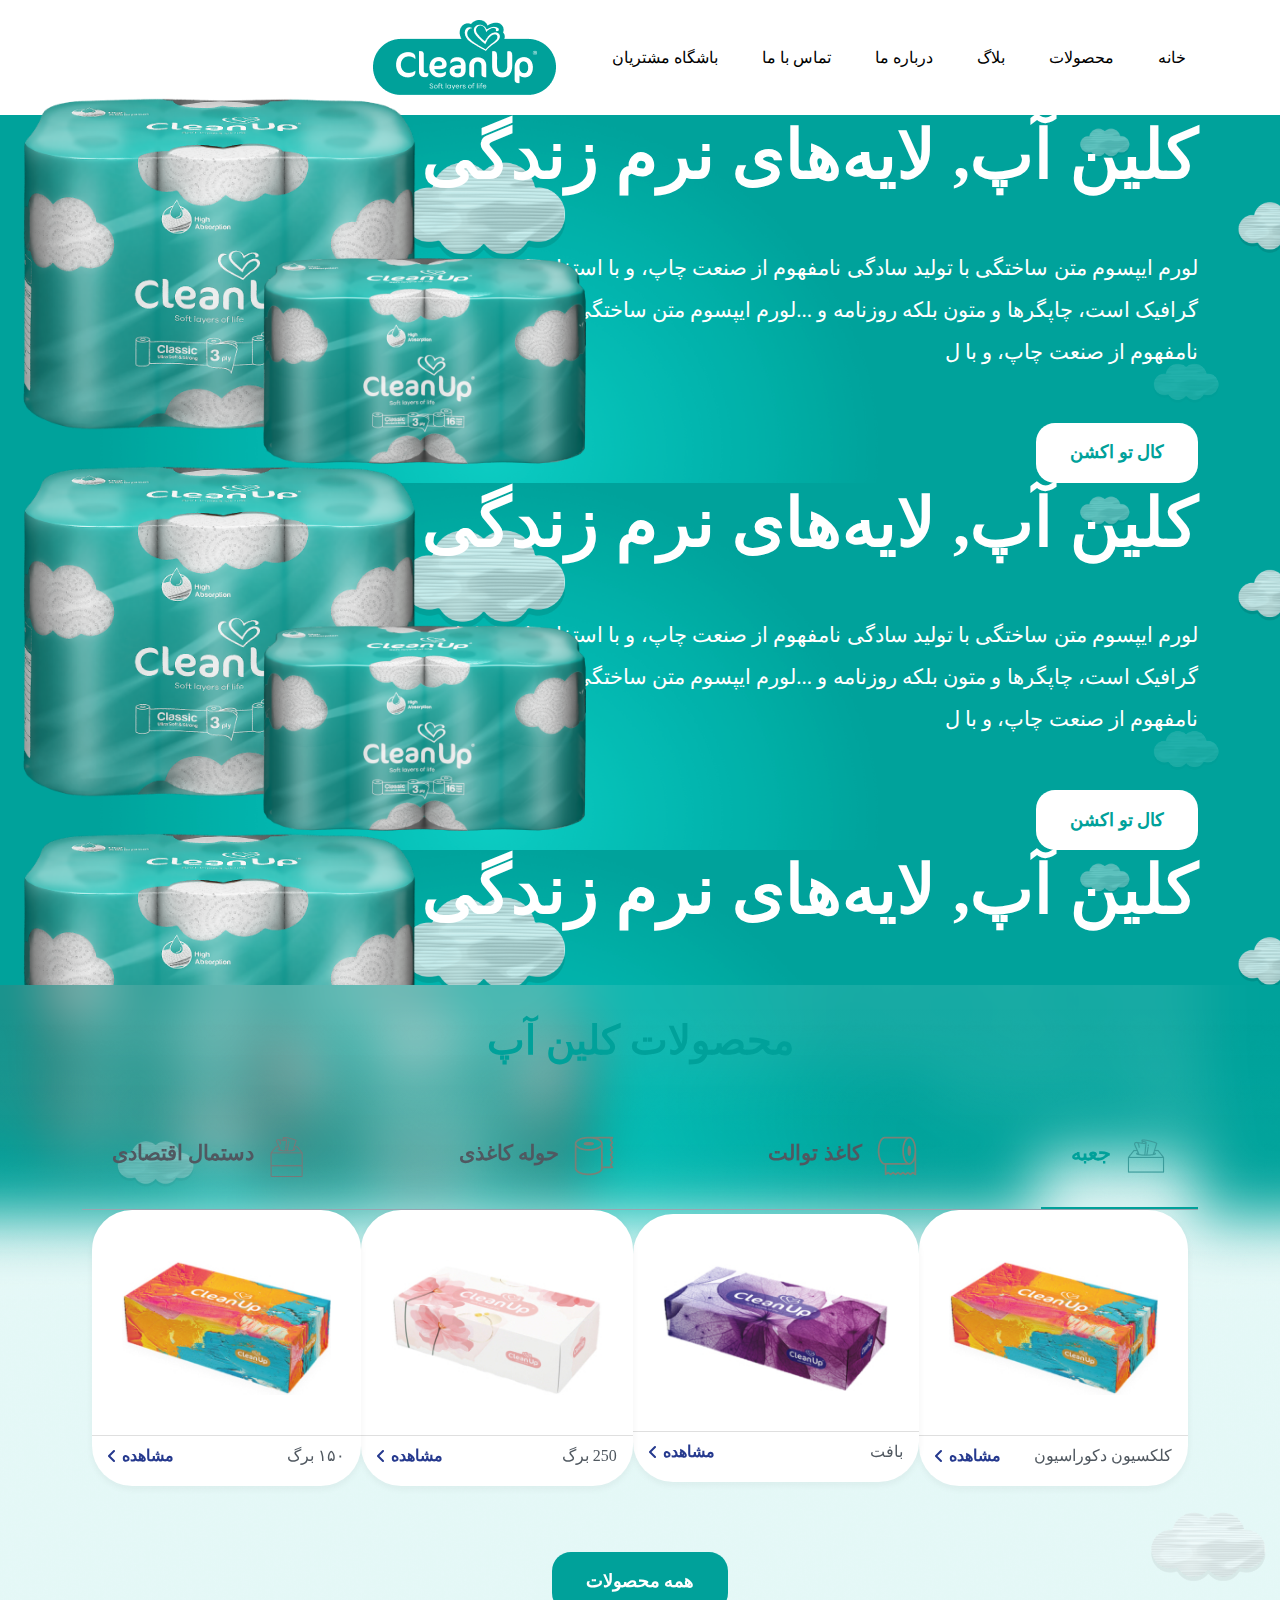
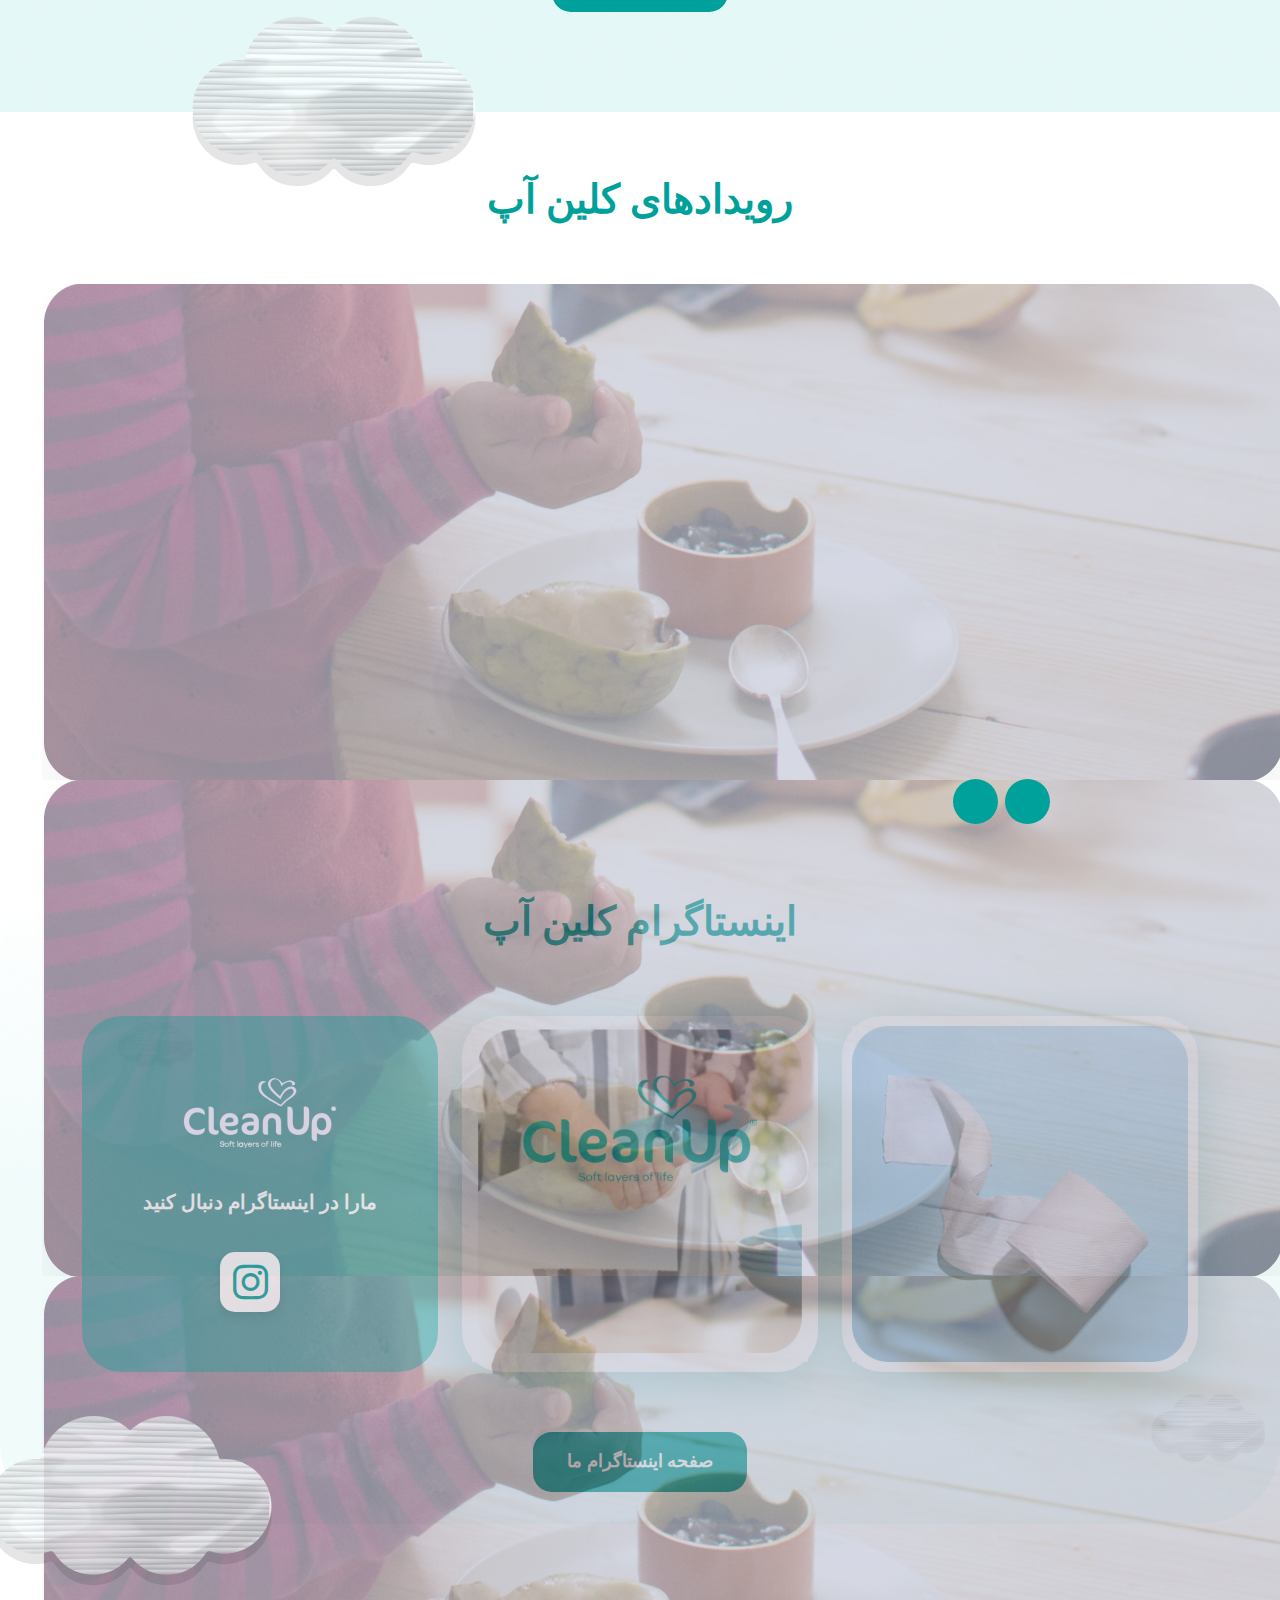
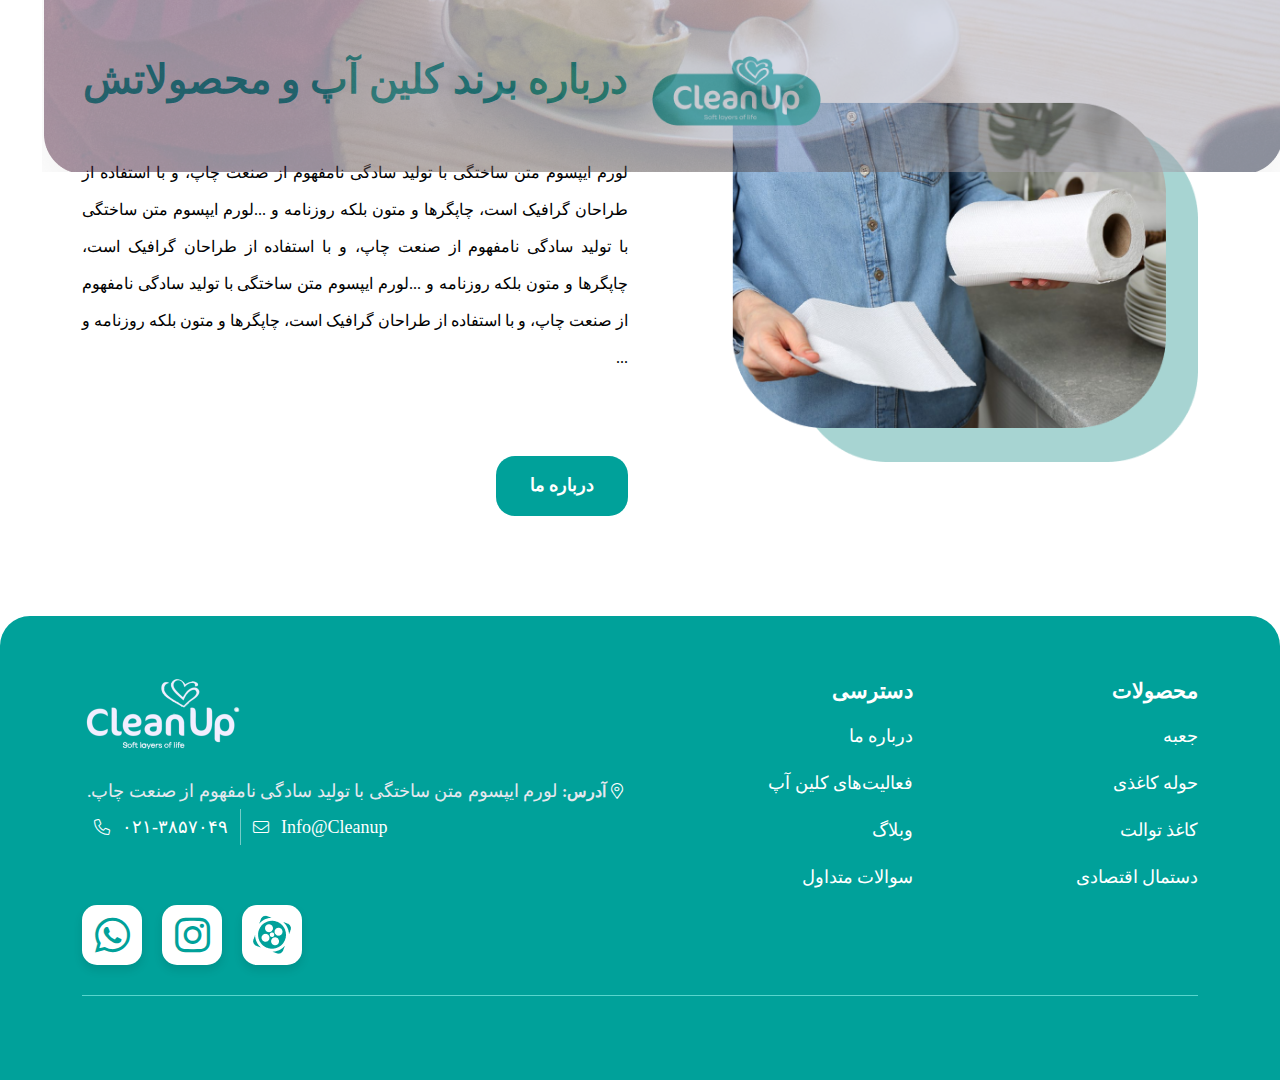
==== index.html @ 2909a8a0 "commit v2" ====
<html lang="fa">
  <head>
    <meta charset="UTF-8" />
    <meta http-equiv="X-UA-Compatible" content="IE=edge" />
    <meta name="viewport" content="width=device-width, initial-scale=1.0" />
    <title>cleanUp</title>
    <link rel="icon" type="icon" href="assets/images/favicon.png" />
    <link rel="stylesheet" href="assets/css/bootstrap.min.css" />
    <link rel="stylesheet" href="assets/css/swiper.min.css" />
    <link rel="stylesheet" href="assets/css/harmony.css" />
    <link rel="stylesheet" href="assets/css/main.css" />
    <!-- <link rel="stylesheet" href="assets/css/responsive.css" /> -->
    <link rel="stylesheet" href="assets/css/aos.css" />
  </head>
  <body>
    <!-- Design by Harmony Agency -->
    <div class="wrapper">
      <!-- slide -->
      <section id="slide">
        <!-- header sticky -->
        <header>
          <div class="container">
            <nav class="mobileNav mobile">
              <i class="fa-solid fa-bars"></i>
              <a class="navbar-brand" href="#">
                <img src="assets/images/logo.png" loading="lazy" />
              </a>
            </nav>
            <!-- navbar -->
            <nav class="navbar desktop">
              <div class="container">
                <div class="navItems">
                  <a href="#">خانه</a>
                  <a href="#">محصولات</a>
                  <a href="#">بلاگ</a>
                  <a href="#">درباره ما</a>
                  <a href="#">تماس با ما</a>
                  <a href="#">باشگاه مشتریان</a>
                </div>
                <a class="navbar-brand" href="#">
                  <img src="assets/images/logo.png" loading="lazy" />
                </a>
              </div>
            </nav>
          </div>
        </header>
        <div class="swiper slideSwiper">
          <div class="swiper-wrapper">
            <div
              class="swiper-slide"
              style="
                background-image: url(assets/images/slide.png);
                background-size: cover;
                background-repeat: no-repeat; ;
              "
            >
              <div class="container">
                <div class="content">
                  <h1>کلین آپ, لایه‌های نرم زندگی</h1>
                  <p>
                    لورم ایپسوم متن ساختگی با تولید سادگی نامفهوم از صنعت چاپ، و
                    با استفاده از طراحان گرافیک است، چاپگرها و متون بلکه روزنامه
                    و ...لورم ایپسوم متن ساختگی با تولید سادگی نامفهوم از صنعت
                    چاپ، و با ل
                  </p>
                  <a href="" class="btnCall">کال تو اکشن</a>
                </div>
                <div class="picture">
                  <img src="assets/images/img-slide1.png" alt="" />
                </div>
              </div>
            </div>
            <div
              class="swiper-slide"
              style="
                background-image: url(assets/images/slide.png);
                background-size: cover;
                background-repeat: no-repeat; ;
              "
            >
              <div class="container">
                <div class="content">
                  <h1>کلین آپ, لایه‌های نرم زندگی</h1>
                  <p>
                    لورم ایپسوم متن ساختگی با تولید سادگی نامفهوم از صنعت چاپ، و
                    با استفاده از طراحان گرافیک است، چاپگرها و متون بلکه روزنامه
                    و ...لورم ایپسوم متن ساختگی با تولید سادگی نامفهوم از صنعت
                    چاپ، و با ل
                  </p>
                  <a href="" class="btnCall">کال تو اکشن</a>
                </div>
                <div class="picture">
                  <img src="assets/images/img-slide1.png" alt="" />
                </div>
              </div>
            </div>
            <div
              class="swiper-slide"
              style="
                background-image: url(assets/images/slide.png);
                background-size: cover;
                background-repeat: no-repeat; ;
              "
            >
              <div class="container">
                <div class="content">
                  <h1>کلین آپ, لایه‌های نرم زندگی</h1>
                  <p>
                    لورم ایپسوم متن ساختگی با تولید سادگی نامفهوم از صنعت چاپ، و
                    با استفاده از طراحان گرافیک است، چاپگرها و متون بلکه روزنامه
                    و ...لورم ایپسوم متن ساختگی با تولید سادگی نامفهوم از صنعت
                    چاپ، و با ل
                  </p>
                  <a href="" class="btnCall">کال تو اکشن</a>
                </div>
                <div class="picture">
                  <img src="assets/images/img-slide1.png" alt="" />
                </div>
              </div>
            </div>
          </div>
          <div class="swiper-button-next"></div>
          <div class="swiper-button-prev"></div>
        </div>
      </section>

      <!-- product -->
      <section id="product">
        <div class="container">
          <h1 class="section-title">محصولات کلین آپ</h1>
          <ul class="nav nav-pills" id="pills-tab" role="tablist">
            <li class="nav-item" role="presentation">
              <button
                class="nav-link active"
                id="box-tab"
                data-bs-toggle="pill"
                data-bs-target="#box"
                type="button"
                role="tab"
                aria-controls="box"
                aria-selected="false"
              >
                <img src="./assets/images/boxImg.png" alt="" />

                <span class="box-cat">جعبه</span>
              </button>
            </li>
            <li class="nav-item" role="presentation">
              <button
                class="nav-link"
                id="toilet-paper-tab"
                data-bs-toggle="pill"
                data-bs-target="#toilet-paper"
                type="button"
                role="tab"
                aria-controls="toilet-paper-"
                aria-selected="true"
              >
                <img src="./assets/images/paperImg.png" alt="" />

                <span class="box-cat toilet-paper-">کاغذ توالت</span>
              </button>
            </li>
            <li class="nav-item" role="presentation">
              <button
                class="nav-link"
                id="paper-towel-tab"
                data-bs-toggle="pill"
                data-bs-target="#paper-towel"
                type="button"
                role="tab"
                aria-controls="paper-towel"
                aria-selected="true"
              >
                <img src="./assets/images/towel.png" alt="" />
                <span class="box-cat paper towel">حوله کاغذی</span>
              </button>
            </li>
            <li class="nav-item" role="presentation">
              <button
                class="nav-link"
                id="economical-tab"
                data-bs-toggle="pill"
                data-bs-target="#economical"
                type="button"
                role="tab"
                aria-controls="economical"
                aria-selected="true"
              >
                <img src="./assets/images/economicalImg.png" alt="" />
                <span class="box-cat economical">دستمال اقتصادی</span>
              </button>
            </li>
          </ul>
          <div class="tab-content" id="pills-tabContent">
            <div
              class="tab-pane fade active show"
              id="box"
              role="tabpanel"
              aria-labelledby="box-tab"
            >
              <div class="swiper boxSwiper">
                <div class="swiper-wrapper">
                  <div class="swiper-slide">
                    <div class="box">
                      <img src="assets/images/product1.jpg" alt="" />
                      <div class="card-footer">
                        <span class="category">کلکسیون دکوراسیون</span>
                        <a href="" class="seeAll"
                          >مشاهده <i class="fas fa-angle-left"></i
                        ></a>
                      </div>
                    </div>
                  </div>
                  <div class="swiper-slide">
                    <div class="box">
                      <img src="assets/images/product2.jpg" alt="" />
                      <div class="card-footer">
                        <span class="category">بافت</span>
                        <a href="" class="seeAll"
                          >مشاهده <i class="fas fa-angle-left"></i
                        ></a>
                      </div>
                    </div>
                  </div>
                  <div class="swiper-slide">
                    <div class="box">
                      <img src="assets/images/product3.jpg" alt="" />
                      <div class="card-footer">
                        <span class="category">250 برگ</span>
                        <a href="" class="seeAll"
                          >مشاهده <i class="fas fa-angle-left"></i
                        ></a>
                      </div>
                    </div>
                  </div>
                  <div class="swiper-slide">
                    <div class="box">
                      <img src="assets/images/product1.jpg" alt="" />
                      <div class="card-footer">
                        <span class="category">۱۵۰ برگ</span>
                        <a href="" class="seeAll"
                          >مشاهده <i class="fas fa-angle-left"></i
                        ></a>
                      </div>
                    </div>
                  </div>
                </div>
                <div class="swiper-button-next"></div>
                <div class="swiper-button-prev"></div>
                <div class="swiper-pagination"></div>
              </div>
              <a href="" class="btnCall">همه محصولات</a>
            </div>
            <div
              class="tab-pane fade"
              id="toilet-paper"
              role="tabpanel"
              aria-labelledby="toilet-paper-tab"
            ></div>
            <div
              class="tab-pane fade"
              id="paper-towel"
              role="tabpanel"
              aria-labelledby="paper-towel-tab"
            ></div>
            <div
              class="tab-pane fade"
              id="toilet-paper"
              role="tabpanel"
              aria-labelledby="toilet-paper-tab"
            ></div>
            <div
              class="tab-pane fade"
              id="economical"
              role="tabpanel"
              aria-labelledby="economical-tab"
            ></div>
          </div>
        </div>
      </section>

      <!-- Design by Harmony Agency -->

      <section id="sectionCombine">
        <img src="./assets/images/cloud.png" alt="" class="topCloud desktop" />

        <!-- banner -->
        <section id="banner">
          <h1 class="section-title">رویدادهای کلین آپ</h1>
          <div class="swiper bannerSwiper">
            <div class="swiper-wrapper">
              <div class="swiper-slide">
                <div
                  class="content"
                  data-bs-toggle="modal"
                  data-bs-target="#modal1"
                >
                  <img src="assets/images/banner.png" alt="" />
                </div>
              </div>
              <div class="swiper-slide">
                <div class="content">
                  <img src="assets/images/banner.png" alt="" />
                </div>
              </div>
              <div class="swiper-slide">
                <div class="content">
                  <img src="assets/images/banner.png" alt="" />
                </div>
              </div>
            </div>
            <div class="swiper-button-next"></div>
            <div class="swiper-button-prev"></div>
            <div class="swiper-pagination"></div>
          </div>
        </section>

        <!-- event -->
        <section id="event">
          <div class="container">
            <h1 class="section-title">اینستاگرام کلین آپ</h1>
            <div class="row">
              <div class="col-md-4">
                <div class="box">
                  <img src="assets/images/event1.jpg" alt="" />
                </div>
              </div>
              <div class="col-md-4">
                <div class="box">
                  <img src="assets/images/event2.jpg" alt="" />
                </div>
              </div>
              <div class="col-md-4">
                <div class="boxHover">
                  <img src="./assets/images/logo-footer.png" alt="" class="" />
                  <p>مارا در اینستاگرام دنبال کنید</p>
                  <div class="socialsBox">
                    <a href="#">
                      <i class="fa-brands fa-instagram"></i>
                    </a>
                  </div>
                </div>
              </div>
            </div>
            <a href="" class="btnCall">صفحه اینستاگرام ما</a>
          </div>
        </section>
        <img
          src="./assets/images/cloud.png"
          alt=""
          class="bottomCloud desktop"
        />
      </section>

      <!-- Design by Harmony Agency -->

      <!-- about -->
      <section id="about">
        <div class="container">
          <div class="row">
            <div class="col-md-6">
              <img src="assets/images/about.png" alt="" class="desktop" />
              <img src="assets/images/aboutMobile.png" alt="" class="mobile" />
            </div>
            <div class="col-md-6">
              <h1>درباره برند کلین آپ و محصولاتش</h1>
              <p>
                لورم ایپسوم متن ساختگی با تولید سادگی نامفهوم از صنعت چاپ، و با
                استفاده از طراحان گرافیک است، چاپگرها و متون بلکه روزنامه و
                ...لورم ایپسوم متن ساختگی با تولید سادگی نامفهوم از صنعت چاپ، و
                با استفاده از طراحان گرافیک است، چاپگرها و متون بلکه روزنامه و
                ...لورم ایپسوم متن ساختگی با تولید سادگی نامفهوم از صنعت چاپ، و
                با استفاده از طراحان گرافیک است، چاپگرها و متون بلکه روزنامه و
                ...
              </p>
              <a href="" class="btnCall">درباره ما</a>
            </div>
          </div>
        </div>
      </section>

      <!-- footer -->
      <footer>
        <div class="container">
          <div class="content">
            <div class="row">
              <div class="col-md-3 desktop">
                <div class="title">محصولات</div>
                <ul>
                  <li><a href="">جعبه</a></li>
                  <li><a href="">حوله کاغذی</a></li>
                  <li><a href="">کاغذ توالت</a></li>
                  <li><a href="">دستمال اقتصادی</a></li>
                </ul>
              </div>
              <div class="col-md-3 desktop">
                <div class="title">دسترسی</div>
                <ul>
                  <li><a href="">درباره ما</a></li>
                  <li><a href="">فعالیت‌های کلین آپ</a></li>
                  <li><a href="">وبلاگ</a></li>
                  <li><a href=""> سوالات متداول</a></li>
                </ul>
              </div>
              <div class="col-md-6">
                <img
                  src="assets/images/logo-footer.png"
                  alt=""
                  class="logo-footer"
                />
                <div class="address">
                  <i class="fa-light fa-location-dot"></i>
                  <p>
                    <strong>آدرس:</strong>
                    لورم ایپسوم متن ساختگی با تولید سادگی نامفهوم از صنعت چاپ.
                  </p>
                </div>
                <div class="connection">
                  <div class="box">
                    <p>Info@Cleanup</p>
                    <i class="fa-light fa-envelope"></i>
                  </div>
                  <div class="box">
                    <p>۰۲۱-۳۸۵۷۰۴۹</p>
                    <i class="fa-light fa-phone"></i>
                  </div>
                </div>
                <div class="socials">
                  <div class="socialsBox">
                    <a href="#">
                      <img src="./assets/images/aparat.png" alt="" />
                    </a>
                  </div>
                  <div class="socialsBox">
                    <a href="#">
                      <i class="fa-brands fa-instagram"></i>
                    </a>
                  </div>
                  <div class="socialsBox">
                    <a href="#">
                      <i class="fa-brands fa-whatsapp"></i>
                    </a>
                  </div>
                </div>
              </div>
            </div>
          </div>
          <div class="copyright">
            <a
              href="https://harmony.agency/?utm_source=designbyharmony&amp;utm_medium=badge&amp;utm_campaign=cleanUp-landing"
              target="_blank"
            >
              <span class="hover-company desktop">
                <img
                  src="assets/images/harmony-name.png"
                  loading="lazy"
                  alt=""
                />
              </span>
              <img
                class="harmonyLogo desktop"
                src="assets/images/harmony.png"
                loading="lazy"
                alt=""
              />
              <span class="hover-company desktop">Design by</span>
              <img
                src="assets/images/harmonyLogoMobile.png"
                alt=""
                class="mobile harmonyLogo"
              />
            </a>
          </div>
        </div>
      </footer>
    </div>

    <!-- Design by Harmony Agency -->

    <!-- modal1 -->
    <div
      class="modal fade"
      id="modal1"
      tabindex="-1"
      aria-labelledby="exampleModalLabel"
      aria-hidden="true"
    >
      <div class="modal-dialog">
        <div class="modal-content">
          <div class="modal-header">
            <button
              type="button"
              class="btn-close"
              data-bs-dismiss="modal"
              aria-label="Close"
            ></button>
          </div>
          <div class="modal-body">...</div>
        </div>
      </div>
    </div>

    <script src="assets/js/bootstrap.min.js"></script>
    <script src="assets/js/jquery.min.js"></script>
    <script src="assets/js/aos.js"></script>
    <script src="assets/js/swiper.min.js"></script>
    <script src="assets/js/harmony.js"></script>
  </body>
</html>
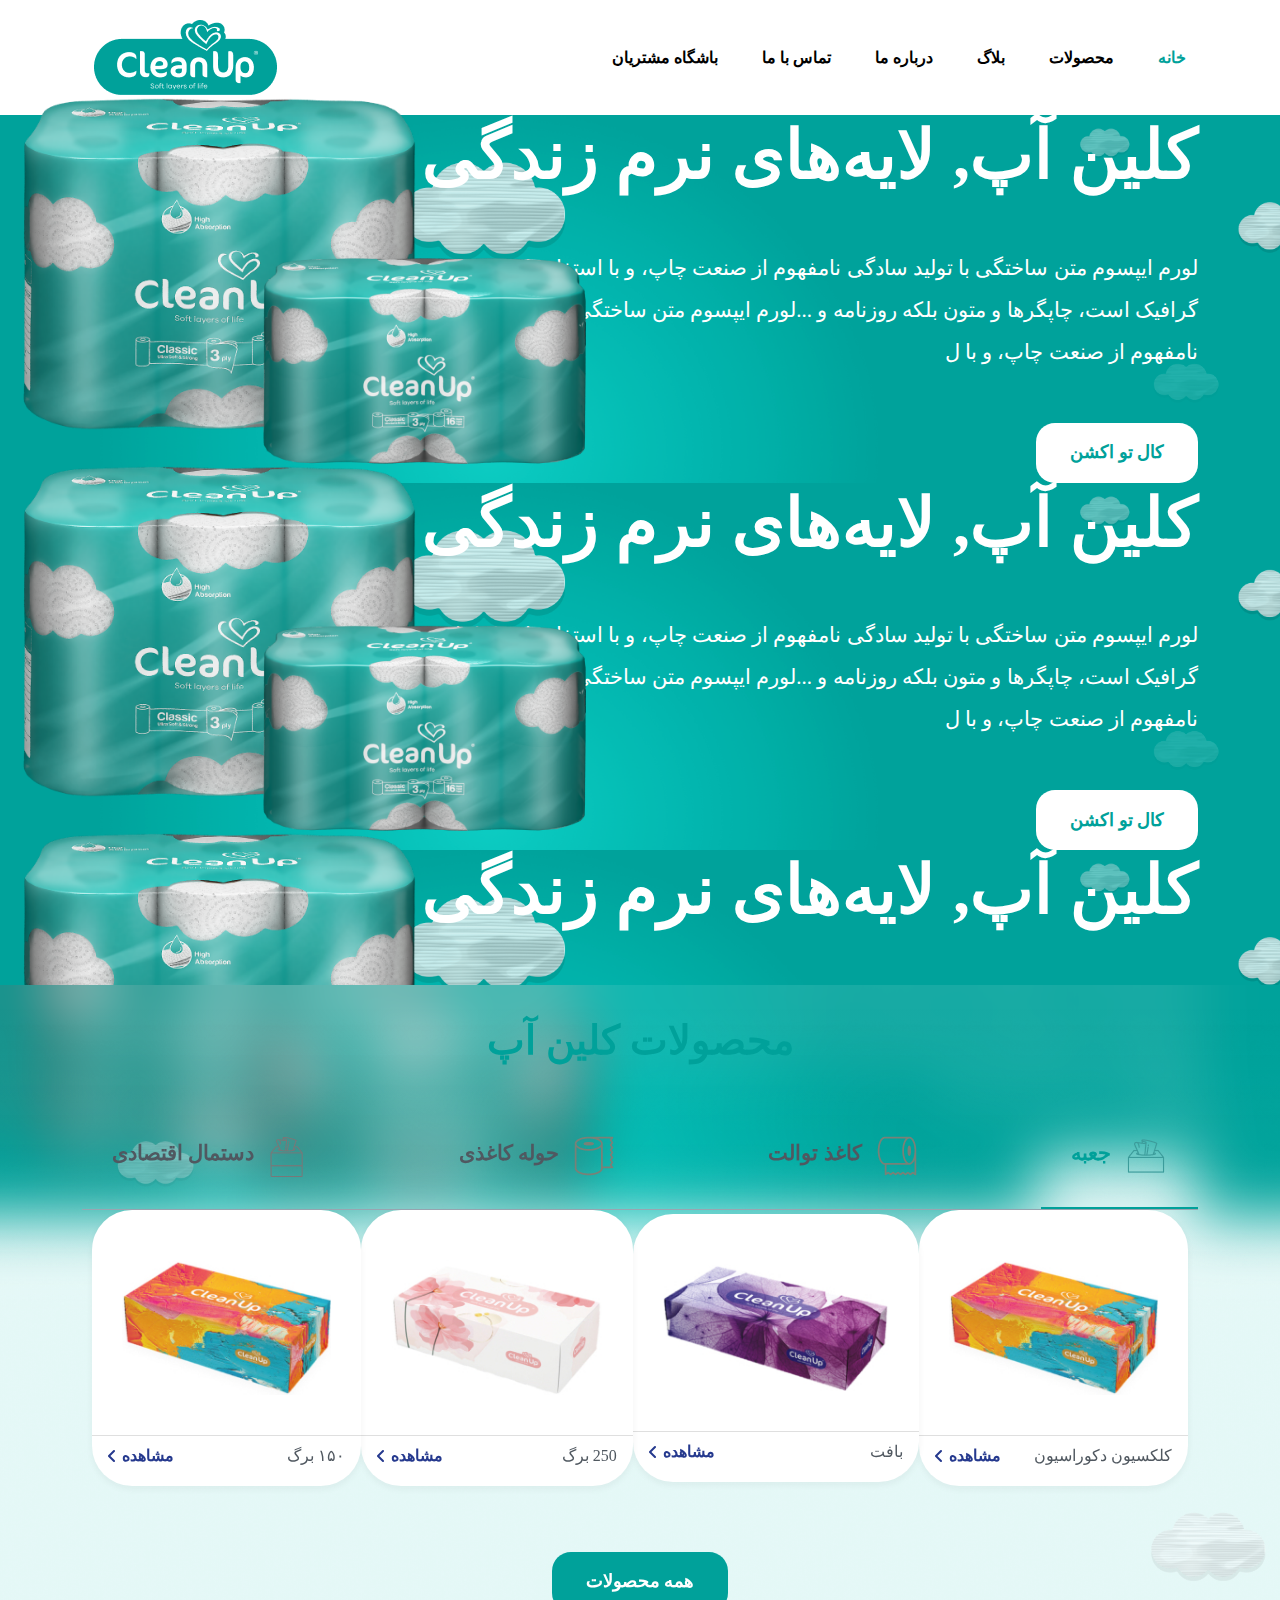
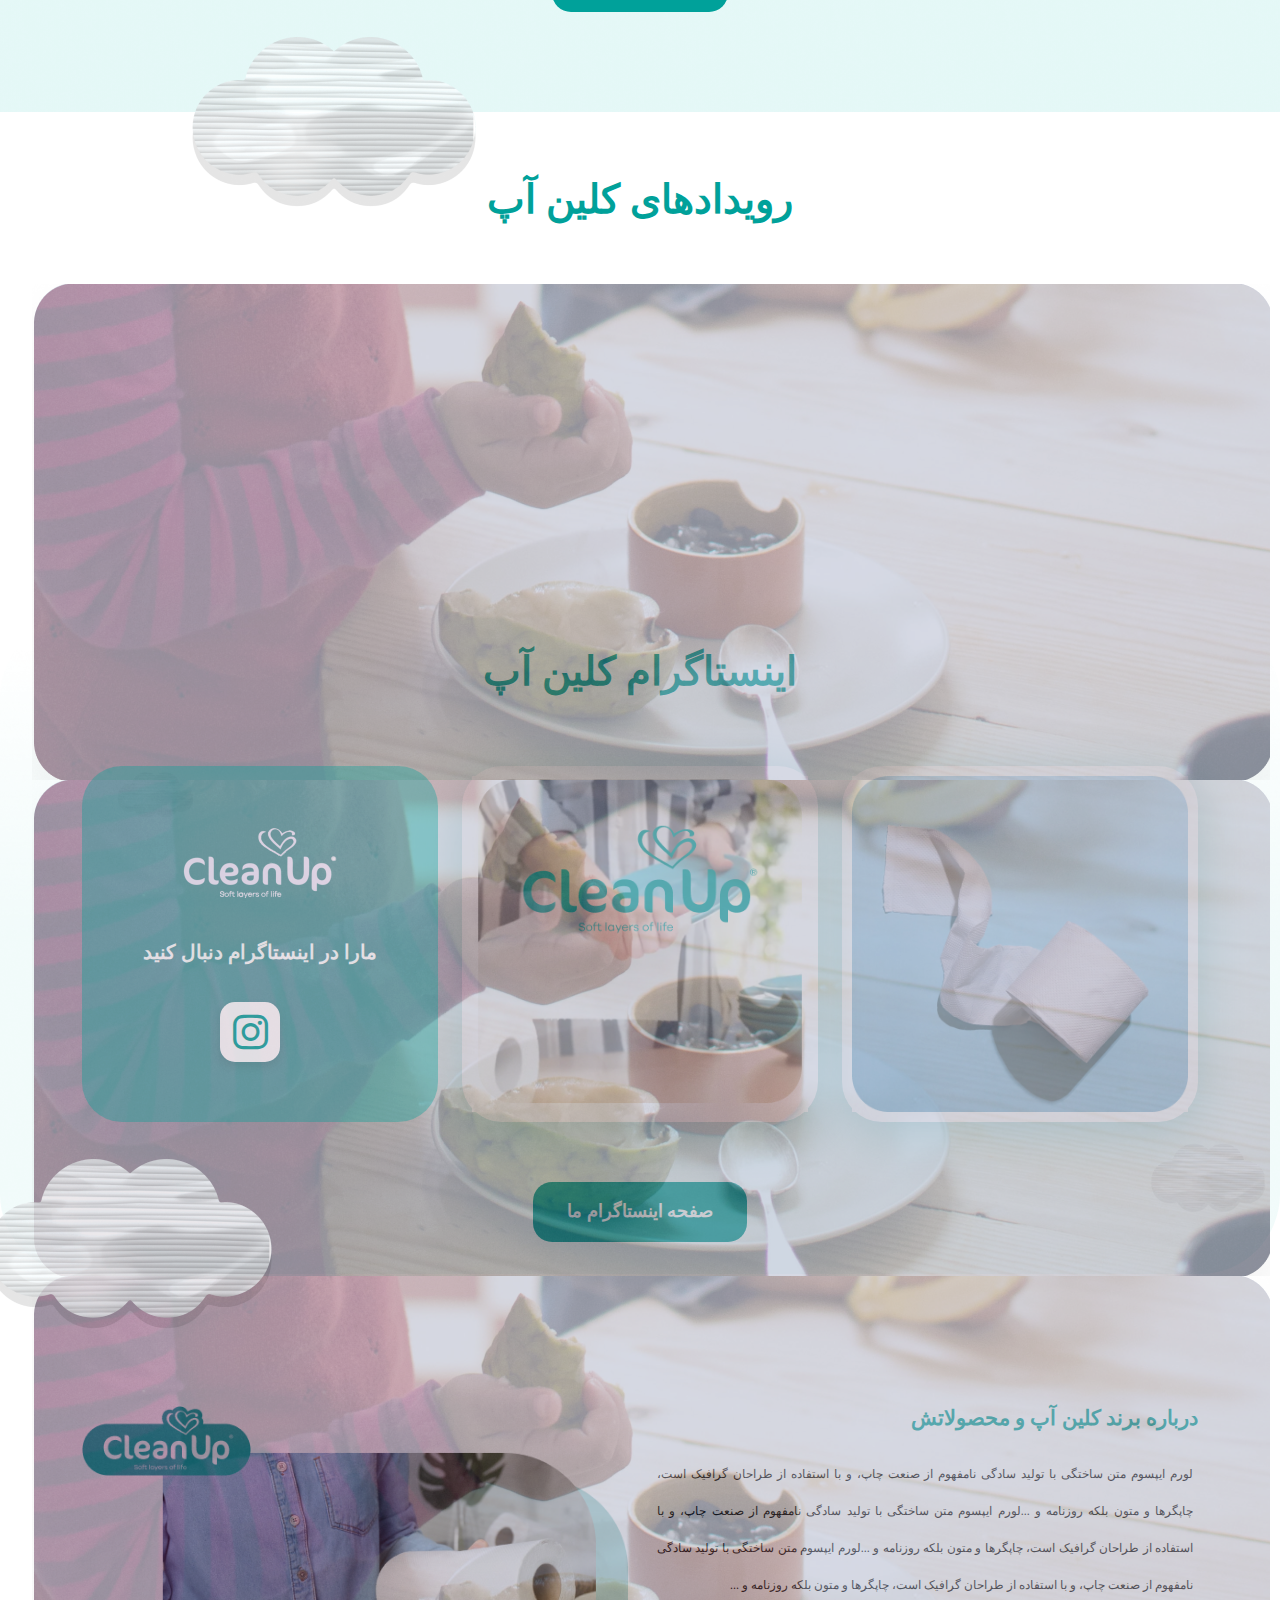
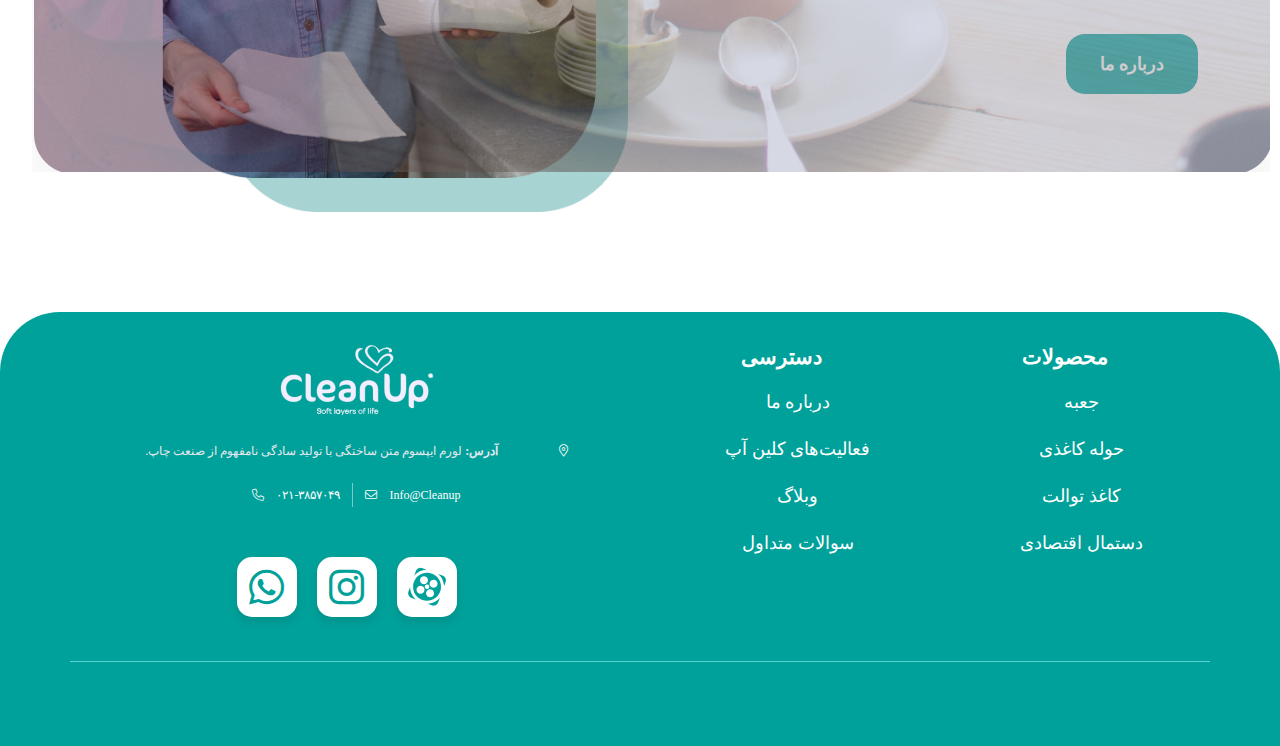
==== commit acefa02c: "commit v3" ====
--- a/index.html
+++ b/index.html
@@ -9,41 +9,42 @@
     <link rel="stylesheet" href="assets/css/swiper.min.css" />
     <link rel="stylesheet" href="assets/css/harmony.css" />
     <link rel="stylesheet" href="assets/css/main.css" />
-    <!-- <link rel="stylesheet" href="assets/css/responsive.css" /> -->
+    <link rel="stylesheet" href="assets/css/responsive.css" />
     <link rel="stylesheet" href="assets/css/aos.css" />
   </head>
   <body>
     <!-- Design by Harmony Agency -->
     <div class="wrapper">
-      <!-- slide -->
-      <section id="slide">
-        <!-- header sticky -->
-        <header>
-          <div class="container">
-            <nav class="mobileNav mobile">
-              <i class="fa-solid fa-bars"></i>
+      <!-- header sticky -->
+      <header>
+        <div class="container">
+          <nav class="mobileNav mobile">
+            <i class="fa-solid fa-bars"></i>
+            <a class="navbar-brand" href="#">
+              <img src="assets/images/logo.png" loading="lazy" />
+            </a>
+          </nav>
+          <!-- navbar -->
+          <nav class="navbar desktop">
+            <div class="container">
+              <div class="navItems">
+                <a href="#" class="active">خانه</a>
+                <a href="#">محصولات</a>
+                <a href="#">بلاگ</a>
+                <a href="#">درباره ما</a>
+                <a href="#">تماس با ما</a>
+                <a href="#">باشگاه مشتریان</a>
+              </div>
               <a class="navbar-brand" href="#">
                 <img src="assets/images/logo.png" loading="lazy" />
               </a>
-            </nav>
-            <!-- navbar -->
-            <nav class="navbar desktop">
-              <div class="container">
-                <div class="navItems">
-                  <a href="#">خانه</a>
-                  <a href="#">محصولات</a>
-                  <a href="#">بلاگ</a>
-                  <a href="#">درباره ما</a>
-                  <a href="#">تماس با ما</a>
-                  <a href="#">باشگاه مشتریان</a>
-                </div>
-                <a class="navbar-brand" href="#">
-                  <img src="assets/images/logo.png" loading="lazy" />
-                </a>
-              </div>
-            </nav>
-          </div>
-        </header>
+            </div>
+          </nav>
+        </div>
+      </header>
+
+      <!-- slide -->
+      <section id="slide">
         <div class="swiper slideSwiper">
           <div class="swiper-wrapper">
             <div
@@ -121,6 +122,7 @@
           </div>
           <div class="swiper-button-next"></div>
           <div class="swiper-button-prev"></div>
+          <div class="swiper-pagination"></div>
         </div>
       </section>
 
@@ -257,25 +259,178 @@
               id="toilet-paper"
               role="tabpanel"
               aria-labelledby="toilet-paper-tab"
-            ></div>
+            >
+              <div class="swiper toiletPaperSwiper">
+                <div class="swiper-wrapper">
+                  <div class="swiper-slide">
+                    <div class="box">
+                      <img src="assets/images/product1.jpg" alt="" />
+                      <div class="card-footer">
+                        <span class="category">کلکسیون دکوراسیون</span>
+                        <a href="" class="seeAll"
+                          >مشاهده <i class="fas fa-angle-left"></i
+                        ></a>
+                      </div>
+                    </div>
+                  </div>
+                  <div class="swiper-slide">
+                    <div class="box">
+                      <img src="assets/images/product2.jpg" alt="" />
+                      <div class="card-footer">
+                        <span class="category">بافت</span>
+                        <a href="" class="seeAll"
+                          >مشاهده <i class="fas fa-angle-left"></i
+                        ></a>
+                      </div>
+                    </div>
+                  </div>
+                  <div class="swiper-slide">
+                    <div class="box">
+                      <img src="assets/images/product3.jpg" alt="" />
+                      <div class="card-footer">
+                        <span class="category">250 برگ</span>
+                        <a href="" class="seeAll"
+                          >مشاهده <i class="fas fa-angle-left"></i
+                        ></a>
+                      </div>
+                    </div>
+                  </div>
+                  <div class="swiper-slide">
+                    <div class="box">
+                      <img src="assets/images/product1.jpg" alt="" />
+                      <div class="card-footer">
+                        <span class="category">۱۵۰ برگ</span>
+                        <a href="" class="seeAll"
+                          >مشاهده <i class="fas fa-angle-left"></i
+                        ></a>
+                      </div>
+                    </div>
+                  </div>
+                </div>
+                <div class="swiper-button-next"></div>
+                <div class="swiper-button-prev"></div>
+                <div class="swiper-pagination"></div>
+              </div>
+              <a href="" class="btnCall">همه محصولات</a>
+            </div>
             <div
               class="tab-pane fade"
               id="paper-towel"
               role="tabpanel"
               aria-labelledby="paper-towel-tab"
-            ></div>
-            <div
-              class="tab-pane fade"
-              id="toilet-paper"
-              role="tabpanel"
-              aria-labelledby="toilet-paper-tab"
-            ></div>
+            >
+              <div class="swiper paperTowelSwiper">
+                <div class="swiper-wrapper">
+                  <div class="swiper-slide">
+                    <div class="box">
+                      <img src="assets/images/product1.jpg" alt="" />
+                      <div class="card-footer">
+                        <span class="category">کلکسیون دکوراسیون</span>
+                        <a href="" class="seeAll"
+                          >مشاهده <i class="fas fa-angle-left"></i
+                        ></a>
+                      </div>
+                    </div>
+                  </div>
+                  <div class="swiper-slide">
+                    <div class="box">
+                      <img src="assets/images/product2.jpg" alt="" />
+                      <div class="card-footer">
+                        <span class="category">بافت</span>
+                        <a href="" class="seeAll"
+                          >مشاهده <i class="fas fa-angle-left"></i
+                        ></a>
+                      </div>
+                    </div>
+                  </div>
+                  <div class="swiper-slide">
+                    <div class="box">
+                      <img src="assets/images/product3.jpg" alt="" />
+                      <div class="card-footer">
+                        <span class="category">250 برگ</span>
+                        <a href="" class="seeAll"
+                          >مشاهده <i class="fas fa-angle-left"></i
+                        ></a>
+                      </div>
+                    </div>
+                  </div>
+                  <div class="swiper-slide">
+                    <div class="box">
+                      <img src="assets/images/product1.jpg" alt="" />
+                      <div class="card-footer">
+                        <span class="category">۱۵۰ برگ</span>
+                        <a href="" class="seeAll"
+                          >مشاهده <i class="fas fa-angle-left"></i
+                        ></a>
+                      </div>
+                    </div>
+                  </div>
+                </div>
+                <div class="swiper-button-next"></div>
+                <div class="swiper-button-prev"></div>
+                <div class="swiper-pagination"></div>
+              </div>
+              <a href="" class="btnCall">همه محصولات</a>
+            </div>
             <div
               class="tab-pane fade"
               id="economical"
               role="tabpanel"
               aria-labelledby="economical-tab"
-            ></div>
+            >
+              <div class="swiper economicalSwiper">
+                <div class="swiper-wrapper">
+                  <div class="swiper-slide">
+                    <div class="box">
+                      <img src="assets/images/product1.jpg" alt="" />
+                      <div class="card-footer">
+                        <span class="category">کلکسیون دکوراسیون</span>
+                        <a href="" class="seeAll"
+                          >مشاهده <i class="fas fa-angle-left"></i
+                        ></a>
+                      </div>
+                    </div>
+                  </div>
+                  <div class="swiper-slide">
+                    <div class="box">
+                      <img src="assets/images/product2.jpg" alt="" />
+                      <div class="card-footer">
+                        <span class="category">بافت</span>
+                        <a href="" class="seeAll"
+                          >مشاهده <i class="fas fa-angle-left"></i
+                        ></a>
+                      </div>
+                    </div>
+                  </div>
+                  <div class="swiper-slide">
+                    <div class="box">
+                      <img src="assets/images/product3.jpg" alt="" />
+                      <div class="card-footer">
+                        <span class="category">250 برگ</span>
+                        <a href="" class="seeAll"
+                          >مشاهده <i class="fas fa-angle-left"></i
+                        ></a>
+                      </div>
+                    </div>
+                  </div>
+                  <div class="swiper-slide">
+                    <div class="box">
+                      <img src="assets/images/product1.jpg" alt="" />
+                      <div class="card-footer">
+                        <span class="category">۱۵۰ برگ</span>
+                        <a href="" class="seeAll"
+                          >مشاهده <i class="fas fa-angle-left"></i
+                        ></a>
+                      </div>
+                    </div>
+                  </div>
+                </div>
+                <div class="swiper-button-next"></div>
+                <div class="swiper-button-prev"></div>
+                <div class="swiper-pagination"></div>
+              </div>
+              <a href="" class="btnCall">همه محصولات</a>
+            </div>
           </div>
         </div>
       </section>
--- a/assets/css/main.css
+++ b/assets/css/main.css
@@ -34,29 +34,33 @@
 header {
   padding: 20px 0;
 }
+
 header .navbar {
   padding: 0;
 }
 header .navbar .navItems a {
+  font-weight: 700;
+  font-size: 16px;
   margin-left: 40px;
 }
 header .navbar .navItems a:hover {
   color: #00a19a;
-  font-weight: 700;
-  font-size: 16px;
+}
+.active {
+  color: #00a19a;
 }
 
 header .navbar-brand {
   padding: 0;
 }
-/* .stickyHeader {
+.stickyHeader {
   width: 100%;
   position: fixed;
   top: 0;
   z-index: 999;
   background: #ffffff;
   box-shadow: 0px 10px 55px rgba(0, 0, 0, 0.1);
-} */
+}
 
 /*============== Slider ==================*/
 #slide {
@@ -195,11 +199,11 @@
 #product .box .card-footer .seeAll i {
   margin-right: 6px;
 }
-.boxSwiper {
+#product .boxSwiper {
   margin-bottom: 50px;
   padding: 0 10px;
 }
-.boxSwiper .swiper-wrapper {
+#product .swiper-wrapper {
   max-height: 400px;
   display: flex;
   flex-direction: row;
@@ -209,7 +213,7 @@
 #product .swiper-slide-active .box {
   box-shadow: 0px 3px 20px rgb(23 143 136 / 30%);
 }
-.boxSwiper .swiper-slide {
+#product .swiper-slide {
   height: fit-content;
   display: flex;
   align-items: center;
@@ -219,9 +223,9 @@
   background-repeat: no-repeat;
 }
 
-.boxSwiper .swiper-button-next,
-.boxSwiper .swiper-button-prev,
-.boxSwiper .swiper-pagination {
+#product .swiper-button-next,
+#product .swiper-button-prev,
+#product .swiper-pagination {
   display: none;
 }
 
@@ -280,7 +284,7 @@
 }
 
 #banner .bannerSwiper {
-  max-height: 550px !important;
+  max-height: 550px;
   position: relative;
 }
 #banner .swiper-horizontal > .swiper-pagination-bullets,
@@ -316,11 +320,11 @@
 #banner .swiper-pagination {
   left: 18%;
 }
-#banner .swiper-pagination .swiper-pagination-bullet {
-  border: 1px solid #3e45a2;
+.swiper-pagination .swiper-pagination-bullet {
+  border: 1px solid #505860;
   background: #fff;
 }
-#banner .swiper-pagination-bullet.swiper-pagination-bullet-active {
+.swiper-pagination-bullet.swiper-pagination-bullet-active {
   border: none;
   background: #00a19a;
 }
--- a/assets/css/responsive.css
+++ b/assets/css/responsive.css
@@ -14,7 +14,9 @@
     margin-bottom: 30px;
   }
   /*================================ stickyHeader ================================*/
-
+  header {
+    padding: 0;
+  }
   .stickyHeader {
     width: 100%;
     position: fixed;
@@ -98,6 +100,24 @@
   #product .nav-pills {
     flex-wrap: nowrap;
   }
+  #product .nav-pills .nav-item {
+    margin-left: 10px;
+  }
+  #product .nav-pills .nav-link {
+    padding: 0;
+    height: 100%;
+    display: flex;
+    flex-direction: row;
+    align-items: center;
+    flex-wrap: nowrap;
+  }
+  #product .nav-pills .nav-link img {
+    max-width: 25px;
+  }
+  #product .nav-pills .nav-link .box-cat {
+    font-weight: 700;
+    font-size: 14px;
+  }
   #product h1 {
     font-weight: 700;
     font-size: 21px;
@@ -109,6 +129,23 @@
 #banner .swiper-button-prev {
   display: none;
 } */
+#banner .bannerSwiper {
+  max-height: 300px;
+  position: relative;
+}
+#banner .swiper-button-next,
+#banner .swiper-button-prev {
+  display: none;
+}
+#banner .swiper-horizontal > .swiper-pagination-bullets,
+#banner .swiper-pagination-bullets.swiper-pagination-horizontal,
+#banner .swiper-pagination-custom,
+#banner .swiper-pagination-fraction {
+  left: 0;
+}
+#banner .swiper-slide .content {
+  padding: 0 10px;
+}
 #banner .swiper-pagination-bullet {
   background: #fff;
   border: 1px solid #505860;
@@ -132,6 +169,12 @@
   font-weight: 700;
   font-size: 21px;
   margin-bottom: 25px;
+}
+#about p {
+  font-weight: 400;
+  font-size: 12px;
+  padding: 0 5px;
+  margin-bottom: 30px;
 }
 #about .row .col-md-6:first-child {
   order: 1;
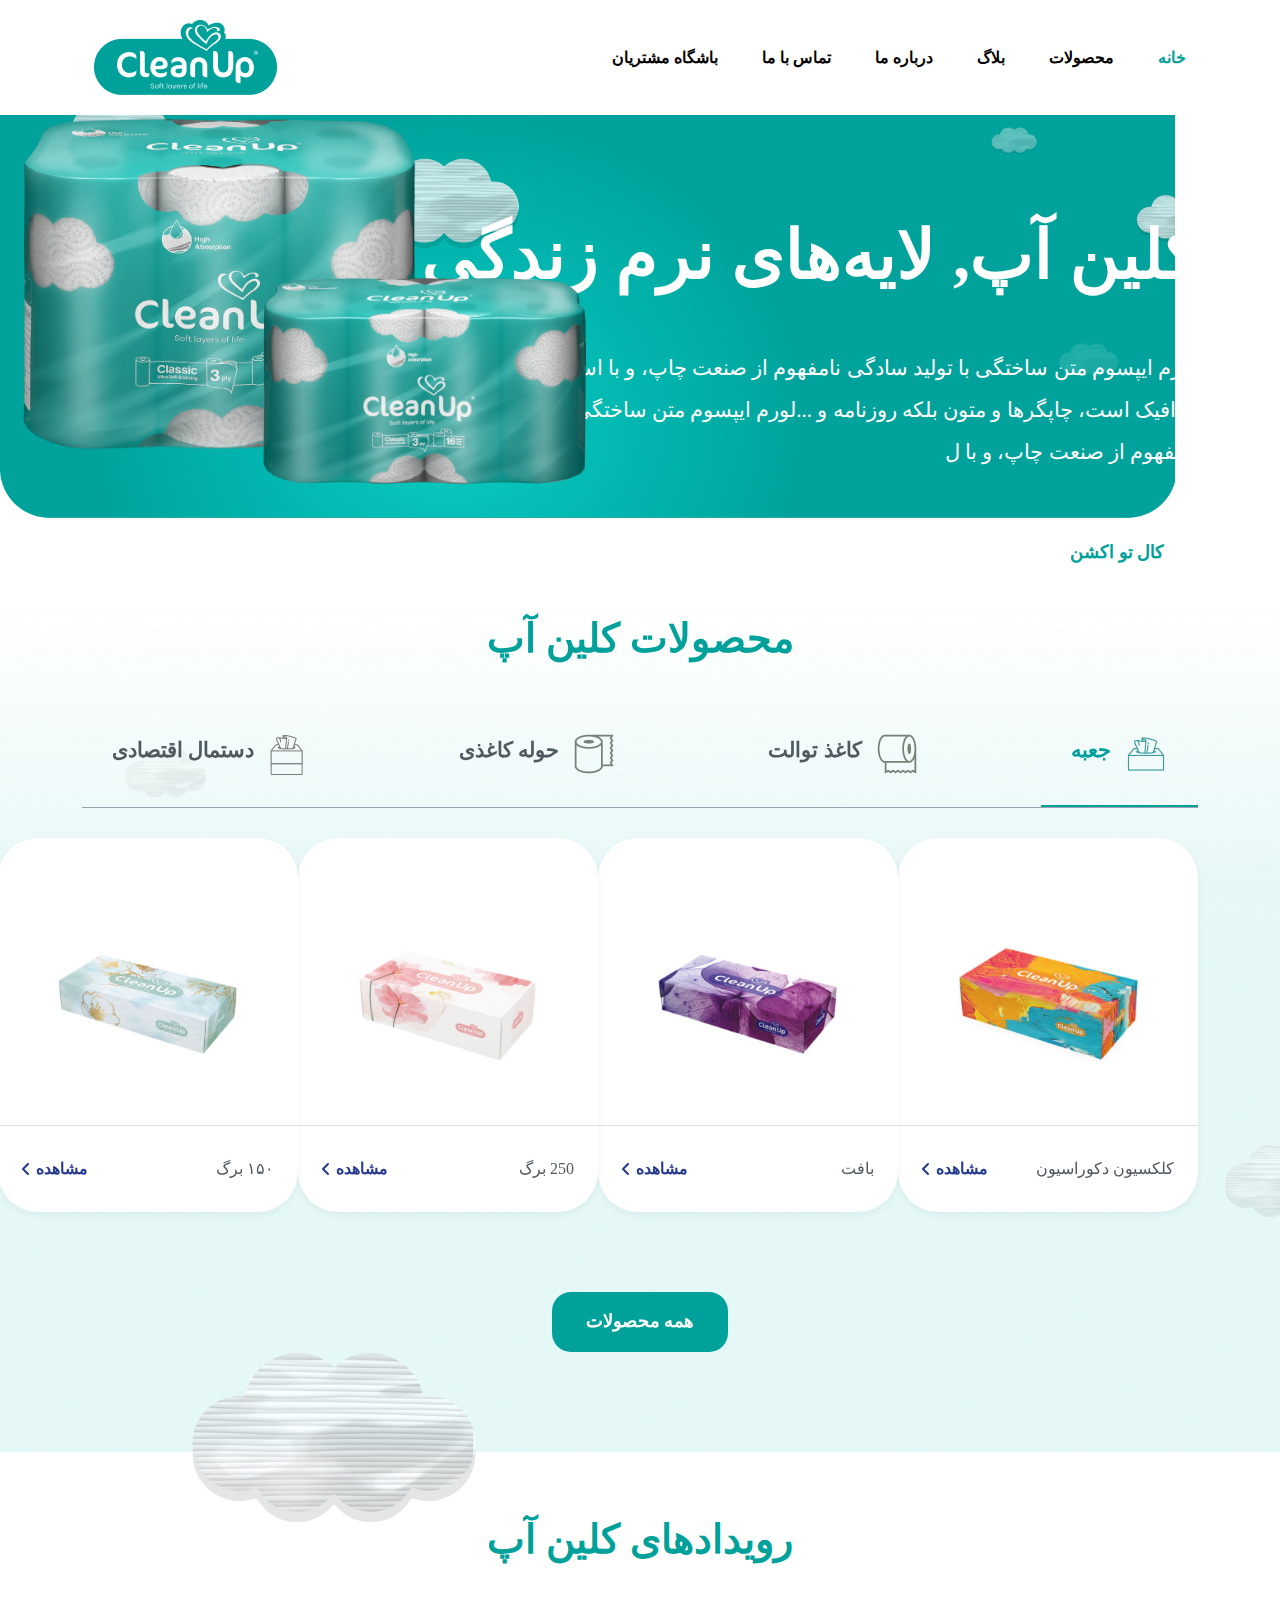
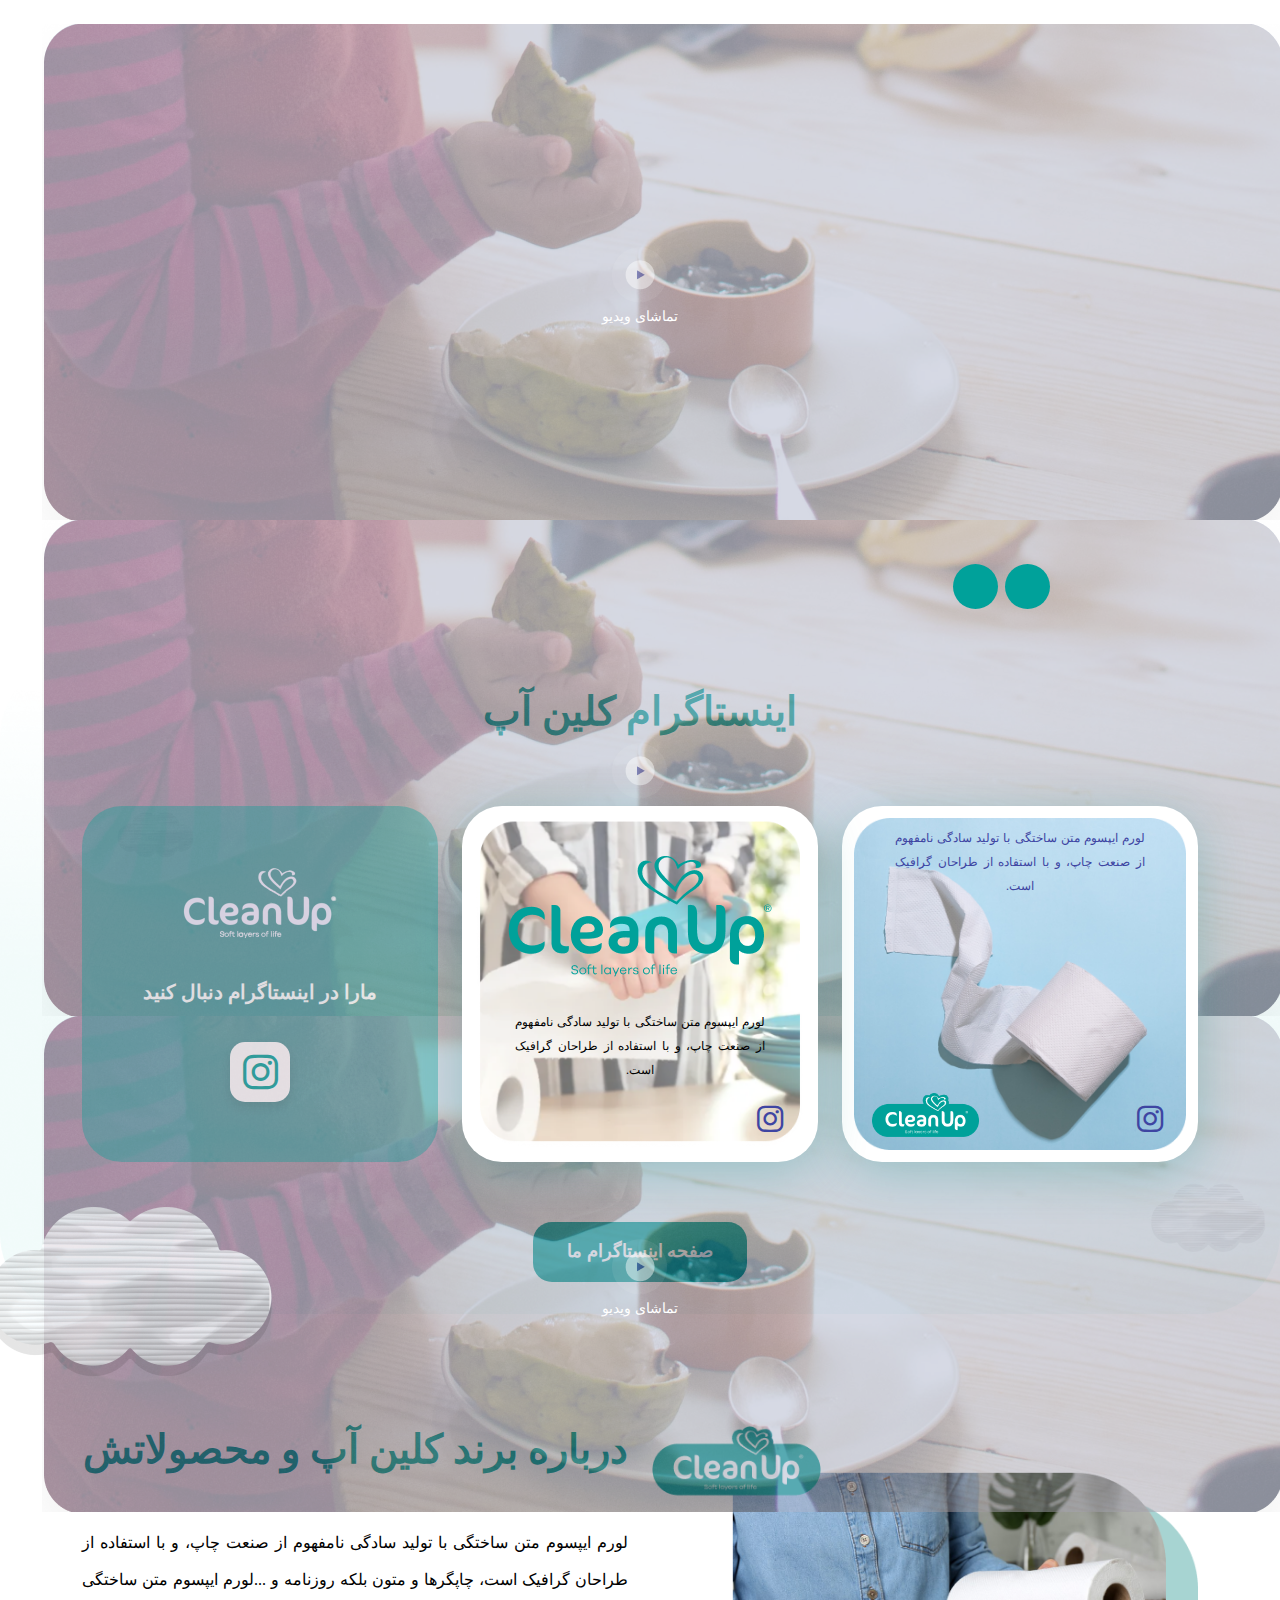
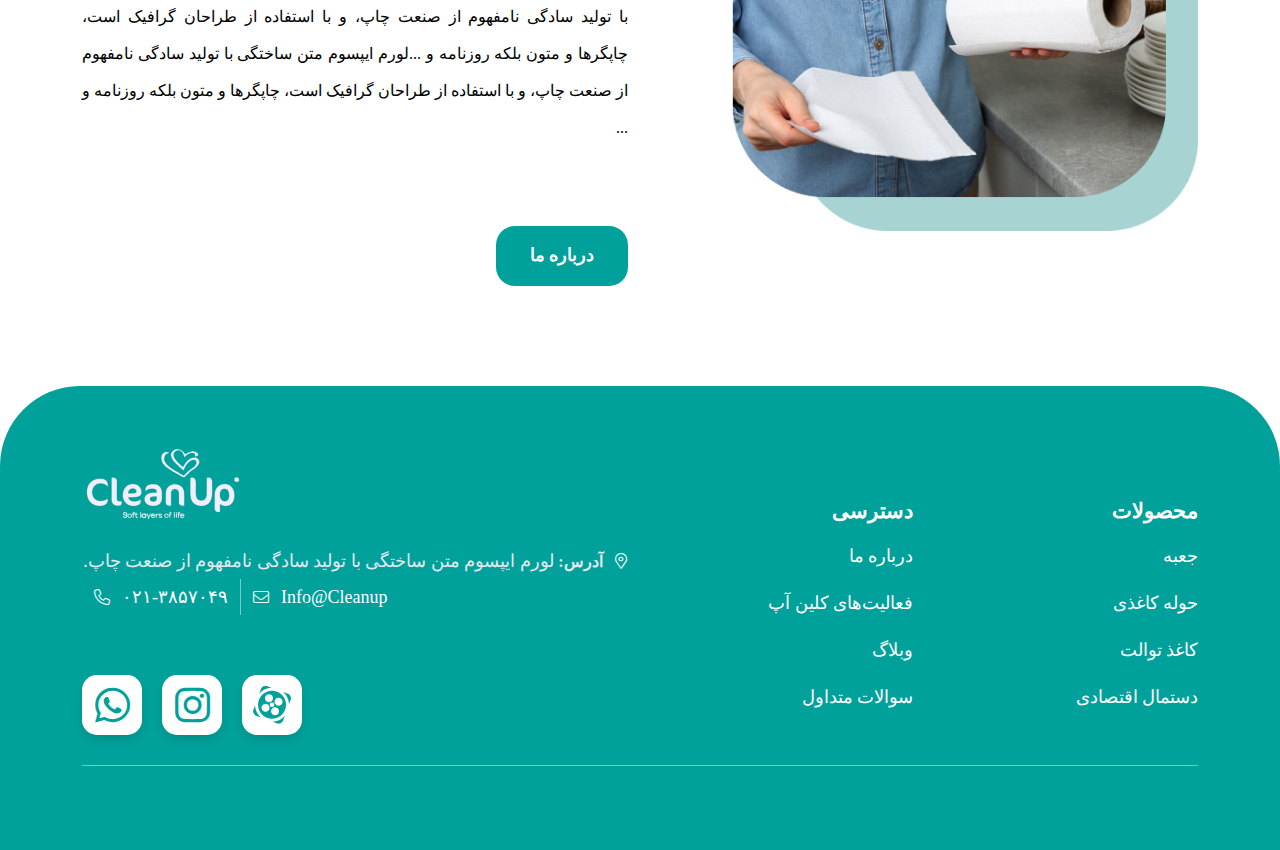
==== commit ec2d27d4: "commit v3" ====
--- a/index.html
+++ b/index.html
@@ -29,7 +29,9 @@
             <div class="container">
               <div class="navItems">
                 <a href="#" class="active">خانه</a>
-                <a href="#">محصولات</a>
+                <a href="#" data-toggle="collapse" data-target="#products"
+                  >محصولات</a
+                >
                 <a href="#">بلاگ</a>
                 <a href="#">درباره ما</a>
                 <a href="#">تماس با ما</a>
@@ -47,62 +49,7 @@
       <section id="slide">
         <div class="swiper slideSwiper">
           <div class="swiper-wrapper">
-            <div
-              class="swiper-slide"
-              style="
-                background-image: url(assets/images/slide.png);
-                background-size: cover;
-                background-repeat: no-repeat; ;
-              "
-            >
-              <div class="container">
-                <div class="content">
-                  <h1>کلین آپ, لایه‌های نرم زندگی</h1>
-                  <p>
-                    لورم ایپسوم متن ساختگی با تولید سادگی نامفهوم از صنعت چاپ، و
-                    با استفاده از طراحان گرافیک است، چاپگرها و متون بلکه روزنامه
-                    و ...لورم ایپسوم متن ساختگی با تولید سادگی نامفهوم از صنعت
-                    چاپ، و با ل
-                  </p>
-                  <a href="" class="btnCall">کال تو اکشن</a>
-                </div>
-                <div class="picture">
-                  <img src="assets/images/img-slide1.png" alt="" />
-                </div>
-              </div>
-            </div>
-            <div
-              class="swiper-slide"
-              style="
-                background-image: url(assets/images/slide.png);
-                background-size: cover;
-                background-repeat: no-repeat; ;
-              "
-            >
-              <div class="container">
-                <div class="content">
-                  <h1>کلین آپ, لایه‌های نرم زندگی</h1>
-                  <p>
-                    لورم ایپسوم متن ساختگی با تولید سادگی نامفهوم از صنعت چاپ، و
-                    با استفاده از طراحان گرافیک است، چاپگرها و متون بلکه روزنامه
-                    و ...لورم ایپسوم متن ساختگی با تولید سادگی نامفهوم از صنعت
-                    چاپ، و با ل
-                  </p>
-                  <a href="" class="btnCall">کال تو اکشن</a>
-                </div>
-                <div class="picture">
-                  <img src="assets/images/img-slide1.png" alt="" />
-                </div>
-              </div>
-            </div>
-            <div
-              class="swiper-slide"
-              style="
-                background-image: url(assets/images/slide.png);
-                background-size: cover;
-                background-repeat: no-repeat; ;
-              "
-            >
+            <div class="swiper-slide slider1">
               <div class="container">
                 <div class="content">
                   <h1>کلین آپ, لایه‌های نرم زندگی</h1>
@@ -205,7 +152,9 @@
                 <div class="swiper-wrapper">
                   <div class="swiper-slide">
                     <div class="box">
-                      <img src="assets/images/product1.jpg" alt="" />
+                      <div class="imgBox">
+                        <img src="assets/images/product1.jpg" alt="" />
+                      </div>
                       <div class="card-footer">
                         <span class="category">کلکسیون دکوراسیون</span>
                         <a href="" class="seeAll"
@@ -216,7 +165,9 @@
                   </div>
                   <div class="swiper-slide">
                     <div class="box">
-                      <img src="assets/images/product2.jpg" alt="" />
+                      <div class="imgBox">
+                        <img src="assets/images/product2.jpg" alt="" />
+                      </div>
                       <div class="card-footer">
                         <span class="category">بافت</span>
                         <a href="" class="seeAll"
@@ -227,7 +178,9 @@
                   </div>
                   <div class="swiper-slide">
                     <div class="box">
-                      <img src="assets/images/product3.jpg" alt="" />
+                      <div class="imgBox">
+                        <img src="assets/images/product3.jpg" alt="" />
+                      </div>
                       <div class="card-footer">
                         <span class="category">250 برگ</span>
                         <a href="" class="seeAll"
@@ -238,7 +191,9 @@
                   </div>
                   <div class="swiper-slide">
                     <div class="box">
-                      <img src="assets/images/product1.jpg" alt="" />
+                      <div class="imgBox">
+                        <img src="assets/images/product4.jpg" alt="" />
+                      </div>
                       <div class="card-footer">
                         <span class="category">۱۵۰ برگ</span>
                         <a href="" class="seeAll"
@@ -264,7 +219,9 @@
                 <div class="swiper-wrapper">
                   <div class="swiper-slide">
                     <div class="box">
-                      <img src="assets/images/product1.jpg" alt="" />
+                      <div class="imgBox">
+                        <img src="assets/images/product1.jpg" alt="" />
+                      </div>
                       <div class="card-footer">
                         <span class="category">کلکسیون دکوراسیون</span>
                         <a href="" class="seeAll"
@@ -275,7 +232,9 @@
                   </div>
                   <div class="swiper-slide">
                     <div class="box">
-                      <img src="assets/images/product2.jpg" alt="" />
+                      <div class="imgBox">
+                        <img src="assets/images/product2.jpg" alt="" />
+                      </div>
                       <div class="card-footer">
                         <span class="category">بافت</span>
                         <a href="" class="seeAll"
@@ -286,7 +245,9 @@
                   </div>
                   <div class="swiper-slide">
                     <div class="box">
-                      <img src="assets/images/product3.jpg" alt="" />
+                      <div class="imgBox">
+                        <img src="assets/images/product3.jpg" alt="" />
+                      </div>
                       <div class="card-footer">
                         <span class="category">250 برگ</span>
                         <a href="" class="seeAll"
@@ -297,7 +258,9 @@
                   </div>
                   <div class="swiper-slide">
                     <div class="box">
-                      <img src="assets/images/product1.jpg" alt="" />
+                      <div class="imgBox">
+                        <img src="assets/images/product4.jpg" alt="" />
+                      </div>
                       <div class="card-footer">
                         <span class="category">۱۵۰ برگ</span>
                         <a href="" class="seeAll"
@@ -323,7 +286,9 @@
                 <div class="swiper-wrapper">
                   <div class="swiper-slide">
                     <div class="box">
-                      <img src="assets/images/product1.jpg" alt="" />
+                      <div class="imgBox">
+                        <img src="assets/images/product1.jpg" alt="" />
+                      </div>
                       <div class="card-footer">
                         <span class="category">کلکسیون دکوراسیون</span>
                         <a href="" class="seeAll"
@@ -334,7 +299,9 @@
                   </div>
                   <div class="swiper-slide">
                     <div class="box">
-                      <img src="assets/images/product2.jpg" alt="" />
+                      <div class="imgBox">
+                        <img src="assets/images/product2.jpg" alt="" />
+                      </div>
                       <div class="card-footer">
                         <span class="category">بافت</span>
                         <a href="" class="seeAll"
@@ -345,7 +312,9 @@
                   </div>
                   <div class="swiper-slide">
                     <div class="box">
-                      <img src="assets/images/product3.jpg" alt="" />
+                      <div class="imgBox">
+                        <img src="assets/images/product3.jpg" alt="" />
+                      </div>
                       <div class="card-footer">
                         <span class="category">250 برگ</span>
                         <a href="" class="seeAll"
@@ -356,7 +325,9 @@
                   </div>
                   <div class="swiper-slide">
                     <div class="box">
-                      <img src="assets/images/product1.jpg" alt="" />
+                      <div class="imgBox">
+                        <img src="assets/images/product4.jpg" alt="" />
+                      </div>
                       <div class="card-footer">
                         <span class="category">۱۵۰ برگ</span>
                         <a href="" class="seeAll"
@@ -382,7 +353,9 @@
                 <div class="swiper-wrapper">
                   <div class="swiper-slide">
                     <div class="box">
-                      <img src="assets/images/product1.jpg" alt="" />
+                      <div class="imgBox">
+                        <img src="assets/images/product1.jpg" alt="" />
+                      </div>
                       <div class="card-footer">
                         <span class="category">کلکسیون دکوراسیون</span>
                         <a href="" class="seeAll"
@@ -393,7 +366,9 @@
                   </div>
                   <div class="swiper-slide">
                     <div class="box">
-                      <img src="assets/images/product2.jpg" alt="" />
+                      <div class="imgBox">
+                        <img src="assets/images/product2.jpg" alt="" />
+                      </div>
                       <div class="card-footer">
                         <span class="category">بافت</span>
                         <a href="" class="seeAll"
@@ -404,7 +379,9 @@
                   </div>
                   <div class="swiper-slide">
                     <div class="box">
-                      <img src="assets/images/product3.jpg" alt="" />
+                      <div class="imgBox">
+                        <img src="assets/images/product3.jpg" alt="" />
+                      </div>
                       <div class="card-footer">
                         <span class="category">250 برگ</span>
                         <a href="" class="seeAll"
@@ -415,7 +392,9 @@
                   </div>
                   <div class="swiper-slide">
                     <div class="box">
-                      <img src="assets/images/product1.jpg" alt="" />
+                      <div class="imgBox">
+                        <img src="assets/images/product4.jpg" alt="" />
+                      </div>
                       <div class="card-footer">
                         <span class="category">۱۵۰ برگ</span>
                         <a href="" class="seeAll"
@@ -452,16 +431,28 @@
                   data-bs-target="#modal1"
                 >
                   <img src="assets/images/banner.png" alt="" />
+                  <div class="seeVideo">
+                    <img src="./assets/images/seeVideo.png" alt="" />
+                    <p>تماشای ویدیو</p>
+                  </div>
                 </div>
               </div>
               <div class="swiper-slide">
                 <div class="content">
                   <img src="assets/images/banner.png" alt="" />
+                  <div class="seeVideo">
+                    <img src="./assets/images/seeVideo.png" alt="" />
+                    <p>تماشای ویدیو</p>
+                  </div>
                 </div>
               </div>
               <div class="swiper-slide">
                 <div class="content">
                   <img src="assets/images/banner.png" alt="" />
+                  <div class="seeVideo">
+                    <img src="./assets/images/seeVideo.png" alt="" />
+                    <p>تماشای ویدیو</p>
+                  </div>
                 </div>
               </div>
             </div>
@@ -477,18 +468,47 @@
             <h1 class="section-title">اینستاگرام کلین آپ</h1>
             <div class="row">
               <div class="col-md-4">
-                <div class="box">
-                  <img src="assets/images/event1.jpg" alt="" />
+                <div class="content">
+                  <div class="eventBox eventBox1">
+                    <img src="assets/images/event1.jpg" alt="" />
+                    <p>
+                      لورم ایپسوم متن ساختگی با تولید سادگی نامفهوم از صنعت چاپ،
+                      و با استفاده از طراحان گرافیک است.
+                    </p>
+                    <i class="fa-brands fa-instagram"></i>
+                    <img
+                      src="./assets/images/logo.png"
+                      alt=""
+                      class="logoPost"
+                    />
+                  </div>
                 </div>
               </div>
               <div class="col-md-4">
-                <div class="box">
-                  <img src="assets/images/event2.jpg" alt="" />
+                <div class="content">
+                  <div class="eventBox eventBox2">
+                    <img
+                      src="assets/images/event2.jpg"
+                      alt=""
+                      class="imagePost"
+                    />
+                    <p>
+                      لورم ایپسوم متن ساختگی با تولید سادگی نامفهوم از صنعت چاپ،
+                      و با استفاده از طراحان گرافیک است.
+                    </p>
+                    <img
+                      src="./assets/images/logoText.png"
+                      alt=""
+                      class="logoPost"
+                    />
+
+                    <i class="fa-brands fa-instagram"></i>
+                  </div>
                 </div>
               </div>
               <div class="col-md-4">
-                <div class="boxHover">
-                  <img src="./assets/images/logo-footer.png" alt="" class="" />
+                <div id="boxHover">
+                  <img src="./assets/images/logo-footer.png" alt="" />
                   <p>مارا در اینستاگرام دنبال کنید</p>
                   <div class="socialsBox">
                     <a href="#">
@@ -572,11 +592,11 @@
                   </p>
                 </div>
                 <div class="connection">
-                  <div class="box">
+                  <div class="connectionBox">
                     <p>Info@Cleanup</p>
                     <i class="fa-light fa-envelope"></i>
                   </div>
-                  <div class="box">
+                  <div class="connectionBox">
                     <p>۰۲۱-۳۸۵۷۰۴۹</p>
                     <i class="fa-light fa-phone"></i>
                   </div>
@@ -634,7 +654,7 @@
     <!-- Design by Harmony Agency -->
 
     <!-- modal1 -->
-    <div
+    <!-- <div
       class="modal fade"
       id="modal1"
       tabindex="-1"
@@ -654,7 +674,7 @@
           <div class="modal-body">...</div>
         </div>
       </div>
-    </div>
+    </div> -->
 
     <script src="assets/js/bootstrap.min.js"></script>
     <script src="assets/js/jquery.min.js"></script>
--- a/assets/css/main.css
+++ b/assets/css/main.css
@@ -33,6 +33,7 @@
 /*============== header ==================*/
 header {
   padding: 20px 0;
+  background: #fff;
 }
 
 header .navbar {
@@ -65,13 +66,13 @@
 /*============== Slider ==================*/
 #slide {
   padding: 0;
-  margin-bottom: 70px;
 }
 
 #slide .container {
   display: flex;
-  align-items: center;
+  align-items: flex-start;
   position: relative;
+  padding-top: 100px;
 }
 #slide h1,
 #slide p {
@@ -92,7 +93,7 @@
 #slide .picture {
   position: absolute;
   left: -50px;
-  bottom: 15px;
+  bottom: 95px;
   max-width: 50%;
 }
 #slide .swiper-wrapper {
@@ -104,6 +105,11 @@
 #slide .swiper-slide {
   display: flex;
 }
+#slide .slider1 {
+  background-image: url(../images/slider1.png);
+  background-size: contain;
+  background-repeat: no-repeat;
+}
 #slide .slideSwiper .swiper-button-next::after,
 #slide .slideSwiper .swiper-button-prev::after {
   color: #fff;
@@ -115,6 +121,9 @@
 }
 #slide .slideSwiper .swiper-button-prev {
   right: 70px;
+}
+#slide .slideSwiper .swiper-pagination {
+  display: none;
 }
 #slide .btnCall {
   margin-right: 0;
@@ -143,7 +152,7 @@
   width: 100%;
   justify-content: space-between;
   border-bottom: 1px solid #99a5b1;
-  margin: 0 auto;
+  margin: 0 auto 30px;
 }
 #product .nav-pills .nav-link {
   color: #505860;
@@ -161,47 +170,61 @@
   color: #00a19a;
 }
 
-#product .box {
+.box {
   background: #ffffff;
   box-shadow: 0px 3px 7px rgba(0, 0, 0, 0.0509804);
   border-radius: 40px;
-  padding: 10px 0;
-  margin-bottom: 1rem;
-}
-#product .box:hover {
-  box-shadow: 0px 10px 50px rgba(23, 143, 136, 0.3);
-}
-#product .box img {
-  padding: 40px 30px;
-}
-#product .box .card-footer {
+  padding: 45px 0 0;
+  margin-bottom: 0;
+  width: 300px;
+  height: 374px;
+  display: flex;
+  flex-direction: column;
+  justify-content: space-between;
+}
+.box:hover {
+  box-shadow: 0px 3px 7px rgba(0, 0, 0, 0.0509804);
+}
+.box .imgBox {
+  height: 100%;
+  display: flex;
+  justify-content: center;
+  align-items: center;
+  width: auto;
+}
+
+.box img {
+  max-width: 60%;
+  height: fit-content;
+}
+.box .card-footer {
   display: flex;
   flex-direction: row;
   justify-content: space-between;
   align-items: center;
   align-content: center;
   background-color: transparent;
-}
-#product .box .card-footer .category {
+  padding: 31px 24px;
+}
+.box .card-footer .category {
   font-weight: 400;
   font-size: 16px;
   text-align: right;
   text-align-last: right;
   color: #505860;
 }
-#product .box .card-footer .seeAll {
+.box .card-footer .seeAll {
   color: #25398e;
   font-weight: 700;
   font-size: 16px;
   display: flex;
   align-items: center;
 }
-#product .box .card-footer .seeAll i {
+.box .card-footer .seeAll i {
   margin-right: 6px;
 }
-#product .boxSwiper {
-  margin-bottom: 50px;
-  padding: 0 10px;
+.boxSwiper {
+  margin-bottom: 80px;
 }
 #product .swiper-wrapper {
   max-height: 400px;
@@ -259,7 +282,7 @@
 #banner .swiper-slide-active .content img {
   opacity: 1;
 }
-#banner .swiper-slide-active .content::after {
+/* #banner .swiper-slide-active .content::after {
   content: "";
   position: absolute;
   top: 30%;
@@ -269,6 +292,18 @@
   background-image: url(../images/seeVideo.png);
   background-repeat: no-repeat;
   background-position: top;
+} */
+#banner .content .seeVideo {
+  position: absolute;
+  left: 0;
+  right: 0;
+  top: 45%;
+  color: #fff;
+  margin: 0 auto;
+  text-align: center;
+}
+#banner .content .seeVideo {
+  font-size: 16px;
 }
 #banner .swiper-slide-active .content::before {
   content: "";
@@ -284,8 +319,10 @@
 }
 
 #banner .bannerSwiper {
-  max-height: 550px;
   position: relative;
+}
+#banner .bannerSwiper .swiper-wrapper {
+  max-height: 600px;
 }
 #banner .swiper-horizontal > .swiper-pagination-bullets,
 #banner .swiper-pagination-bullets.swiper-pagination-horizontal,
@@ -339,13 +376,61 @@
 #event .btnCall {
   margin-top: 60px;
 }
-#event .box {
+#event .eventBox {
   background: #ffffff;
   box-shadow: 0px 10px 50px rgb(23 143 136 / 30%);
   border-radius: 40px;
-  padding: 10px;
-}
-#event .boxHover {
+  padding: 12px;
+  position: relative;
+}
+/* #event .eventBox:hover {
+  opacity: 0.2;
+  background: rgba(0, 161, 154, 0.8);
+  background-color: rgba(0, 161, 154, 0.8);
+} */
+#event .eventBox1 p {
+  font-weight: 400;
+  font-size: 12px;
+  color: #3e45a2;
+  position: absolute;
+  top: 20px;
+  left: 0;
+  right: 0;
+  margin: 0 auto;
+  max-width: 70%;
+}
+#event .eventBox1 .logoPost {
+  position: absolute;
+  bottom: 25px;
+  left: 30px;
+  max-width: 30%;
+}
+#event .eventBox2 p {
+  font-weight: 400;
+  font-size: 12px;
+  color: #000;
+  position: absolute;
+  bottom: 80px;
+  left: 0;
+  right: 0;
+  margin: 0 auto;
+  max-width: 70%;
+}
+#event .eventBox2 .logoPost {
+  position: absolute;
+  top: 50px;
+  left: 0;
+  right: 0;
+  margin: 0 auto;
+}
+#event .eventBox i {
+  position: absolute;
+  color: #3e45a2;
+  bottom: 20px;
+  right: 35px;
+  font-size: 30px;
+}
+#event #boxHover {
   width: 100%;
   height: 100%;
   background: rgba(0, 161, 154, 0.5);
@@ -355,11 +440,12 @@
   flex-direction: column;
   align-items: center;
   justify-content: center;
-}
-#event .boxHover img {
+  z-index: 999;
+}
+#event #boxHover img {
   margin-bottom: 30px;
 }
-#event .boxHover p {
+#event #boxHover p {
   font-weight: 600;
   font-size: 20px;
   color: #ffffff;
@@ -367,10 +453,13 @@
   text-align-last: center;
   margin-bottom: 30px;
 }
+#event .socialsBox {
+  margin: 0 auto;
+}
 /*================================ About ================================*/
 #about {
   padding: 0;
-  margin: 100px auto 100px;
+  margin: 80px auto 100px;
 }
 #about h1 {
   color: #00a19a;
@@ -395,7 +484,10 @@
 footer {
   background-color: #00a19a;
   padding: 60px 0 30px;
-  border-radius: 30px 30px 0 0;
+  border-radius: 80px 80px 0 0;
+}
+footer .col-md-3 {
+  padding-top: 50px;
 }
 footer .content {
   padding-bottom: 30px;
@@ -422,10 +514,11 @@
   display: flex;
   flex-direction: row;
   align-items: center;
-  justify-content: space-evenly;
+  justify-content: center;
 }
 footer .address i {
   color: #fff;
+  margin-left: 12px;
 }
 footer .address P {
   margin-bottom: 0;
@@ -453,14 +546,14 @@
   justify-content: flex-end;
   margin-bottom: 60px;
 }
-footer .connection .box {
+footer .connection .connectionBox {
   padding: 0 12px;
   line-height: 1;
 }
-footer .connection .box:last-child {
+footer .connection .connectionBox:last-child {
   border-right: 1px solid rgba(255, 255, 255, 0.46);
 }
-footer .connection .box p {
+footer .connection .connectionBox p {
   display: inline-block;
   margin: 0 0 0 8px;
   font-weight: 400;
@@ -521,3 +614,243 @@
   opacity: 1;
   width: 100%;
 }
+
+/* =========================================== category styles =========================================== */
+
+/* categoryBanner */
+#categoryBanner {
+  padding: 50px 0 150px;
+}
+#categoryBanner .content {
+  background: #00a19a;
+  border-radius: 0px 100px 100px 100px;
+  padding: 70px 50px 50px;
+  color: #ffffff;
+}
+#categoryBanner .content .title {
+  font-weight: 700;
+  font-size: 18px;
+  text-align: right;
+  text-align-last: right;
+  margin-bottom: 45px;
+}
+#categoryBanner .content .categoryTitle {
+  font-weight: 700;
+  font-size: 40px;
+  margin-bottom: 40px;
+}
+#categoryBanner .content .categoryCaption {
+  font-weight: 400;
+  font-size: 18px;
+  margin-bottom: 0;
+  text-align: justify;
+  text-align-last: right;
+}
+#categoryBanner .content .categoryBanner {
+  margin-top: -100px;
+}
+
+/* main */
+#main .container {
+  max-width: 1320px;
+}
+#main .title {
+  color: #00a19a;
+  font-weight: 700;
+  font-size: 40px;
+  text-align: center;
+  margin-bottom: 100px;
+}
+
+.introBg {
+  background: rgba(0, 161, 154, 0.3);
+  border-radius: 40px 0px 40px 40px;
+  z-index: -100;
+  height: 331px;
+  width: 100%;
+  position: absolute;
+  bottom: -15px;
+  right: -21px;
+}
+.intro {
+  background: #00a19a;
+  border-radius: 0px 40px 40px 40px;
+  width: 300px;
+  height: 374px;
+  z-index: 100;
+  position: relative;
+  margin-left: 15px;
+}
+
+.intro .titleName {
+  color: #e6e8ef;
+  font-weight: 400;
+  font-size: 18px;
+  border-bottom: 1px solid rgba(249, 249, 249, 0.2);
+  align-items: center;
+  text-align: center;
+  padding: 25px 0;
+  margin-bottom: 0;
+}
+.intro .name {
+  font-weight: 700;
+  font-size: 32px;
+  margin: 50px auto 20px;
+  color: #ffffff;
+}
+.intro .subName {
+  color: #ffffff;
+  font-weight: 400;
+  font-size: 18px;
+  margin-bottom: 60px;
+}
+.intro .categoryFooter {
+  border-top: 2px solid #fff;
+  display: flex;
+  align-items: center;
+  justify-content: flex-end;
+  padding: 10px 25px;
+  position: relative;
+}
+#main .swiper-rtl .swiper-button-next {
+  right: 65px;
+  top: 30px;
+}
+#main .swiper-rtl .swiper-button-prev {
+  right: 20px;
+  top: 30px;
+}
+.intro .number {
+  font-weight: 400;
+  font-size: 16px;
+  color: #ffffff;
+}
+#main .boxSwiper {
+  display: flex;
+  padding: 0 30px 40px 0;
+}
+#main .boxSwiper .swiper-pagination {
+  display: none;
+}
+#main .swiper-wrapper {
+  z-index: 90;
+}
+#main .boxSwiper .swiper-button-next,
+#main .boxSwiper .swiper-button-prev {
+  background: #83f1ec6e;
+  width: 35px;
+  height: 35px;
+  border-radius: 50%;
+  padding: 10px;
+}
+#main .boxSwiper .swiper-button-next::after,
+#main .boxSwiper .swiper-button-prev::after {
+  color: #fff;
+  font-size: 20px;
+}
+#main .categories {
+  display: flex;
+  align-items: center;
+  margin-bottom: 100px;
+}
+/* #main .swiper-slide.swiper-slide-active .box {
+  box-shadow: 0px 10px 50px rgba(23, 143, 136, 0.3);
+} */
+
+/* =========================================== singleProduct styles =========================================== */
+#singleProduct .productImg {
+  background: #ffffff;
+  border-radius: 80px;
+}
+#singleProduct .productImg {
+  padding: 50px;
+}
+#productImg-tabContent {
+  text-align: center;
+}
+#productImg-tab {
+  flex-wrap: nowrap;
+  max-width: 60%;
+  margin: 50px auto 0;
+  border-bottom: 1px solid #99a5b1;
+}
+#singleProduct .nav-pills .nav-link.active {
+  border-bottom: 2px solid #00a19a;
+  color: #00a19a;
+  border-radius: 0;
+  padding-bottom: 15px;
+}
+#singleProduct .nav-pills .nav-link {
+  background-color: transparent;
+}
+#productImg-tabContent .title {
+  font-weight: 700;
+  font-size: 34px;
+  color: #009c88;
+  text-align: right;
+  margin-bottom: 30px;
+}
+#productImg-tabContent .caption {
+  font-weight: 400;
+  font-size: 16px;
+  color: #343d46;
+  text-align: justify;
+  text-align-last: right;
+  margin-bottom: 60px;
+}
+#productImg-tabContent .properties {
+  display: flex;
+  flex-direction: row;
+  align-items: center;
+  justify-content: flex-start;
+}
+#productImg-tabContent .property {
+  margin-bottom: 18px;
+}
+#productImg-tabContent .property span {
+  width: 67px;
+  height: 68px;
+  padding: 7px 14px;
+  border-radius: 50%;
+  text-align: center;
+}
+#productImg-tabContent .property1 span {
+  background: #80dbd6;
+}
+#productImg-tabContent .property2 span {
+  background: #8f90f2;
+}
+#productImg-tabContent .property3 span {
+  background: #edaea5;
+}
+#productImg-tabContent .property p {
+  font-weight: 400;
+  font-size: 18px;
+  color: #001a8a;
+  text-align: center;
+}
+
+
+.categorySwiper {
+  margin-bottom: 80px;
+}
+#main .categorySwiper {
+  display: flex;
+  padding: 0 30px 40px 0;
+}
+#main .categorySwiper .swiper-pagination {
+  display: none;
+}
+#main .categorySwiper .swiper-button-next,
+#main .categorySwiper .swiper-button-prev {
+  background: #83f1ec6e;
+  width: 35px;
+  height: 35px;
+  border-radius: 50%;
+  padding: 10px;
+}
+#main .categorySwiper .swiper-button-next::after,
+#main .categorySwiper .swiper-button-prev::after {
+  color: #fff;
+  font-size: 20px;
+}--- a/assets/css/responsive.css
+++ b/assets/css/responsive.css
@@ -59,10 +59,9 @@
   }
   #slide .container {
     position: unset;
+    padding-top: 50px;
   }
   #slide .swiper-slide {
-    background-image: url(../images/slider1Mobile.png);
-    background-position: top;
     display: flex;
     align-items: flex-start;
     padding-top: 70px;
@@ -70,11 +69,16 @@
     border-radius: 0 0 60px 60px;
     max-height: 500px;
   }
+  #slide .slider1 {
+    background-image: url(../images/slider1Mobile.png);
+    background-size: cover;
+    background-repeat: no-repeat;
+  }
   #slide .picture {
     position: absolute;
     left: 20%;
     top: unset;
-    bottom: -3%;
+    bottom: -5%;
     max-width: 70%;
     z-index: 1000;
   }
@@ -97,14 +101,26 @@
   }
 
   /*================================ product ================================*/
+  #product {
+    padding-bottom: 40px;
+  }
+  #product .boxSwiper {
+    padding: 0;
+    margin: 0;
+  }
   #product .nav-pills {
     flex-wrap: nowrap;
+    overflow-x: scroll;
+    margin-bottom: 0;
+  }
+  ::-webkit-scrollbar {
+    display: none;
   }
   #product .nav-pills .nav-item {
     margin-left: 10px;
   }
   #product .nav-pills .nav-link {
-    padding: 0;
+    padding: 0 15px 10px;
     height: 100%;
     display: flex;
     flex-direction: row;
@@ -117,112 +133,177 @@
   #product .nav-pills .nav-link .box-cat {
     font-weight: 700;
     font-size: 14px;
+    white-space: nowrap;
   }
   #product h1 {
     font-weight: 700;
     font-size: 21px;
   }
-}
-
-/*================================ banner ================================*/
-/* #banner .swiper-button-next,
+  /*================================ banner ================================*/
+  /* #banner .swiper-button-next,
 #banner .swiper-button-prev {
   display: none;
 } */
-#banner .bannerSwiper {
-  max-height: 300px;
-  position: relative;
+  #banner .content .seeVideo {
+    top: 30%;
+  }
+  #banner .content .seeVideo p {
+    font-size: 10px;
+  }
+  #banner .section-title {
+    margin-bottom: 30px;
+  }
+  #banner .bannerSwiper {
+    max-height: 300px;
+    position: relative;
+  }
+  #banner .swiper-button-next,
+  #banner .swiper-button-prev {
+    display: none;
+  }
+  #banner .swiper-horizontal > .swiper-pagination-bullets,
+  #banner .swiper-pagination-bullets.swiper-pagination-horizontal,
+  #banner .swiper-pagination-custom,
+  #banner .swiper-pagination-fraction {
+    left: 0;
+  }
+  #banner .swiper-slide .content {
+    padding: 0 10px;
+  }
+  #banner .swiper-pagination-bullet {
+    background: #fff;
+    border: 1px solid #505860;
+    opacity: 1;
+  }
+  #banner .swiper-pagination-bullet.swiper-pagination-bullet-active {
+    background: #00a19a;
+    border: none;
+  }
+  .bannerSwiper {
+    max-height: 200px;
+  }
+  #banner .swiper-slide-active .content::before {
+    left: 0;
+    max-width: 50%;
+  }
+
+  /*================================ event ================================*/
+  #event .row {
+    flex-wrap: nowrap;
+    overflow-x: scroll;
+    padding: 10px 0;
+  }
+  #event .box {
+    box-shadow: none;
+  }
+  #event .col-md-4 {
+    width: 70%;
+  }
+  #event #boxHover p {
+    font-weight: 400;
+    font-size: 16px;
+    margin-bottom: 15px;
+  }
+  #event #boxHover img {
+    margin-bottom: 15px;
+  }
+  .socialsBox {
+    margin-right: 0;
+  }
+  #event .eventBox {
+    box-shadow: none;
+  }
+  #event .eventBox i {
+    right: 30px;
+    font-size: 20px;
+  }
+  #event .eventBox1 p {
+    font-weight: 400;
+    font-size: 8px;
+  }
+  #event .eventBox2 p {
+    font-weight: 400;
+    font-size: 8px;
+  }
+  #event .eventBox2 .logoPost {
+    top: 30px;
+    max-width: 50%;
+  }
+  /*================================ about ================================*/
+  #about {
+    margin: 60px auto;
+  }
+  #about h1 {
+    font-weight: 700;
+    font-size: 21px;
+    margin-bottom: 25px;
+  }
+  #about p {
+    font-weight: 400;
+    font-size: 12px;
+    padding: 0 5px;
+    margin-bottom: 30px;
+  }
+  #about .row .col-md-6:first-child {
+    order: 1;
+  }
+  #about .row .col-md-6 img {
+    margin: 0 auto;
+  }
+  #about .btnCall {
+    margin-bottom: 40px;
+  }
+  /*================================ footer ================================*/
+
+  footer {
+    text-align: center;
+    text-align-last: center;
+    border-radius: 60px 60px 0px 0px;
+    padding: 30px 0;
+  }
+  footer .container {
+    padding: 0;
+  }
+  footer i {
+    font-size: 12px;
+  }
+  footer .address P {
+    font-weight: 400;
+    font-size: 12px;
+    text-align: center;
+    text-align-last: center;
+  }
+  footer .address strong {
+    font-weight: 700;
+    font-size: 12px;
+  }
+  footer .connection {
+    justify-content: center;
+    margin-bottom: 50px;
+  }
+  footer .connection .box p {
+    font-weight: 400;
+    font-size: 12px;
+  }
+  footer .socials {
+    justify-content: space-evenly;
+  }
+  footer .content {
+    padding: 0 15px 44px;
+  }
+  footer .harmonyLogo {
+    margin: 0 auto;
+  }
+  footer .address {
+    margin-bottom: 20px;
+    align-items: flex-start;
+  }
+
+  /* box */
+  .box {
+    padding: 0;
+  }
+  .box .card-footer {
+    padding: 27px 13px;
+  }
 }
-#banner .swiper-button-next,
-#banner .swiper-button-prev {
-  display: none;
-}
-#banner .swiper-horizontal > .swiper-pagination-bullets,
-#banner .swiper-pagination-bullets.swiper-pagination-horizontal,
-#banner .swiper-pagination-custom,
-#banner .swiper-pagination-fraction {
-  left: 0;
-}
-#banner .swiper-slide .content {
-  padding: 0 10px;
-}
-#banner .swiper-pagination-bullet {
-  background: #fff;
-  border: 1px solid #505860;
-  opacity: 1;
-}
-#banner .swiper-pagination-bullet.swiper-pagination-bullet-active {
-  background: #00a19a;
-  border: none;
-}
-.bannerSwiper {
-  max-height: 200px;
-}
-
-/*================================ event ================================*/
-#event .row {
-  flex-wrap: nowrap;
-}
-/*================================ about ================================*/
-
-#about h1 {
-  font-weight: 700;
-  font-size: 21px;
-  margin-bottom: 25px;
-}
-#about p {
-  font-weight: 400;
-  font-size: 12px;
-  padding: 0 5px;
-  margin-bottom: 30px;
-}
-#about .row .col-md-6:first-child {
-  order: 1;
-}
-#about .btnCall {
-  margin-bottom: 40px;
-}
-/*================================ footer ================================*/
-
-footer {
-  text-align: center;
-  text-align-last: center;
-  border-radius: 60px 60px 0px 0px;
-  padding: 30px 0;
-}
-footer .container {
-  padding: 0;
-}
-footer i {
-  font-size: 12px;
-}
-footer .address P {
-  font-weight: 400;
-  font-size: 12px;
-  text-align: center;
-  text-align-last: center;
-}
-footer .address strong {
-  font-weight: 700;
-  font-size: 12px;
-}
-footer .connection {
-  justify-content: center;
-  margin-bottom: 50px;
-}
-footer .connection .box p {
-  font-weight: 400;
-  font-size: 12px;
-}
-footer .socials {
-  justify-content: center;
-}
-footer .content {
-  padding: 0 15px 44px;
-}
-footer .harmonyLogo {
-  margin: 0 auto;
-}
-footer .address {
-  margin-bottom: 20px;
-}
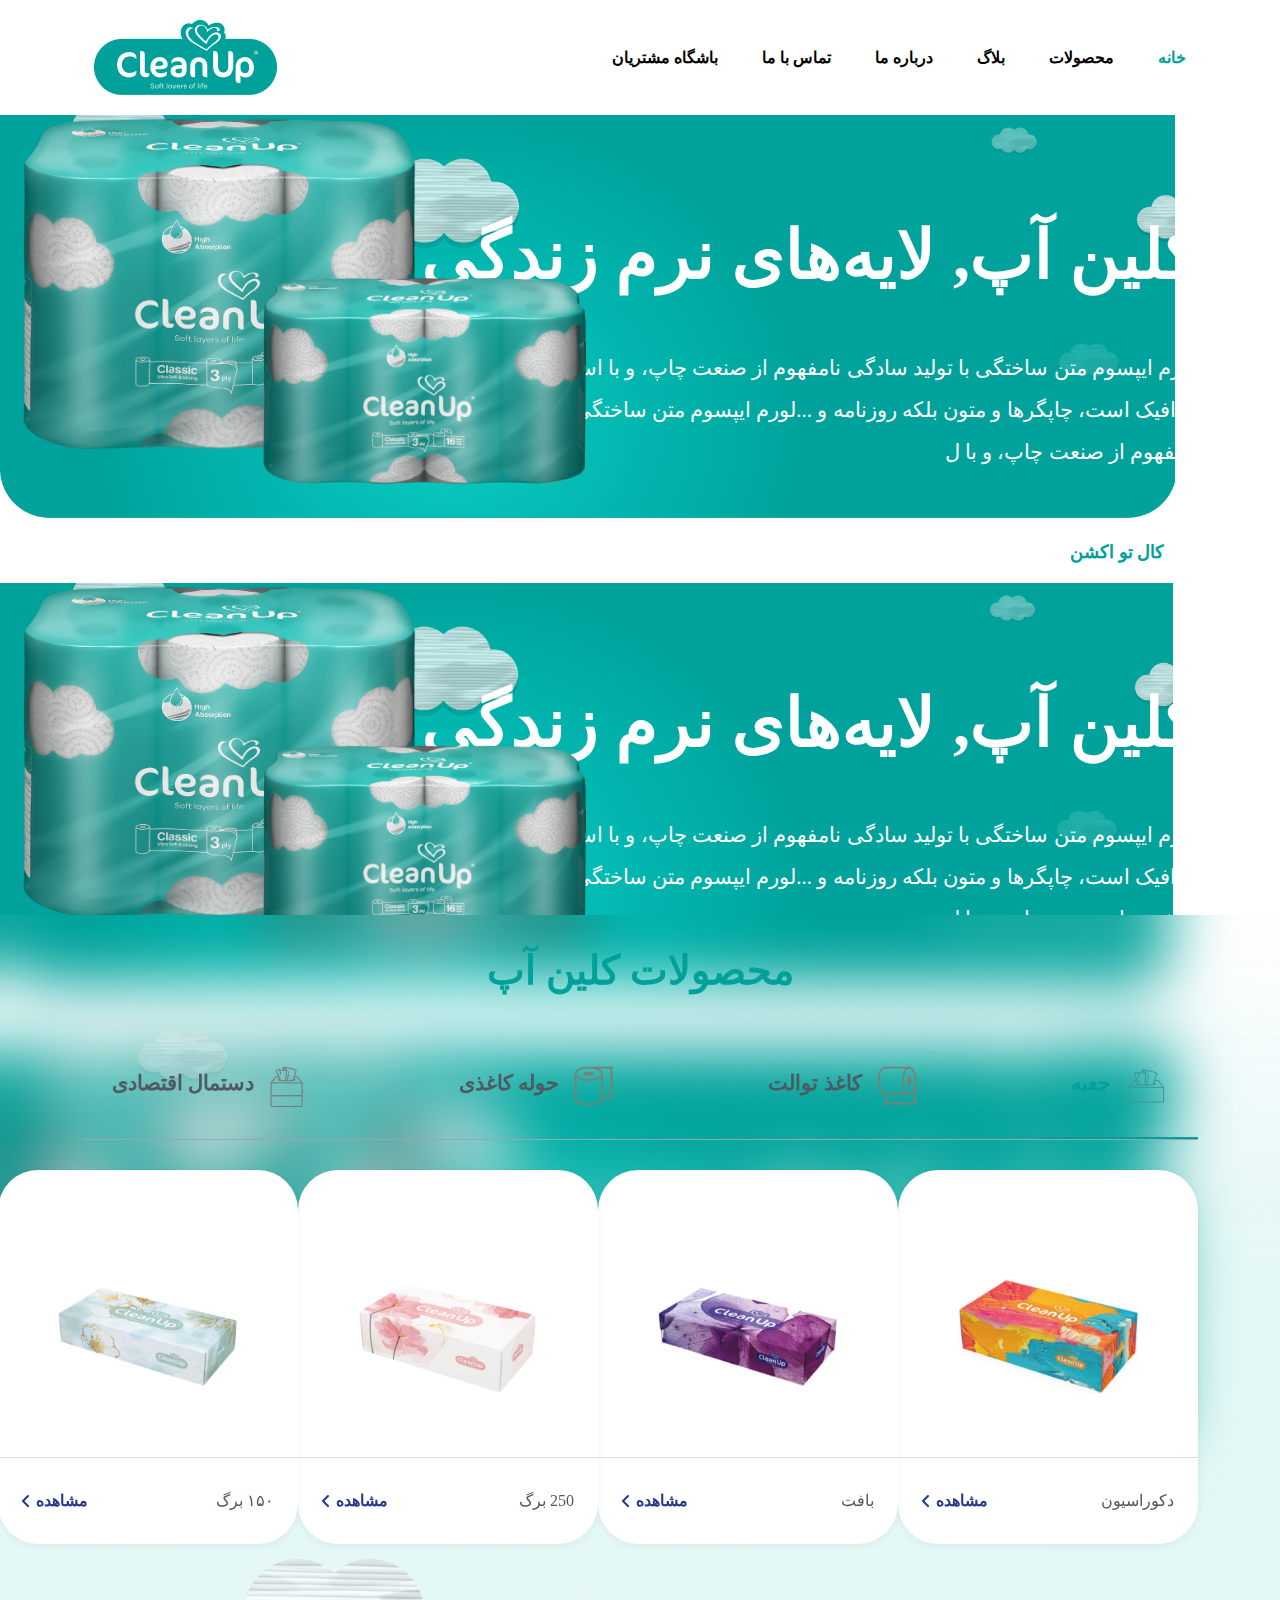
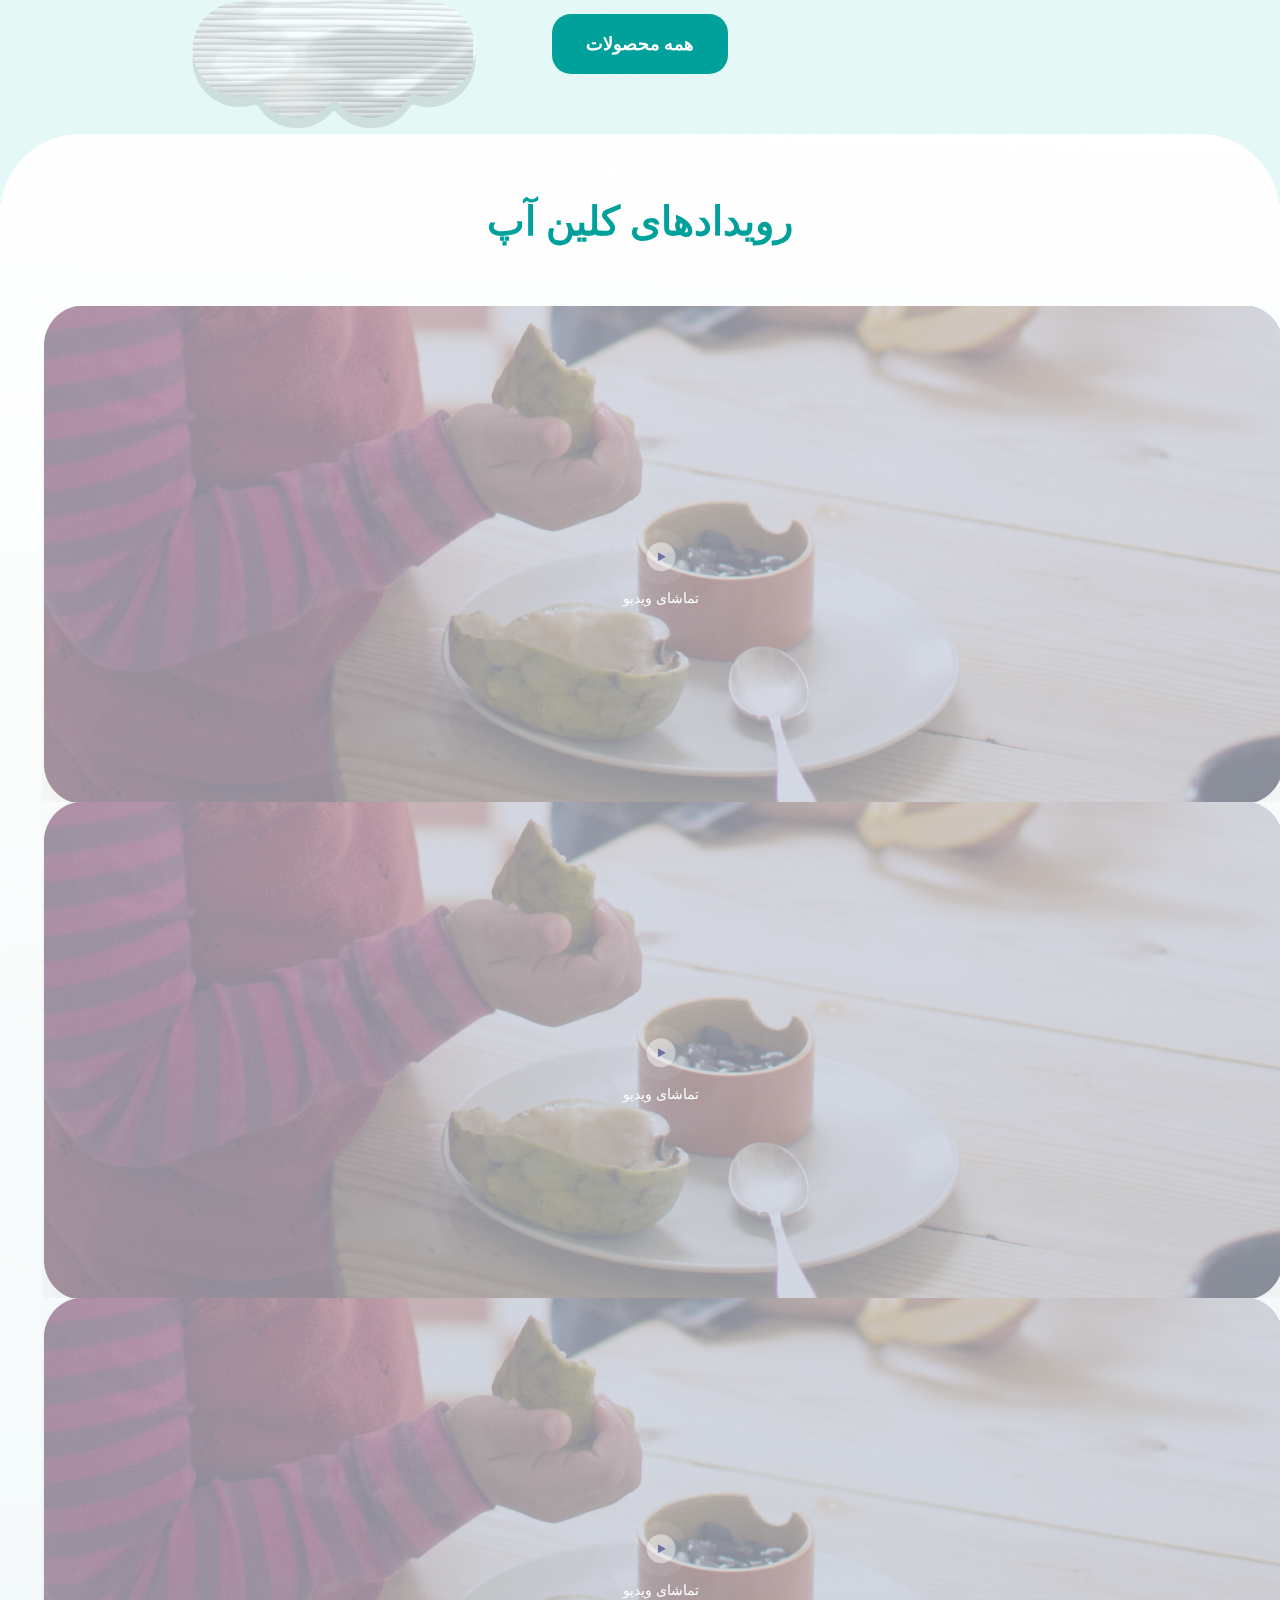
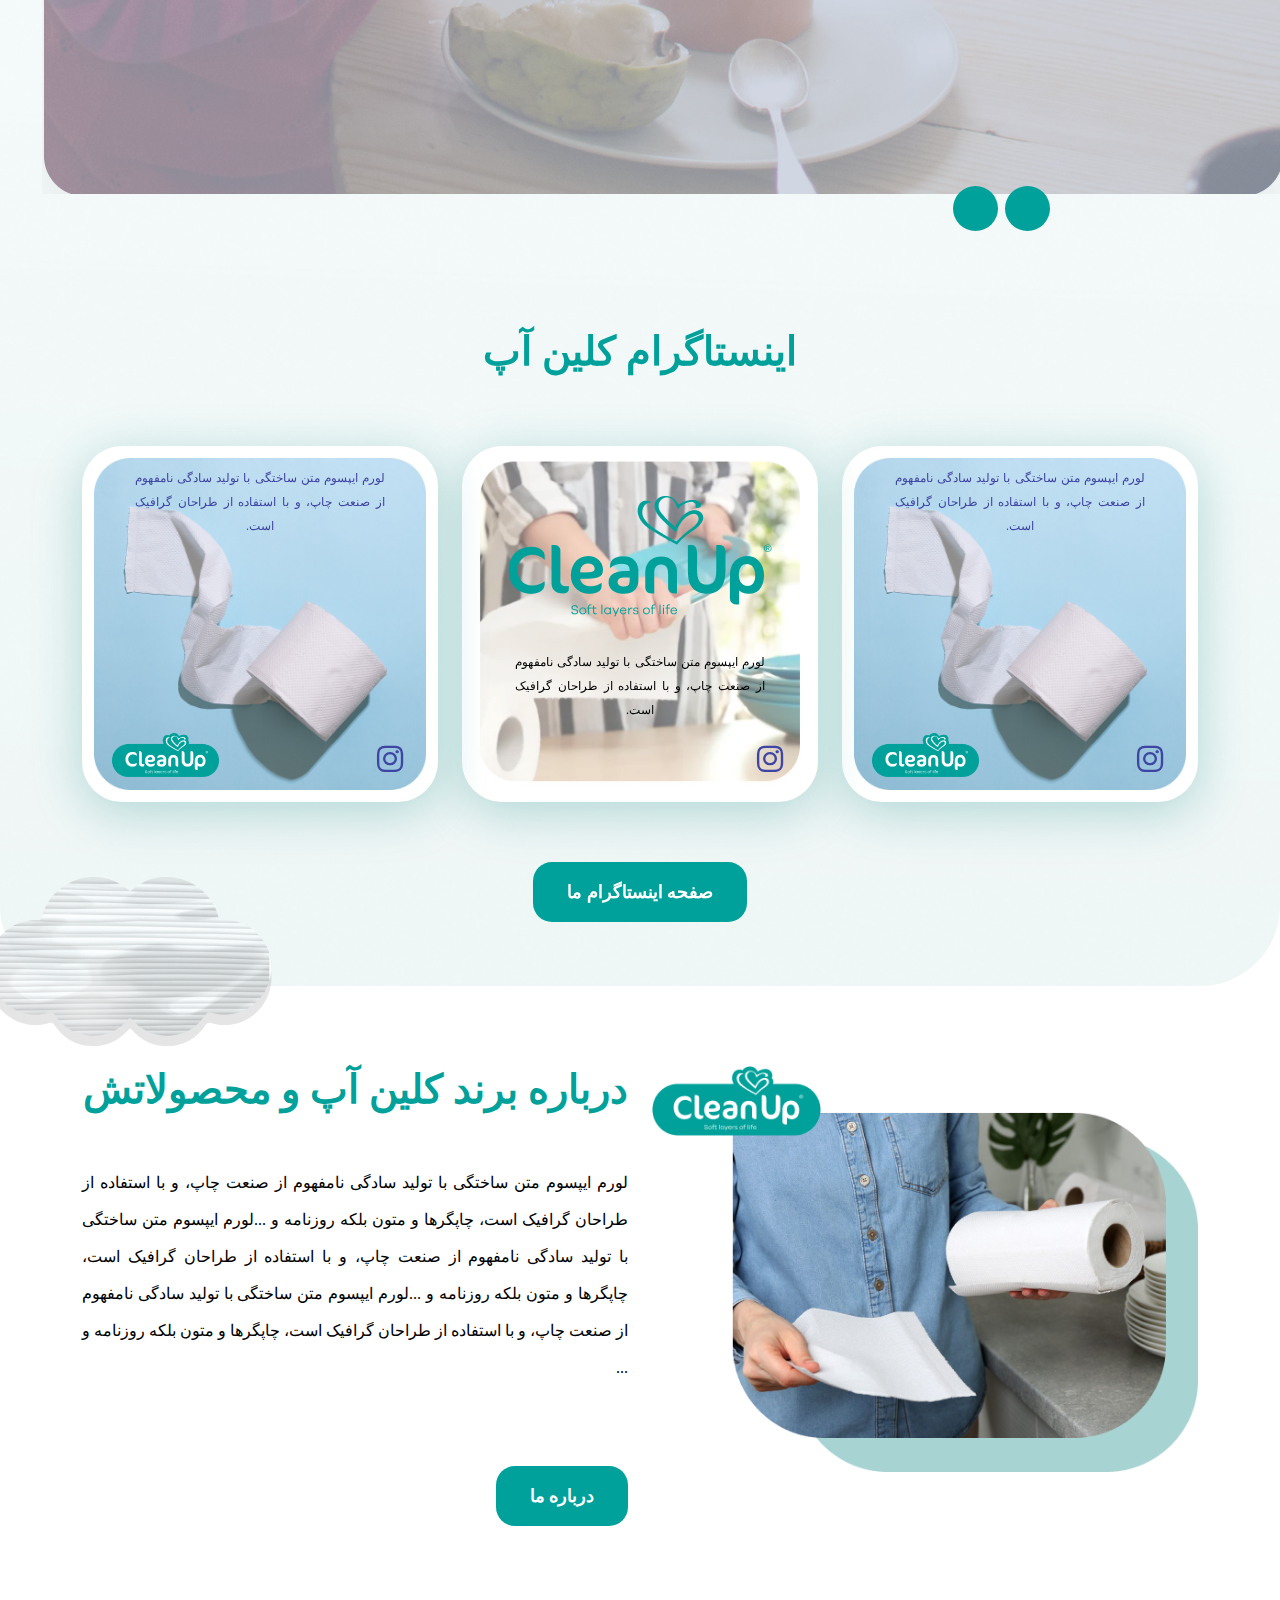
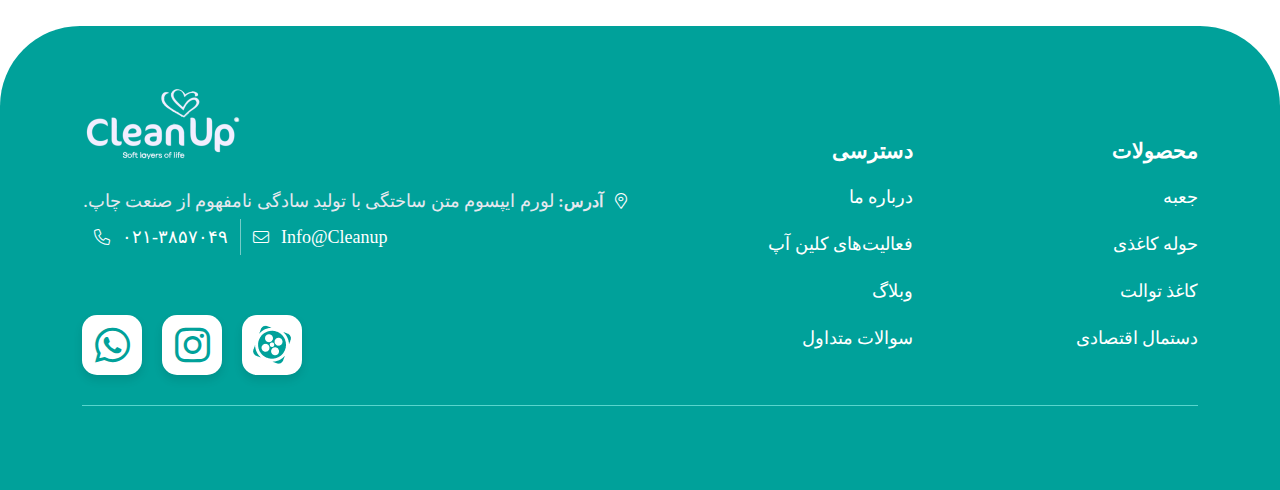
==== commit e37f1358: "commit v5" ====
--- a/index.html
+++ b/index.html
@@ -66,10 +66,44 @@
                 </div>
               </div>
             </div>
+            <div class="swiper-slide slider1">
+              <div class="container">
+                <div class="content">
+                  <h1>کلین آپ, لایه‌های نرم زندگی</h1>
+                  <p>
+                    لورم ایپسوم متن ساختگی با تولید سادگی نامفهوم از صنعت چاپ، و
+                    با استفاده از طراحان گرافیک است، چاپگرها و متون بلکه روزنامه
+                    و ...لورم ایپسوم متن ساختگی با تولید سادگی نامفهوم از صنعت
+                    چاپ، و با ل
+                  </p>
+                  <a href="" class="btnCall">کال تو اکشن</a>
+                </div>
+                <div class="picture">
+                  <img src="assets/images/img-slide1.png" alt="" />
+                </div>
+              </div>
+            </div>
+            <div class="swiper-slide slider1">
+              <div class="container">
+                <div class="content">
+                  <h1>کلین آپ, لایه‌های نرم زندگی</h1>
+                  <p>
+                    لورم ایپسوم متن ساختگی با تولید سادگی نامفهوم از صنعت چاپ، و
+                    با استفاده از طراحان گرافیک است، چاپگرها و متون بلکه روزنامه
+                    و ...لورم ایپسوم متن ساختگی با تولید سادگی نامفهوم از صنعت
+                    چاپ، و با ل
+                  </p>
+                  <a href="" class="btnCall">کال تو اکشن</a>
+                </div>
+                <div class="picture">
+                  <img src="assets/images/img-slide1.png" alt="" />
+                </div>
+              </div>
+            </div>
           </div>
           <div class="swiper-button-next"></div>
           <div class="swiper-button-prev"></div>
-          <div class="swiper-pagination"></div>
+          <div class="swiper-pagination mobile"></div>
         </div>
       </section>
 
@@ -156,7 +190,7 @@
                         <img src="assets/images/product1.jpg" alt="" />
                       </div>
                       <div class="card-footer">
-                        <span class="category">کلکسیون دکوراسیون</span>
+                        <span class="category">دکوراسیون</span>
                         <a href="" class="seeAll"
                           >مشاهده <i class="fas fa-angle-left"></i
                         ></a>
@@ -223,7 +257,7 @@
                         <img src="assets/images/product1.jpg" alt="" />
                       </div>
                       <div class="card-footer">
-                        <span class="category">کلکسیون دکوراسیون</span>
+                        <span class="category">دکوراسیون</span>
                         <a href="" class="seeAll"
                           >مشاهده <i class="fas fa-angle-left"></i
                         ></a>
@@ -290,7 +324,7 @@
                         <img src="assets/images/product1.jpg" alt="" />
                       </div>
                       <div class="card-footer">
-                        <span class="category">کلکسیون دکوراسیون</span>
+                        <span class="category">دکوراسیون</span>
                         <a href="" class="seeAll"
                           >مشاهده <i class="fas fa-angle-left"></i
                         ></a>
@@ -357,7 +391,7 @@
                         <img src="assets/images/product1.jpg" alt="" />
                       </div>
                       <div class="card-footer">
-                        <span class="category">کلکسیون دکوراسیون</span>
+                        <span class="category">دکوراسیون</span>
                         <a href="" class="seeAll"
                           >مشاهده <i class="fas fa-angle-left"></i
                         ></a>
@@ -417,7 +451,7 @@
       <!-- Design by Harmony Agency -->
 
       <section id="sectionCombine">
-        <img src="./assets/images/cloud.png" alt="" class="topCloud desktop" />
+        <img src="./assets/images/cloud.png" alt="" class="topCloud" />
 
         <!-- banner -->
         <section id="banner">
@@ -482,6 +516,15 @@
                       class="logoPost"
                     />
                   </div>
+                  <div class="boxHover">
+                    <img src="./assets/images/logo-footer.png" alt="" />
+                    <p>مارا در اینستاگرام دنبال کنید</p>
+                    <div class="socialsBox">
+                      <a href="#">
+                        <i class="fa-brands fa-instagram"></i>
+                      </a>
+                    </div>
+                  </div>
                 </div>
               </div>
               <div class="col-md-4">
@@ -501,13 +544,10 @@
                       alt=""
                       class="logoPost"
                     />
-
                     <i class="fa-brands fa-instagram"></i>
                   </div>
                 </div>
-              </div>
-              <div class="col-md-4">
-                <div id="boxHover">
+                <div class="boxHover">
                   <img src="./assets/images/logo-footer.png" alt="" />
                   <p>مارا در اینستاگرام دنبال کنید</p>
                   <div class="socialsBox">
@@ -517,15 +557,37 @@
                   </div>
                 </div>
               </div>
+              <div class="col-md-4">
+                <div class="content">
+                  <div class="eventBox eventBox1">
+                    <img src="assets/images/event1.jpg" alt="" />
+                    <p>
+                      لورم ایپسوم متن ساختگی با تولید سادگی نامفهوم از صنعت چاپ،
+                      و با استفاده از طراحان گرافیک است.
+                    </p>
+                    <i class="fa-brands fa-instagram"></i>
+                    <img
+                      src="./assets/images/logo.png"
+                      alt=""
+                      class="logoPost"
+                    />
+                  </div>
+                  <div class="boxHover">
+                    <img src="./assets/images/logo-footer.png" alt="" />
+                    <p>مارا در اینستاگرام دنبال کنید</p>
+                    <div class="socialsBox">
+                      <a href="#">
+                        <i class="fa-brands fa-instagram"></i>
+                      </a>
+                    </div>
+                  </div>
+                </div>
+              </div>
             </div>
             <a href="" class="btnCall">صفحه اینستاگرام ما</a>
           </div>
         </section>
-        <img
-          src="./assets/images/cloud.png"
-          alt=""
-          class="bottomCloud desktop"
-        />
+        <img src="./assets/images/cloud.png" alt="" class="bottomCloud" />
       </section>
 
       <!-- Design by Harmony Agency -->
--- a/assets/css/main.css
+++ b/assets/css/main.css
@@ -66,6 +66,7 @@
 /*============== Slider ==================*/
 #slide {
   padding: 0;
+  background: rgb(57 195 187 / 0%);
 }
 
 #slide .container {
@@ -118,13 +119,13 @@
 }
 #slide .slideSwiper .swiper-button-next {
   left: 70px;
+  top: 40%;
 }
 #slide .slideSwiper .swiper-button-prev {
   right: 70px;
-}
-#slide .slideSwiper .swiper-pagination {
-  display: none;
-}
+  top: 40%;
+}
+
 #slide .btnCall {
   margin-right: 0;
   background-color: #fff;
@@ -142,7 +143,7 @@
   backdrop-filter: blur(30px);
   background-size: cover;
   background-repeat: no-repeat;
-  padding-bottom: 100px;
+  padding-bottom: 130px;
 }
 #product h1 {
   color: #00a19a;
@@ -224,7 +225,7 @@
   margin-right: 6px;
 }
 .boxSwiper {
-  margin-bottom: 80px;
+  margin-bottom: 70px;
 }
 #product .swiper-wrapper {
   max-height: 400px;
@@ -255,9 +256,13 @@
 /*================================ sectionCombine ================================*/
 #sectionCombine {
   border-radius: 80px;
-  /* background-image: url(../images/sectionCombineBg.png); */
+  background-image: url(../images/sectionCombineBg.png);
   background-repeat: no-repeat;
   position: relative;
+  border-radius: 80px;
+  margin-top: -70px;
+  background-position: center;
+  background-size: cover;
 }
 .topCloud {
   position: absolute;
@@ -320,17 +325,21 @@
 
 #banner .bannerSwiper {
   position: relative;
-}
-#banner .bannerSwiper .swiper-wrapper {
-  max-height: 600px;
-}
+  display: flex;
+  padding: 0 0 70px;
+}
+
 #banner .swiper-horizontal > .swiper-pagination-bullets,
 #banner .swiper-pagination-bullets.swiper-pagination-horizontal,
 #banner .swiper-pagination-custom,
 #banner .swiper-pagination-fraction {
-  bottom: 50px;
+  bottom: 15px;
   left: -30%;
   width: 100%;
+}
+#banner .swiper-pagination-bullet {
+  width: 18px;
+  height: 18px;
 }
 #banner .swiper-button-next,
 #banner .swiper-button-prev {
@@ -342,7 +351,7 @@
   padding: 10px;
   position: absolute;
   bottom: 0;
-  top: 90%;
+  top: 95%;
 }
 #banner .swiper-button-next::after,
 #banner .swiper-button-prev::after {
@@ -368,7 +377,7 @@
 /*================================ Event ================================*/
 #event {
   text-align: center;
-  background-image: url(../images/bg-cloud.png);
+  /* background-image: url(../images/bg-cloud.png); */
   background-size: cover;
   background-repeat: no-repeat;
   border-radius: 80px;
@@ -383,11 +392,7 @@
   padding: 12px;
   position: relative;
 }
-/* #event .eventBox:hover {
-  opacity: 0.2;
-  background: rgba(0, 161, 154, 0.8);
-  background-color: rgba(0, 161, 154, 0.8);
-} */
+
 #event .eventBox1 p {
   font-weight: 400;
   font-size: 12px;
@@ -430,28 +435,38 @@
   right: 35px;
   font-size: 30px;
 }
-#event #boxHover {
-  width: 100%;
-  height: 100%;
+#event .col-md-4 {
+  position: relative;
+}
+
+#event .boxHover {
+  position: absolute;
+  top: 0;
+  right: 0;
+  left: 0;
+  bottom: 0;
   background: rgba(0, 161, 154, 0.5);
   border-radius: 40px;
-  opacity: 0.7;
+  opacity: 0;
   display: flex;
   flex-direction: column;
   align-items: center;
   justify-content: center;
   z-index: 999;
 }
-#event #boxHover img {
+#event .boxHover img {
   margin-bottom: 30px;
 }
-#event #boxHover p {
+#event .boxHover p {
   font-weight: 600;
   font-size: 20px;
   color: #ffffff;
   text-align: center;
   text-align-last: center;
   margin-bottom: 30px;
+}
+#event .content:hover .boxHover {
+  opacity: 1;
 }
 #event .socialsBox {
   margin: 0 auto;
@@ -758,15 +773,44 @@
 } */
 
 /* =========================================== singleProduct styles =========================================== */
+#singleProduct {
+  padding: 100px 0;
+}
+#singleProduct .container {
+  display: flex;
+  flex-direction: row;
+  justify-content: space-between;
+}
+#singleProduct .productImg {
+  width: 49%;
+  padding: 0 10px;
+}
+#singleProduct .productImgBox {
+  width: 100%;
+  min-height: 240px;
+}
+#singleProduct .productImgBox img {
+  width: 80%;
+}
+#singleProduct .productContent {
+  width: 49%;
+  padding: 30px 10px 0;
+}
 #singleProduct .productImg {
   background: #ffffff;
   border-radius: 80px;
 }
 #singleProduct .productImg {
   padding: 50px;
+  text-align: center;
+  display: flex;
+  flex-direction: column;
+  align-items: center;
+  justify-content: space-evenly;
+  margin-bottom: 30px;
 }
 #productImg-tabContent {
-  text-align: center;
+  text-align: right;
 }
 #productImg-tab {
   flex-wrap: nowrap;
@@ -805,12 +849,13 @@
   justify-content: flex-start;
 }
 #productImg-tabContent .property {
-  margin-bottom: 18px;
+  margin-bottom: 70px;
+  margin-left: 80px;
 }
 #productImg-tabContent .property span {
   width: 67px;
   height: 68px;
-  padding: 7px 14px;
+  padding: 17px;
   border-radius: 50%;
   text-align: center;
 }
@@ -828,8 +873,14 @@
   font-size: 18px;
   color: #001a8a;
   text-align: center;
-}
-
+  margin-top: 16px;
+}
+.commentBtn {
+  background: #178f88;
+  border-radius: 19px;
+  color: #fff;
+  padding: 15px 34px;
+}
 
 .categorySwiper {
   margin-bottom: 80px;
@@ -853,4 +904,92 @@
 #main .categorySwiper .swiper-button-prev::after {
   color: #fff;
   font-size: 20px;
-}+}
+
+/* testimunial */
+#testimunial {
+  background: #fff;
+  padding: 70px 0 100px;
+}
+#testimunial .sectionTitle {
+  font-weight: 700;
+  font-size: 34px;
+  color: #009c88;
+  margin: 0 auto;
+}
+.testimonialSwiper {
+  display: flex;
+  padding: 70px 0;
+}
+.testimonialSwiper .swiper-slide {
+  background: #ffffff;
+  box-shadow: 0px 0px 5px 5px rgba(229, 229, 229, 0.31);
+  border-radius: 60px;
+  padding: 54px 94px 37px 64px;
+}
+.testimonialSwiper .swiper-slide .title {
+  color: #25398e;
+  font-weight: 700;
+  font-size: 18px;
+  text-align: right;
+  text-align-last: right;
+  margin-bottom: 20px;
+}
+.testimonialSwiper .swiper-slide .caption {
+  color: #343d46;
+  font-weight: 400;
+  font-size: 16px;
+  text-align: right;
+  text-align-last: right;
+  margin-bottom: 25px;
+}
+.testimonialSwiper .swiper-slide .name {
+  color: #25398e;
+  font-weight: 700;
+  font-size: 18px;
+  text-align: right;
+  text-align-last: right;
+  margin-bottom: 5px;
+}
+.testimonialSwiper .swiper-slide .date {
+  color: #343d46;
+  font-weight: 400;
+  font-size: 18px;
+  text-align: right;
+  text-align-last: right;
+  margin-bottom: 0;
+}
+.testimonialSwiper .swiper-button-next {
+  right: 22%;
+}
+.testimonialSwiper .swiper-button-prev {
+  right: 18%;
+}
+.testimonialSwiper .swiper-button-next,
+.testimonialSwiper .swiper-button-prev {
+  background: #00a19a;
+  color: #fff;
+  width: 45px;
+  height: 45px;
+  border-radius: 50%;
+  padding: 10px;
+  position: absolute;
+  bottom: 0;
+  top: 95%;
+}
+.testimonialSwiper .swiper-button-next::after,
+.testimonialSwiper .swiper-button-prev::after {
+  font-size: 24px;
+}
+.testimonialSwiper .swiper-horizontal > .swiper-pagination-bullets,
+.testimonialSwiper .swiper-pagination-bullets.swiper-pagination-horizontal,
+.testimonialSwiper .swiper-pagination-custom,
+.testimonialSwiper .swiper-pagination-fraction {
+  bottom: 25px;
+  left: -30%;
+  width: 100%;
+}
+.testimonialSwiper .swiper-pagination-bullet {
+  width: 18px;
+  height: 18px;
+}
--- a/assets/css/responsive.css
+++ b/assets/css/responsive.css
@@ -59,7 +59,10 @@
   }
   #slide .container {
     position: unset;
-    padding-top: 50px;
+    padding-top: 0;
+  }
+  #slide .slideSwiper {
+    padding-bottom: 30px;
   }
   #slide .swiper-slide {
     display: flex;
@@ -76,11 +79,13 @@
   }
   #slide .picture {
     position: absolute;
-    left: 20%;
+    left: 0;
     top: unset;
-    bottom: -5%;
-    max-width: 70%;
+    right: 0;
+    bottom: -8%;
+    max-width: 80%;
     z-index: 1000;
+    margin: 0 auto;
   }
 
   #slide .btn-success {
@@ -102,7 +107,11 @@
 
   /*================================ product ================================*/
   #product {
-    padding-bottom: 40px;
+    padding-bottom: 100px;
+    background: linear-gradient( 0deg, rgb(57 195 187 / 6%) 60.29%, rgba(57, 195, 187, 0) 97.67% );
+  }
+  #product .container {
+    padding: 0 14px 0 0;
   }
   #product .boxSwiper {
     padding: 0;
@@ -111,7 +120,7 @@
   #product .nav-pills {
     flex-wrap: nowrap;
     overflow-x: scroll;
-    margin-bottom: 0;
+    margin-bottom: 20px;
   }
   ::-webkit-scrollbar {
     display: none;
@@ -139,6 +148,20 @@
     font-weight: 700;
     font-size: 21px;
   }
+  .topCloud {
+    max-width: 30%;
+    top: -4%;
+  }
+  .bottomCloud {
+    max-width: 40%;
+   
+  }
+  /*================================ sectionCombine ================================*/
+
+  #sectionCombine {
+    border-radius: 60px 60px 60px 0;
+    margin-top: -50px;
+  }
   /*================================ banner ================================*/
   /* #banner .swiper-button-next,
 #banner .swiper-button-prev {
@@ -151,11 +174,12 @@
     font-size: 10px;
   }
   #banner .section-title {
-    margin-bottom: 30px;
+    margin-bottom: 0;
   }
   #banner .bannerSwiper {
     max-height: 300px;
     position: relative;
+    padding: 30px 0 40px;
   }
   #banner .swiper-button-next,
   #banner .swiper-button-prev {
@@ -179,8 +203,13 @@
     background: #00a19a;
     border: none;
   }
+  #banner .swiper-pagination-bullet {
+    width: 10px;
+    height: 10px;
+  }
   .bannerSwiper {
     max-height: 200px;
+    display: flex;
   }
   #banner .swiper-slide-active .content::before {
     left: 0;
@@ -302,8 +331,13 @@
   /* box */
   .box {
     padding: 0;
+    width: 250px;
+    height: 313px;
   }
   .box .card-footer {
     padding: 27px 13px;
   }
+  .box img {
+    max-width: 90%;
+  }
 }
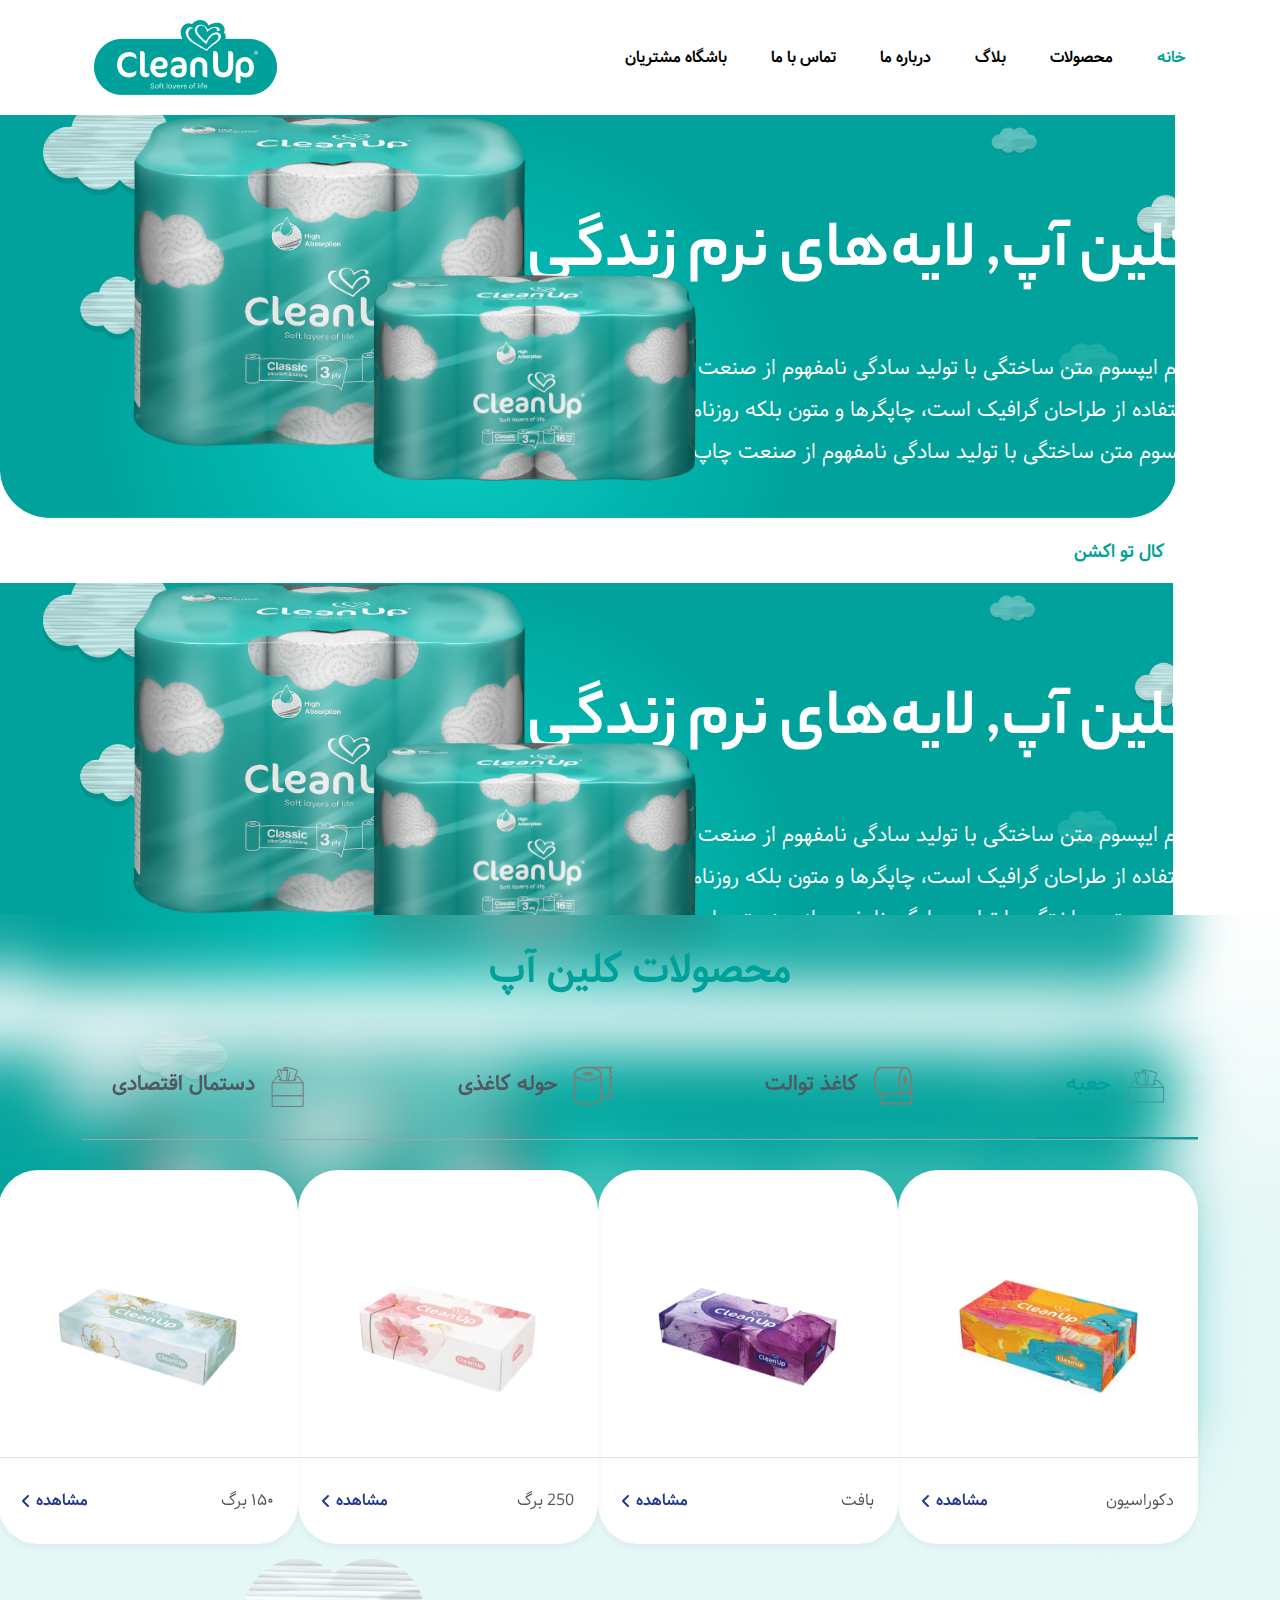
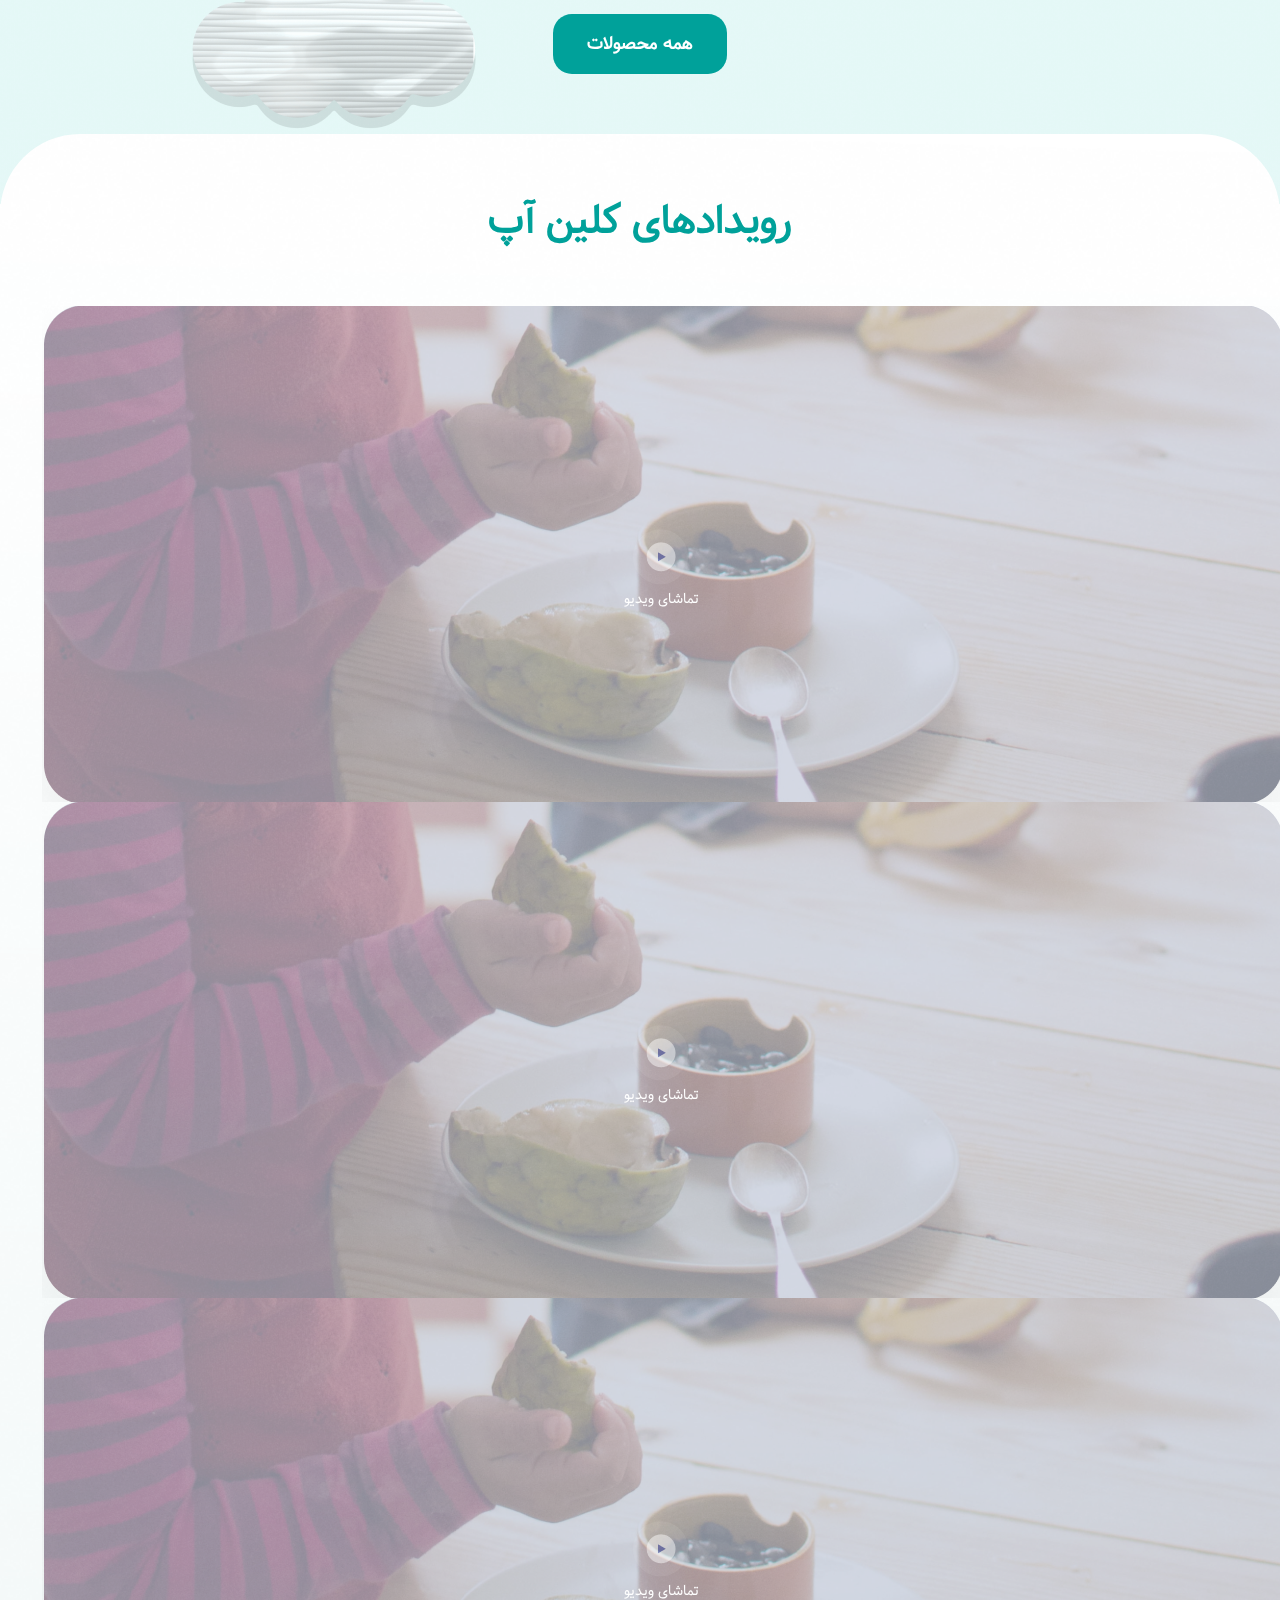
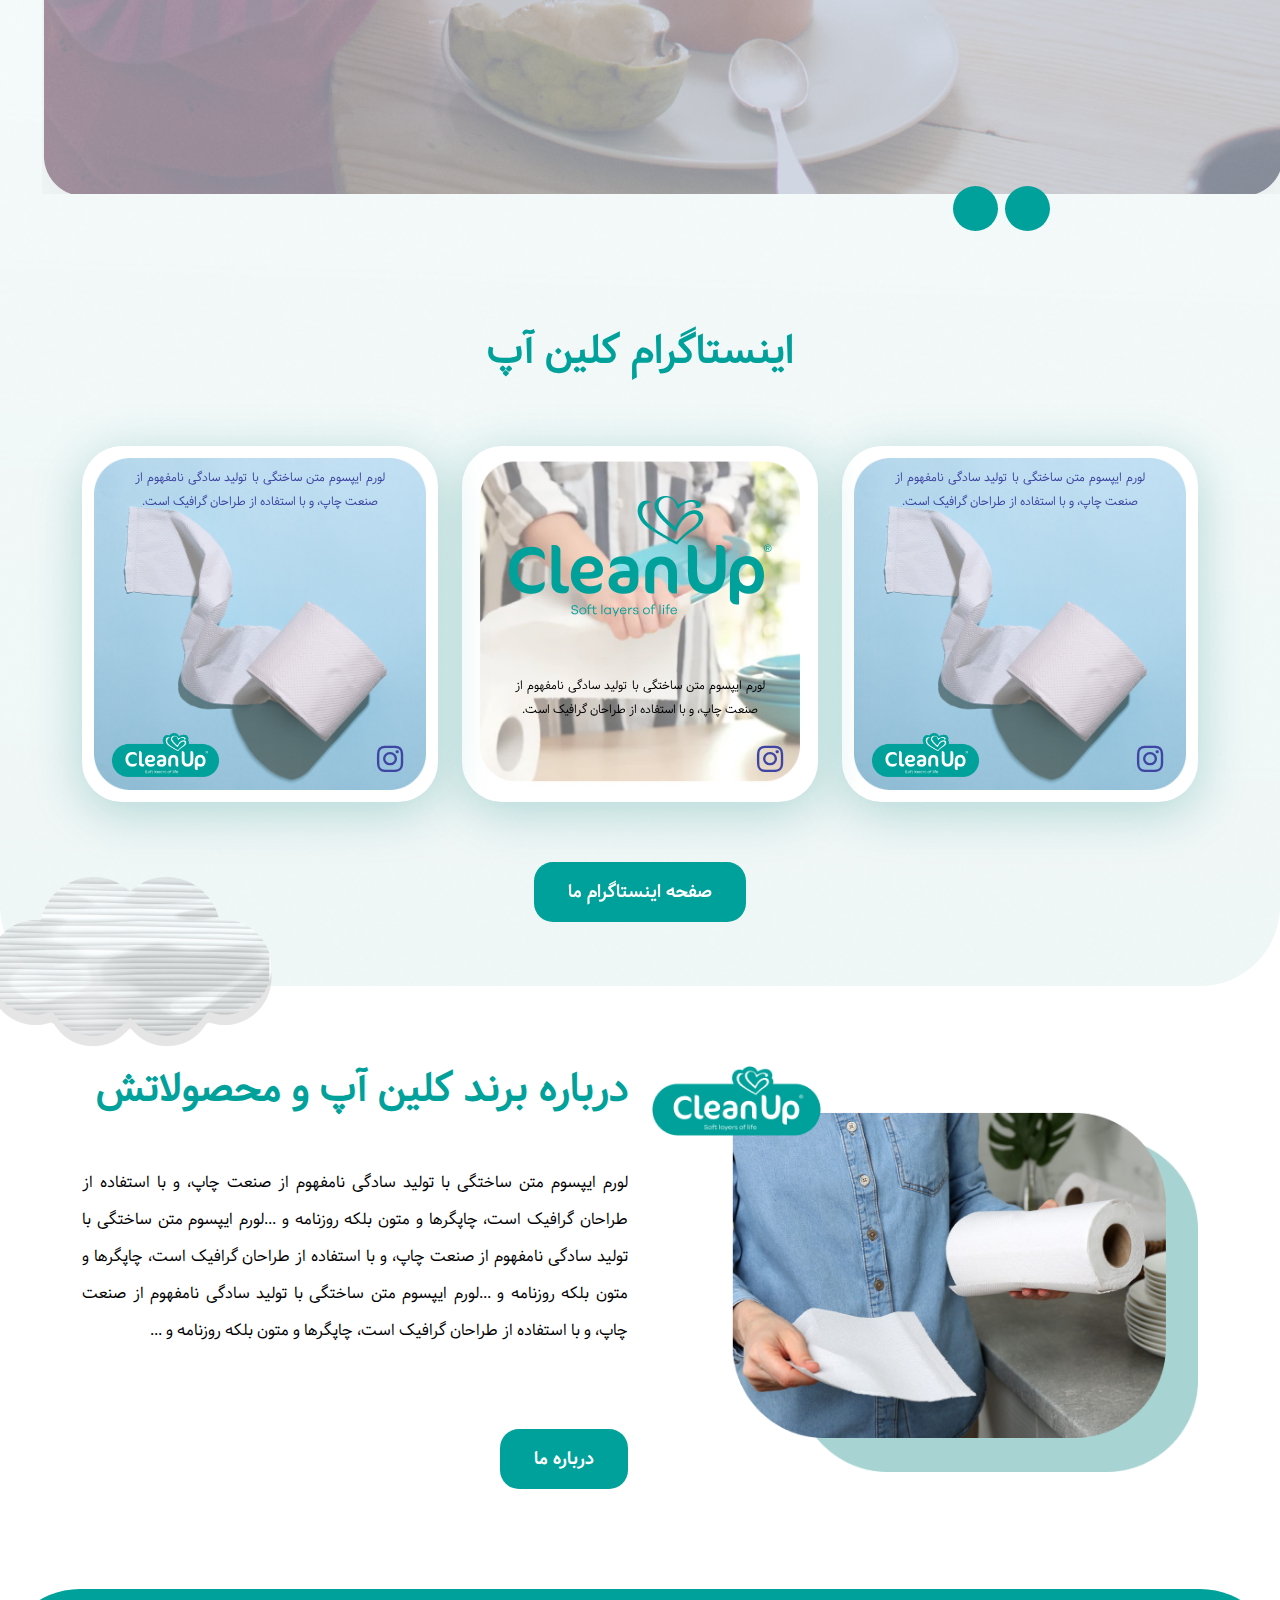
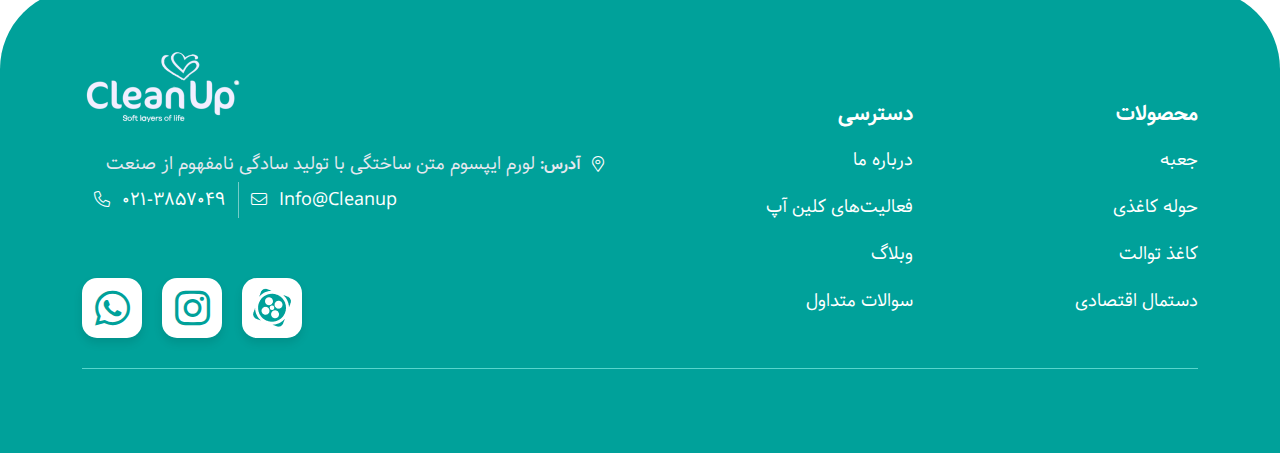
==== commit 01e8867e: "commit v6" ====
--- a/index.html
+++ b/index.html
@@ -515,14 +515,14 @@
                       alt=""
                       class="logoPost"
                     />
-                  </div>
-                  <div class="boxHover">
-                    <img src="./assets/images/logo-footer.png" alt="" />
-                    <p>مارا در اینستاگرام دنبال کنید</p>
-                    <div class="socialsBox">
-                      <a href="#">
-                        <i class="fa-brands fa-instagram"></i>
-                      </a>
+                    <div class="boxHover">
+                      <img src="./assets/images/logo-footer.png" alt="" />
+                      <p>مارا در اینستاگرام دنبال کنید</p>
+                      <div class="socialsBox">
+                        <a href="#">
+                          <i class="fa-brands fa-instagram"></i>
+                        </a>
+                      </div>
                     </div>
                   </div>
                 </div>
@@ -545,15 +545,15 @@
                       class="logoPost"
                     />
                     <i class="fa-brands fa-instagram"></i>
-                  </div>
-                </div>
-                <div class="boxHover">
-                  <img src="./assets/images/logo-footer.png" alt="" />
-                  <p>مارا در اینستاگرام دنبال کنید</p>
-                  <div class="socialsBox">
-                    <a href="#">
-                      <i class="fa-brands fa-instagram"></i>
-                    </a>
+                    <div class="boxHover">
+                      <img src="./assets/images/logo-footer.png" alt="" />
+                      <p>مارا در اینستاگرام دنبال کنید</p>
+                      <div class="socialsBox">
+                        <a href="#">
+                          <i class="fa-brands fa-instagram"></i>
+                        </a>
+                      </div>
+                    </div>
                   </div>
                 </div>
               </div>
@@ -571,14 +571,14 @@
                       alt=""
                       class="logoPost"
                     />
-                  </div>
-                  <div class="boxHover">
-                    <img src="./assets/images/logo-footer.png" alt="" />
-                    <p>مارا در اینستاگرام دنبال کنید</p>
-                    <div class="socialsBox">
-                      <a href="#">
-                        <i class="fa-brands fa-instagram"></i>
-                      </a>
+                    <div class="boxHover">
+                      <img src="./assets/images/logo-footer.png" alt="" />
+                      <p>مارا در اینستاگرام دنبال کنید</p>
+                      <div class="socialsBox">
+                        <a href="#">
+                          <i class="fa-brands fa-instagram"></i>
+                        </a>
+                      </div>
                     </div>
                   </div>
                 </div>
@@ -650,7 +650,7 @@
                   <i class="fa-light fa-location-dot"></i>
                   <p>
                     <strong>آدرس:</strong>
-                    لورم ایپسوم متن ساختگی با تولید سادگی نامفهوم از صنعت چاپ.
+                    لورم ایپسوم متن ساختگی با تولید سادگی نامفهوم از صنعت
                   </p>
                 </div>
                 <div class="connection">
@@ -671,7 +671,7 @@
                   </div>
                   <div class="socialsBox">
                     <a href="#">
-                      <i class="fa-brands fa-instagram"></i>
+                      <i class="fab fa-instagram"></i>
                     </a>
                   </div>
                   <div class="socialsBox">
@@ -716,7 +716,7 @@
     <!-- Design by Harmony Agency -->
 
     <!-- modal1 -->
-    <!-- <div
+    <div
       class="modal fade"
       id="modal1"
       tabindex="-1"
@@ -736,7 +736,7 @@
           <div class="modal-body">...</div>
         </div>
       </div>
-    </div> -->
+    </div>
 
     <script src="assets/js/bootstrap.min.js"></script>
     <script src="assets/js/jquery.min.js"></script>
--- a/assets/css/harmony.css
+++ b/assets/css/harmony.css
@@ -6,7 +6,8 @@
  * Licensed under MIT (https://github.com/twbs/bootstrap/blob/main/LICENSE)
  */
 @import "../css/fontawesome/css/all.min.css";
-@import "../fonts/dana/dana.css";
+@import "../fonts/yekanBakh/yekanBakh.css";
+@import "../fonts/samim/samim.css";
 :root {
   --bs-blue: #0d6efd;
   --bs-indigo: #6610f2;
@@ -22253,7 +22254,7 @@
   text-align: right;
   overflow-x: hidden;
   font-style: normal;
-  font-family: dana;
+  font-family: samim;
 }
 
 ul {
--- a/assets/css/main.css
+++ b/assets/css/main.css
@@ -27,8 +27,9 @@
   margin: 0 auto;
   padding: 0 34px;
 }
-.btnCall :hover {
-  color: #fff;
+.btnCall:hover {
+  color: #fff;
+  box-shadow: 0px 0px 35px rgba(0, 161, 154, 0.45);
 }
 /*============== header ==================*/
 header {
@@ -83,6 +84,7 @@
   font-size: 68px;
   font-weight: 700;
   margin-bottom: 50px;
+  font-family: yekanBakh;
 }
 #slide p {
   font-weight: 400;
@@ -90,11 +92,12 @@
   text-align: right;
   text-align-last: right;
   margin-bottom: 50px;
+  max-width: 80%;
 }
 #slide .picture {
   position: absolute;
-  left: -50px;
-  bottom: 95px;
+  left: 60px;
+  bottom: 98px;
   max-width: 50%;
 }
 #slide .swiper-wrapper {
@@ -130,6 +133,9 @@
   margin-right: 0;
   background-color: #fff;
   color: #00a19a;
+}
+#slide .btnCall:hover {
+  box-shadow: 0px 0px 35px rgba(255, 255, 255, 0.45);
 }
 /*============== Product ==================*/
 #product {
@@ -455,7 +461,7 @@
   z-index: 999;
 }
 #event .boxHover img {
-  margin-bottom: 30px;
+  margin-bottom: 0;
 }
 #event .boxHover p {
   font-weight: 600;
@@ -464,6 +470,12 @@
   text-align: center;
   text-align-last: center;
   margin-bottom: 30px;
+  position: unset;
+}
+#event .boxHover .socialsBox i {
+  position: unset;
+  color: #00a19a;
+  font-size: 38px;
 }
 #event .content:hover .boxHover {
   opacity: 1;
--- a/assets/css/responsive.css
+++ b/assets/css/responsive.css
@@ -53,6 +53,7 @@
     font-size: 12px;
     text-align: right;
     margin-bottom: 37px;
+    max-width: 100%;
   }
   #slide .content {
     width: 100%;
@@ -108,7 +109,11 @@
   /*================================ product ================================*/
   #product {
     padding-bottom: 100px;
-    background: linear-gradient( 0deg, rgb(57 195 187 / 6%) 60.29%, rgba(57, 195, 187, 0) 97.67% );
+    background: linear-gradient(
+      0deg,
+      rgb(57 195 187 / 6%) 60.29%,
+      rgba(57, 195, 187, 0) 97.67%
+    );
   }
   #product .container {
     padding: 0 14px 0 0;
@@ -154,7 +159,6 @@
   }
   .bottomCloud {
     max-width: 40%;
-   
   }
   /*================================ sectionCombine ================================*/
 
@@ -327,6 +331,9 @@
     margin-bottom: 20px;
     align-items: flex-start;
   }
+  footer .address i {
+    margin-left: 3px;
+  }
 
   /* box */
   .box {
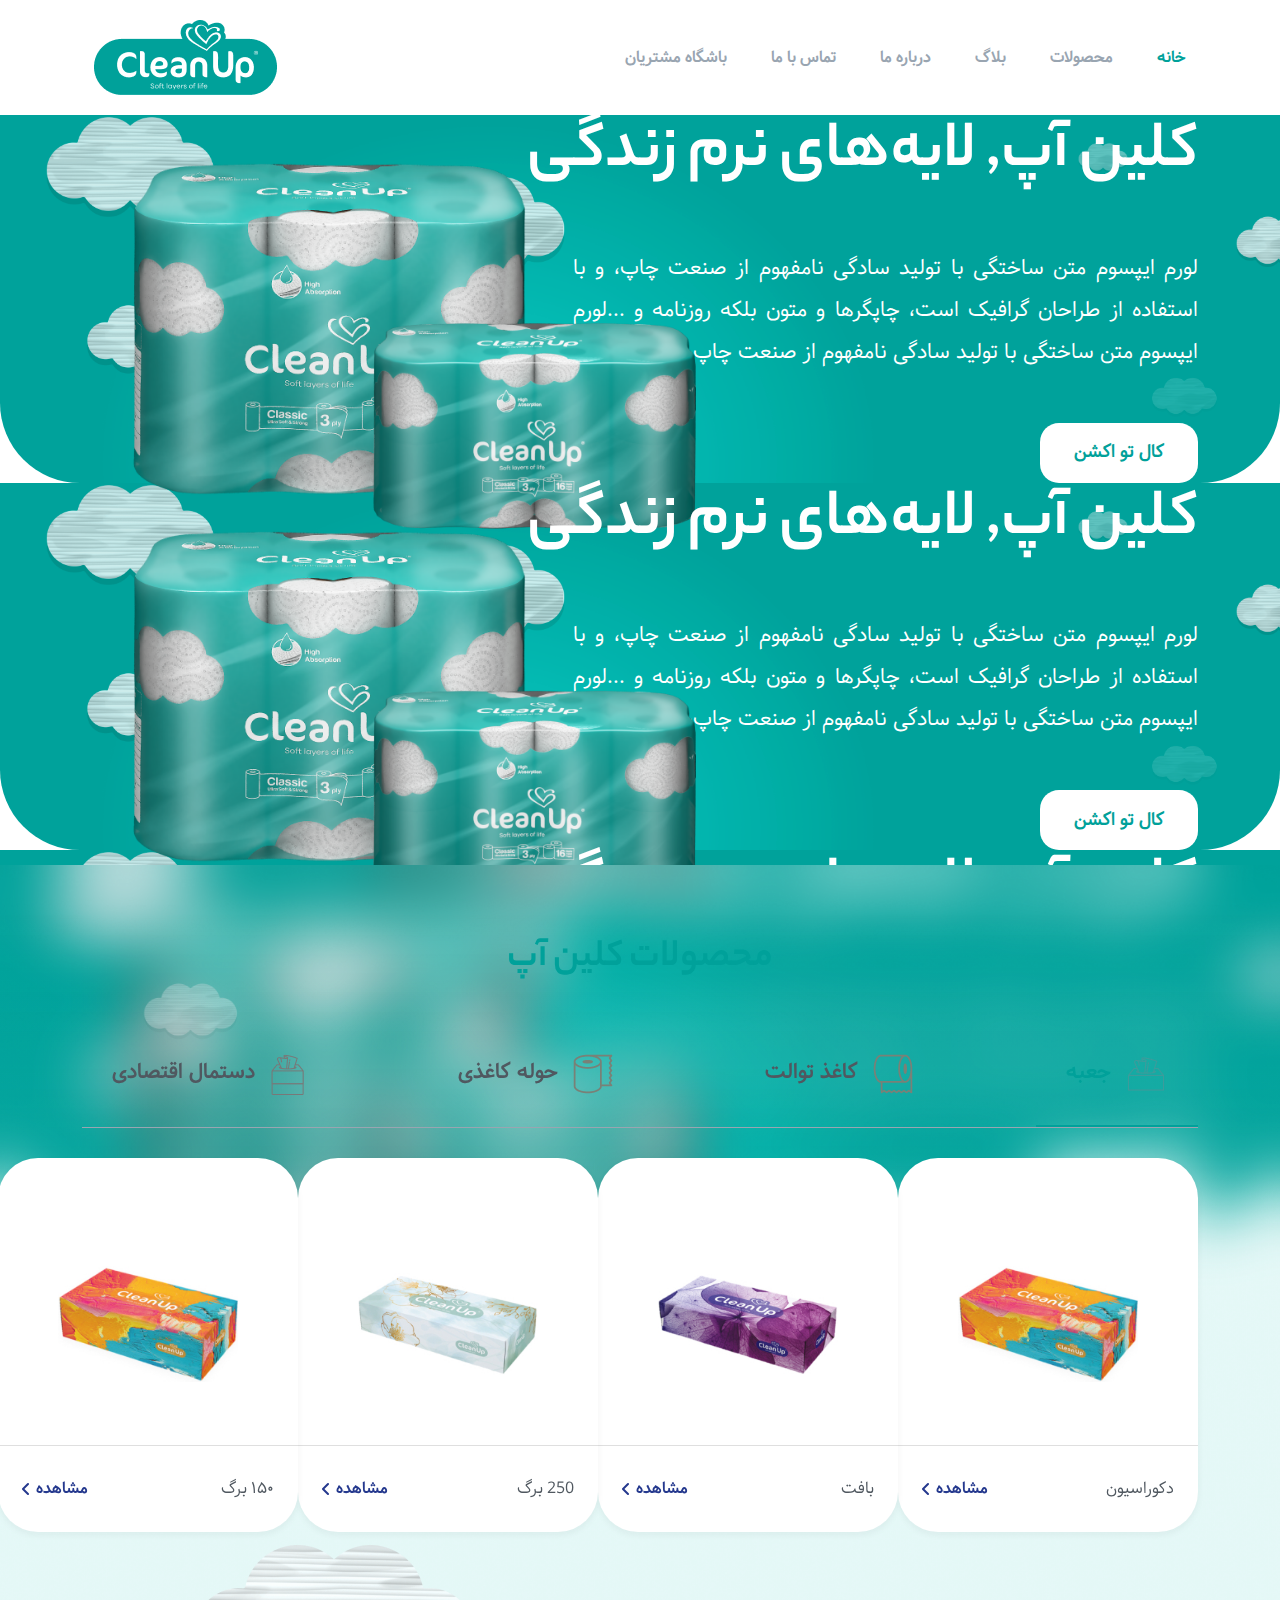
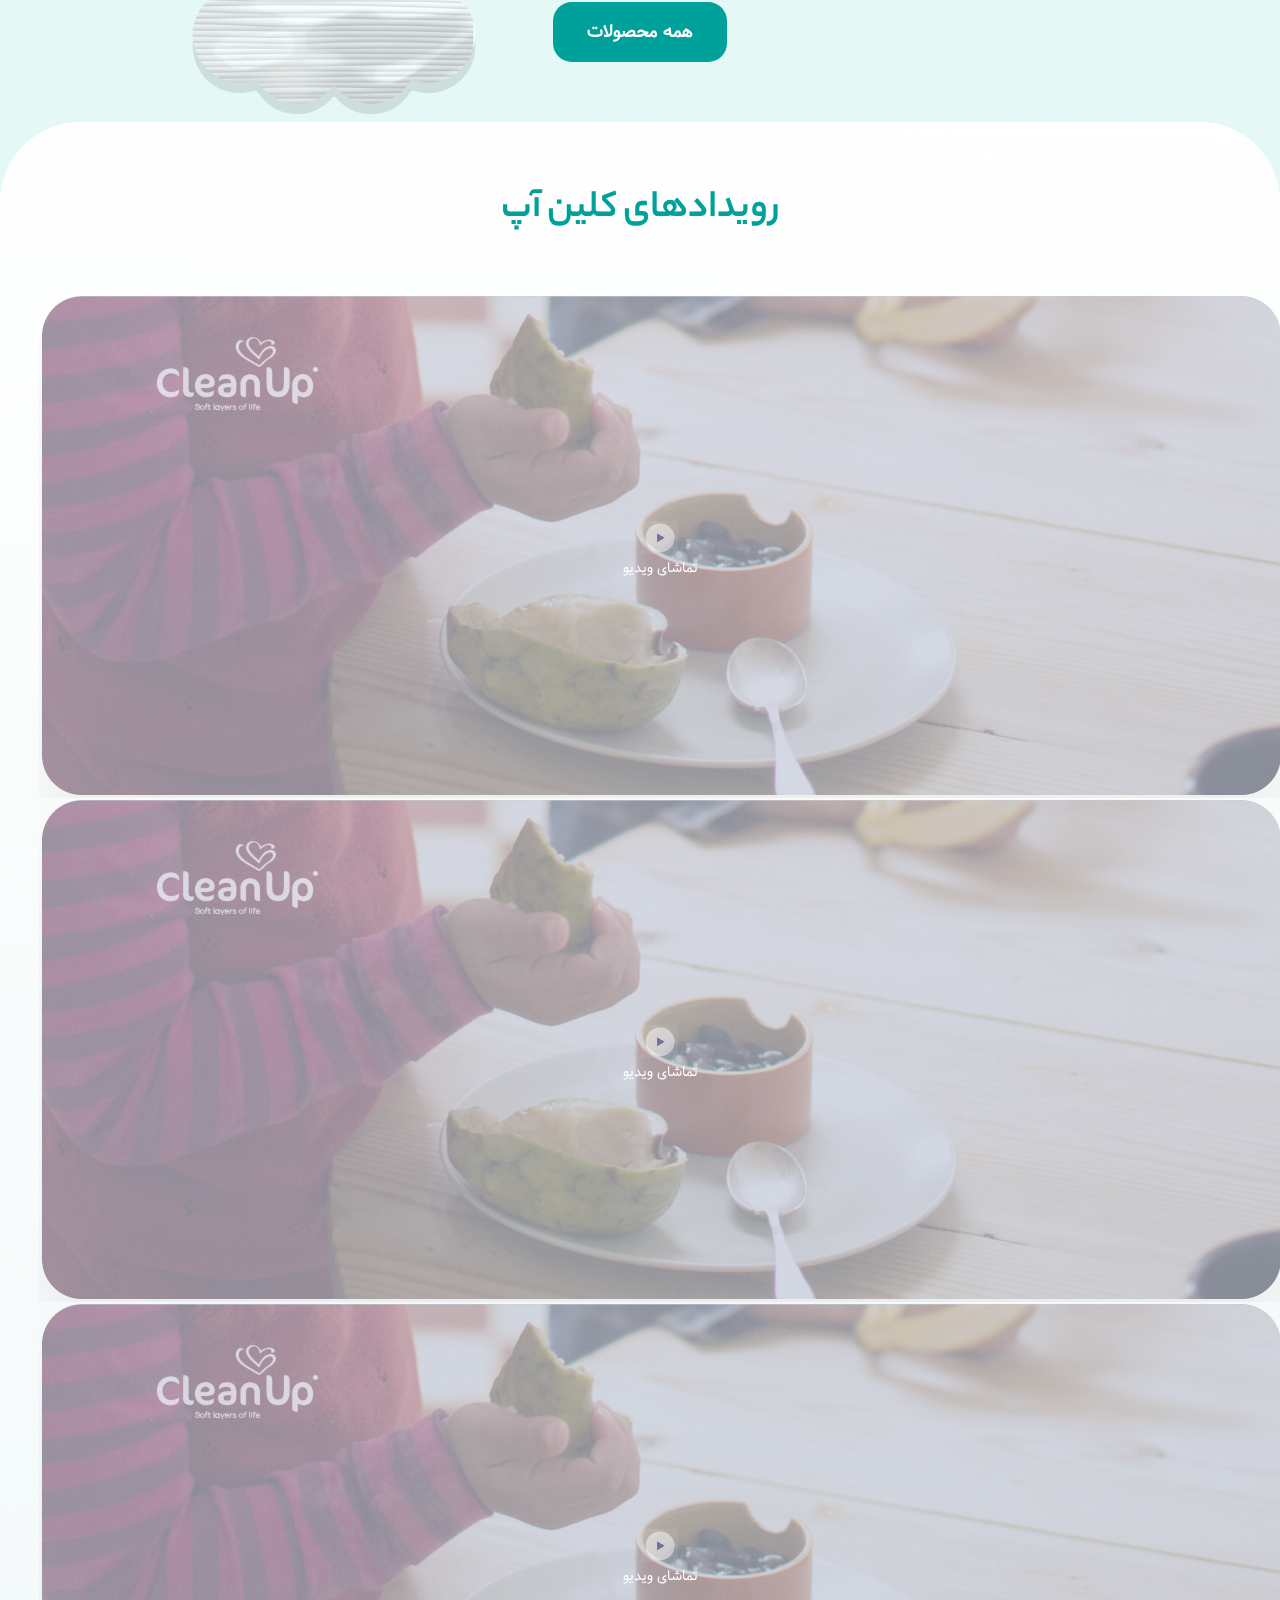
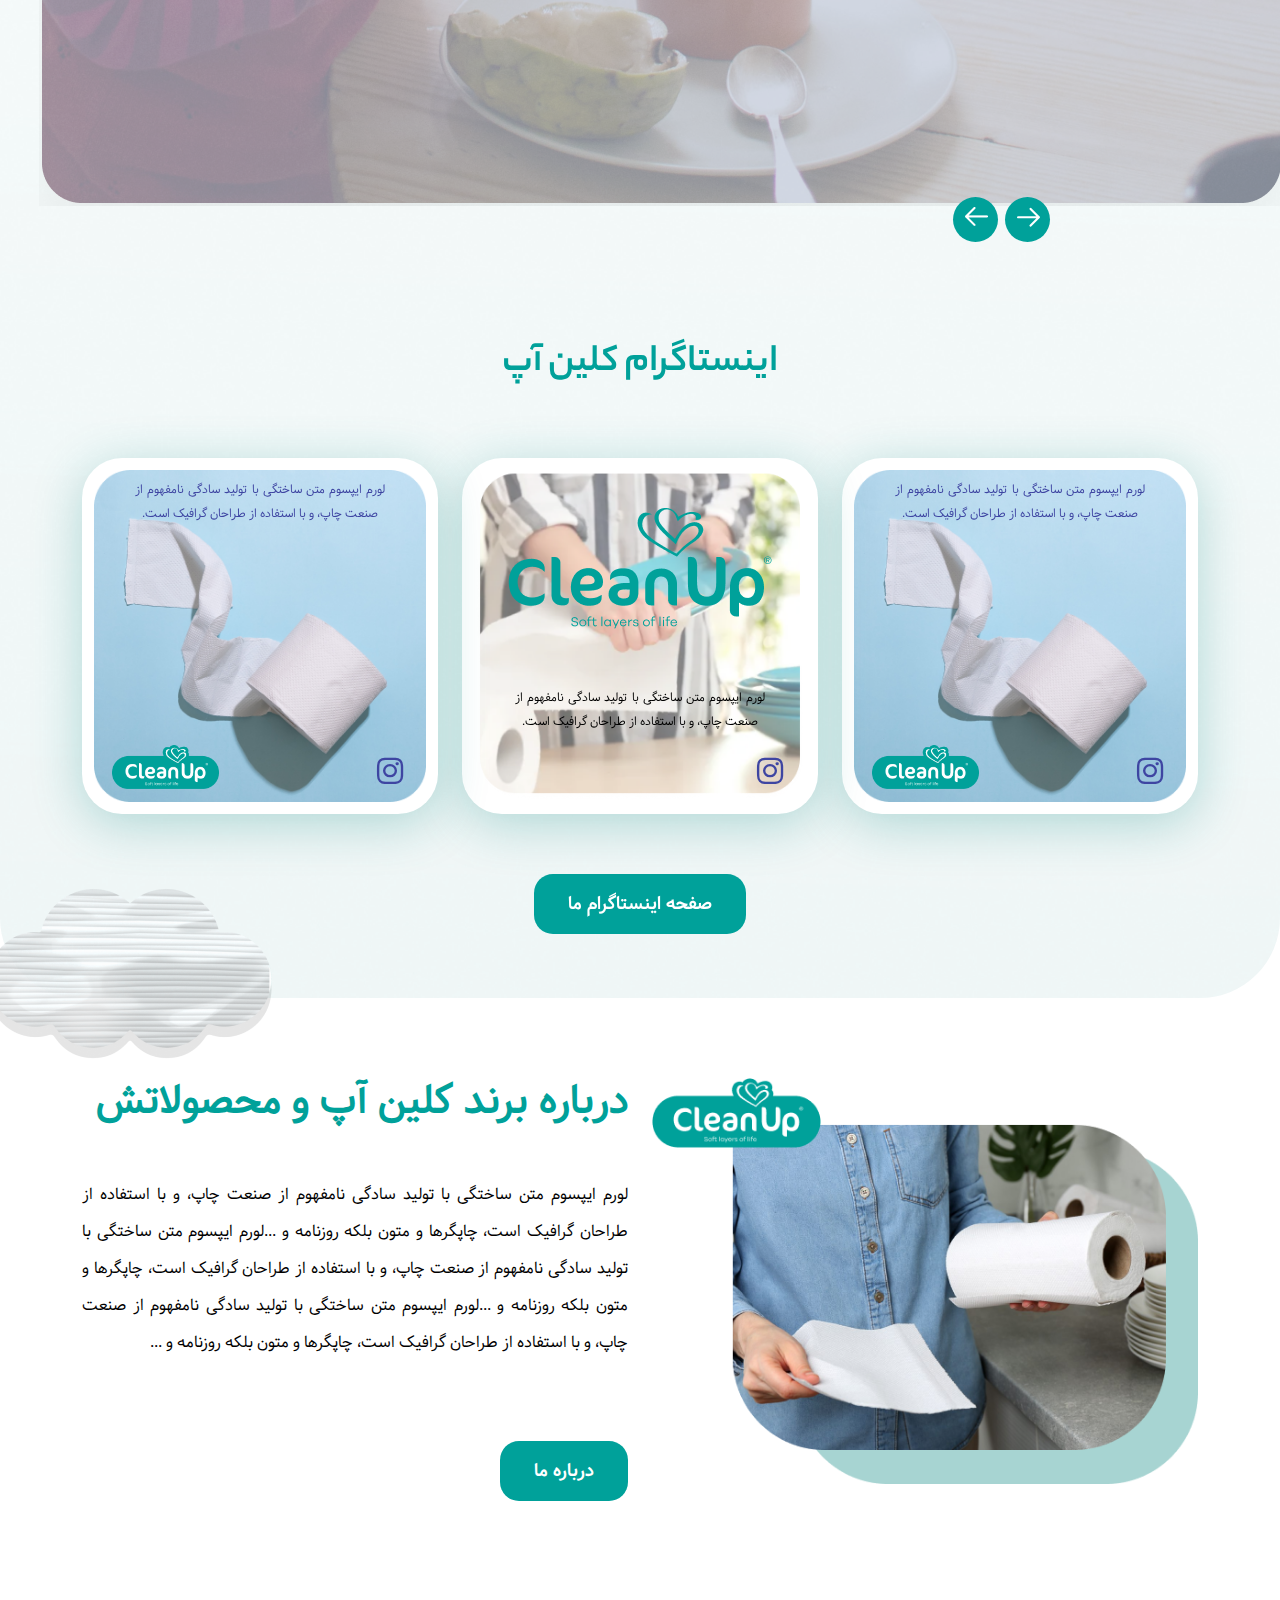
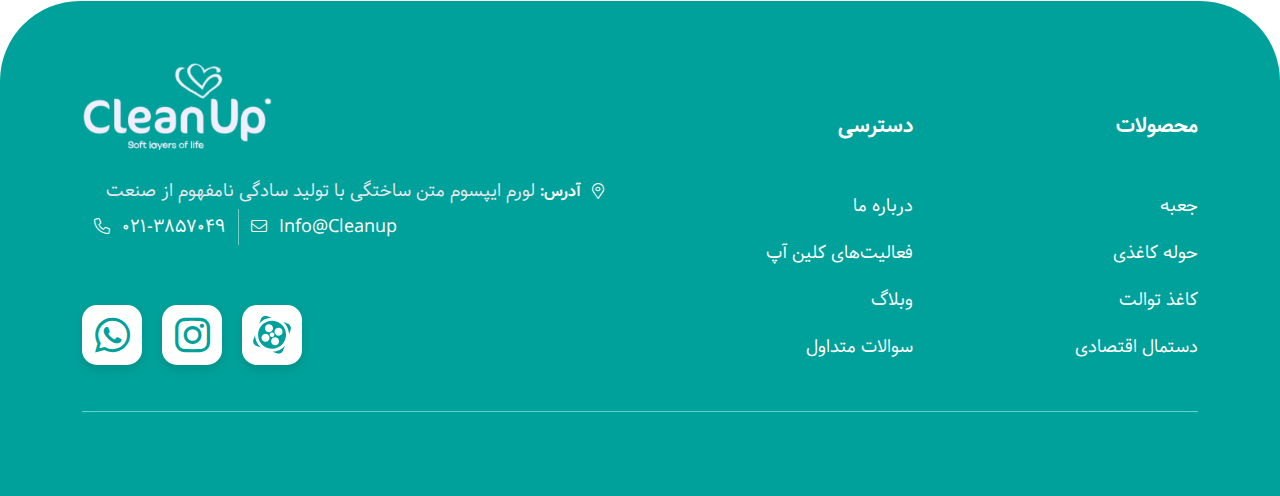
==== commit 45593519: "commit v7" ====
--- a/index.html
+++ b/index.html
@@ -226,7 +226,7 @@
                   <div class="swiper-slide">
                     <div class="box">
                       <div class="imgBox">
-                        <img src="assets/images/product4.jpg" alt="" />
+                        <img src="assets/images/product1.jpg" alt="" />
                       </div>
                       <div class="card-footer">
                         <span class="category">۱۵۰ برگ</span>
@@ -293,7 +293,7 @@
                   <div class="swiper-slide">
                     <div class="box">
                       <div class="imgBox">
-                        <img src="assets/images/product4.jpg" alt="" />
+                        <img src="assets/images/product1.jpg" alt="" />
                       </div>
                       <div class="card-footer">
                         <span class="category">۱۵۰ برگ</span>
@@ -360,7 +360,7 @@
                   <div class="swiper-slide">
                     <div class="box">
                       <div class="imgBox">
-                        <img src="assets/images/product4.jpg" alt="" />
+                        <img src="assets/images/product1.jpg" alt="" />
                       </div>
                       <div class="card-footer">
                         <span class="category">۱۵۰ برگ</span>
@@ -427,7 +427,7 @@
                   <div class="swiper-slide">
                     <div class="box">
                       <div class="imgBox">
-                        <img src="assets/images/product4.jpg" alt="" />
+                        <img src="assets/images/product1.jpg" alt="" />
                       </div>
                       <div class="card-footer">
                         <span class="category">۱۵۰ برگ</span>
@@ -464,7 +464,8 @@
                   data-bs-toggle="modal"
                   data-bs-target="#modal1"
                 >
-                  <img src="assets/images/banner.png" alt="" />
+                  <img src="assets/images/banner.png" alt="" class="desktop" />
+                  <img src="assets/images/bannerMo.png" alt="" class="mobile"/>
                   <div class="seeVideo">
                     <img src="./assets/images/seeVideo.png" alt="" />
                     <p>تماشای ویدیو</p>
@@ -472,8 +473,13 @@
                 </div>
               </div>
               <div class="swiper-slide">
-                <div class="content">
-                  <img src="assets/images/banner.png" alt="" />
+                <div
+                  class="content"
+                  data-bs-toggle="modal"
+                  data-bs-target="#modal1"
+                >
+                  <img src="assets/images/banner.png" alt="" class="desktop" />
+                  <img src="assets/images/bannerMo.png" alt="" class="mobile"/>
                   <div class="seeVideo">
                     <img src="./assets/images/seeVideo.png" alt="" />
                     <p>تماشای ویدیو</p>
@@ -481,8 +487,13 @@
                 </div>
               </div>
               <div class="swiper-slide">
-                <div class="content">
-                  <img src="assets/images/banner.png" alt="" />
+                <div
+                  class="content"
+                  data-bs-toggle="modal"
+                  data-bs-target="#modal1"
+                >
+                  <img src="assets/images/banner.png" alt="" class="desktop" />
+                  <img src="assets/images/bannerMo.png" alt="" class="mobile"/>
                   <div class="seeVideo">
                     <img src="./assets/images/seeVideo.png" alt="" />
                     <p>تماشای ویدیو</p>
@@ -490,8 +501,12 @@
                 </div>
               </div>
             </div>
-            <div class="swiper-button-next"></div>
-            <div class="swiper-button-prev"></div>
+            <div class="swiper-button-next">
+              <img src="./assets/images/prev.png" alt="" />
+            </div>
+            <div class="swiper-button-prev">
+              <img src="./assets/images/next.png" alt="" />
+            </div>
             <div class="swiper-pagination"></div>
           </div>
         </section>
--- a/assets/css/harmony.css
+++ b/assets/css/harmony.css
@@ -6,7 +6,7 @@
  * Licensed under MIT (https://github.com/twbs/bootstrap/blob/main/LICENSE)
  */
 @import "../css/fontawesome/css/all.min.css";
-@import "../fonts/yekanBakh/yekanBakh.css";
+@import "../fonts/yekan-bakh/yekanBakh.css";
 @import "../fonts/samim/samim.css";
 :root {
   --bs-blue: #0d6efd;
--- a/assets/css/main.css
+++ b/assets/css/main.css
@@ -10,6 +10,7 @@
   color: #00a19a;
   margin: 0 auto 70px;
   text-align: center;
+  font-family: "Yekan-Bakh";
 }
 .btnCall {
   width: fit-content;
@@ -35,6 +36,7 @@
 header {
   padding: 20px 0;
   background: #fff;
+  box-shadow: 0px 10px 55px rgba(0, 0, 0, 0.1);
 }
 
 header .navbar {
@@ -44,6 +46,10 @@
   font-weight: 700;
   font-size: 16px;
   margin-left: 40px;
+  color: #99a5b1;
+}
+header .navbar .navItems a:first-child {
+  color: #00a19a;
 }
 header .navbar .navItems a:hover {
   color: #00a19a;
@@ -69,12 +75,13 @@
   padding: 0;
   background: rgb(57 195 187 / 0%);
 }
-
+#slide .slideSwiper {
+  padding-bottom: 50px;
+}
 #slide .container {
   display: flex;
-  align-items: flex-start;
+  align-items: center;
   position: relative;
-  padding-top: 100px;
 }
 #slide h1,
 #slide p {
@@ -84,12 +91,12 @@
   font-size: 68px;
   font-weight: 700;
   margin-bottom: 50px;
-  font-family: yekanBakh;
+  font-family: "Yekan-Bakh";
 }
 #slide p {
   font-weight: 400;
   font-size: 21px;
-  text-align: right;
+  text-align: justify;
   text-align-last: right;
   margin-bottom: 50px;
   max-width: 80%;
@@ -97,11 +104,11 @@
 #slide .picture {
   position: absolute;
   left: 60px;
-  bottom: 98px;
+  bottom: -50px;
   max-width: 50%;
 }
 #slide .swiper-wrapper {
-  max-height: 800px;
+  max-height: 700px;
 }
 #slide .content {
   width: 70%;
@@ -110,9 +117,10 @@
   display: flex;
 }
 #slide .slider1 {
-  background-image: url(../images/slider1.png);
-  background-size: contain;
+  background-image: url(../images/slider1test.png);
+  background-size: cover;
   background-repeat: no-repeat;
+  border-radius: 0 0 80px 80px;
 }
 #slide .slideSwiper .swiper-button-next::after,
 #slide .slideSwiper .swiper-button-prev::after {
@@ -149,7 +157,7 @@
   backdrop-filter: blur(30px);
   background-size: cover;
   background-repeat: no-repeat;
-  padding-bottom: 130px;
+  padding: 70px 0 130px;
 }
 #product h1 {
   color: #00a19a;
@@ -292,18 +300,9 @@
 }
 #banner .swiper-slide-active .content img {
   opacity: 1;
-}
-/* #banner .swiper-slide-active .content::after {
-  content: "";
-  position: absolute;
-  top: 30%;
-  left: 0;
-  width: 100%;
-  height: 100%;
-  background-image: url(../images/seeVideo.png);
-  background-repeat: no-repeat;
-  background-position: top;
-} */
+  border-radius: 45px;
+}
+
 #banner .content .seeVideo {
   position: absolute;
   left: 0;
@@ -315,18 +314,6 @@
 }
 #banner .content .seeVideo {
   font-size: 16px;
-}
-#banner .swiper-slide-active .content::before {
-  content: "";
-  position: absolute;
-  top: 10%;
-  left: -35%;
-  width: 100%;
-  height: 100%;
-  background-image: url(../images/logo-footer.png);
-  background-repeat: no-repeat;
-  background-position: top;
-  opacity: 0.7;
 }
 
 #banner .bannerSwiper {
@@ -346,6 +333,13 @@
 #banner .swiper-pagination-bullet {
   width: 18px;
   height: 18px;
+  border: 2px solid #3e45a2;
+  opacity: 1;
+}
+#banner .swiper-pagination-bullet.swiper-pagination-bullet-active {
+  width: 18px;
+  height: 18px;
+  border: none;
 }
 #banner .swiper-button-next,
 #banner .swiper-button-prev {
@@ -362,6 +356,7 @@
 #banner .swiper-button-next::after,
 #banner .swiper-button-prev::after {
   font-size: 24px;
+  content: "";
 }
 #banner .swiper-button-next {
   right: 22%;
@@ -374,7 +369,7 @@
 }
 .swiper-pagination .swiper-pagination-bullet {
   border: 1px solid #505860;
-  background: #fff;
+  background: transparent;
 }
 .swiper-pagination-bullet.swiper-pagination-bullet-active {
   border: none;
@@ -461,7 +456,8 @@
   z-index: 999;
 }
 #event .boxHover img {
-  margin-bottom: 0;
+  margin-bottom: 20px;
+  max-width: 40%;
 }
 #event .boxHover p {
   font-weight: 600;
@@ -524,7 +520,7 @@
   color: #fff;
   font-size: 21px;
   font-weight: 700;
-  margin-bottom: 1rem;
+  margin-bottom: 50px;
 }
 footer ul a {
   color: #fff;
@@ -559,7 +555,7 @@
   margin-bottom: 0;
   font-weight: 700;
   font-size: 16px;
-  color: #e6e8ef;
+  color: #fff;
 }
 footer .connection {
   display: flex;
@@ -591,6 +587,7 @@
 }
 footer .logo-footer {
   margin-bottom: 20px;
+  max-width: 35%;
 }
 footer .socials {
   display: flex;
@@ -673,7 +670,7 @@
   text-align: justify;
   text-align-last: right;
 }
-#categoryBanner .content .categoryBanner {
+#categoryBanner .content .categoryImg {
   margin-top: -100px;
 }
 
@@ -786,7 +783,11 @@
 
 /* =========================================== singleProduct styles =========================================== */
 #singleProduct {
-  padding: 100px 0;
+  /* background-image: url(../images/singlePageBg.png); */
+  background-repeat: no-repeat;
+  background-size: cover;
+  padding: 100px 0 200px;
+  margin-bottom: 0;
 }
 #singleProduct .container {
   display: flex;
@@ -796,24 +797,23 @@
 #singleProduct .productImg {
   width: 49%;
   padding: 0 10px;
-}
-#singleProduct .productImgBox {
+  background: #ffffff;
+  border-radius: 80px;
+}
+#singleProduct #productImg-tabContent {
   width: 100%;
   min-height: 240px;
 }
-#singleProduct .productImgBox img {
+#singleProduct #productImg-tabContent img {
   width: 80%;
+  margin: 0 auto;
 }
 #singleProduct .productContent {
   width: 49%;
-  padding: 30px 10px 0;
+  padding: 30px 30px 0 10px;
 }
 #singleProduct .productImg {
-  background: #ffffff;
-  border-radius: 80px;
-}
-#singleProduct .productImg {
-  padding: 50px;
+  padding: 70px 50px 90px;
   text-align: center;
   display: flex;
   flex-direction: column;
@@ -822,11 +822,13 @@
   margin-bottom: 30px;
 }
 #productImg-tabContent {
-  text-align: right;
+  width: 100%;
+  margin: 0 auto;
+  text-align: center;
 }
 #productImg-tab {
   flex-wrap: nowrap;
-  max-width: 60%;
+  max-width: 80%;
   margin: 50px auto 0;
   border-bottom: 1px solid #99a5b1;
 }
@@ -838,15 +840,23 @@
 }
 #singleProduct .nav-pills .nav-link {
   background-color: transparent;
-}
-#productImg-tabContent .title {
+  min-height: 90px;
+}
+.productContent .top {
+  display: flex;
+  justify-content: space-between;
+  align-items: center;
+  margin-bottom: 30px;
+}
+.productContent .title {
   font-weight: 700;
   font-size: 34px;
   color: #009c88;
   text-align: right;
-  margin-bottom: 30px;
-}
-#productImg-tabContent .caption {
+  margin-bottom: 0;
+  font-family: "Yekan-Bakh";
+}
+.productContent .caption {
   font-weight: 400;
   font-size: 16px;
   color: #343d46;
@@ -854,52 +864,57 @@
   text-align-last: right;
   margin-bottom: 60px;
 }
-#productImg-tabContent .properties {
+.productContent .properties {
   display: flex;
   flex-direction: row;
   align-items: center;
   justify-content: flex-start;
-}
-#productImg-tabContent .property {
   margin-bottom: 70px;
+}
+.productContent .property {
   margin-left: 80px;
 }
-#productImg-tabContent .property span {
+.productContent .property span {
   width: 67px;
   height: 68px;
   padding: 17px;
   border-radius: 50%;
   text-align: center;
 }
-#productImg-tabContent .property1 span {
+.productContent .property1 span {
   background: #80dbd6;
 }
-#productImg-tabContent .property2 span {
+.productContent .property2 span {
   background: #8f90f2;
 }
-#productImg-tabContent .property3 span {
+.productContent .property3 span {
   background: #edaea5;
 }
-#productImg-tabContent .property p {
+.productContent .property p {
   font-weight: 400;
   font-size: 18px;
   color: #001a8a;
   text-align: center;
-  margin-top: 16px;
+  margin: 16px auto 0;
 }
 .commentBtn {
-  background: #178f88;
+  width: 132px;
+  height: 59px;
+  background: #00a19a;
   border-radius: 19px;
   color: #fff;
   padding: 15px 34px;
-}
-
-.categorySwiper {
+  font-weight: 700;
+  font-size: 18px;
+}
+.commentBtn:hover {
+  box-shadow: 0px 0px 35px rgba(0, 161, 154, 0.45);
+}
+
+#main .categorySwiper {
+  display: flex;
+  padding: 0 30px 40px 0;
   margin-bottom: 80px;
-}
-#main .categorySwiper {
-  display: flex;
-  padding: 0 30px 40px 0;
 }
 #main .categorySwiper .swiper-pagination {
   display: none;
@@ -920,18 +935,20 @@
 
 /* testimunial */
 #testimunial {
-  background: #fff;
-  padding: 70px 0 100px;
+  background: linear-gradient(1.88deg, #eaf4f4 -22.4%, #ffffff 98.41%);
+  padding: 86px 0 100px;
+  border-radius: 80px 80px 0 0;
+  margin-top: -160px;
 }
 #testimunial .sectionTitle {
   font-weight: 700;
   font-size: 34px;
-  color: #009c88;
+  color: #00a19a;
   margin: 0 auto;
 }
 .testimonialSwiper {
   display: flex;
-  padding: 70px 0;
+  padding: 40px 0 100px;
 }
 .testimonialSwiper .swiper-slide {
   background: #ffffff;
@@ -940,23 +957,29 @@
   padding: 54px 94px 37px 64px;
 }
 .testimonialSwiper .swiper-slide .title {
-  color: #25398e;
+  color: #00a19a;
   font-weight: 700;
   font-size: 18px;
   text-align: right;
   text-align-last: right;
+  margin: 0;
+}
+.testimonialSwiper .swiper-slide .top {
+  display: flex;
+  justify-content: space-between;
+  align-items: center;
   margin-bottom: 20px;
 }
 .testimonialSwiper .swiper-slide .caption {
   color: #343d46;
   font-weight: 400;
   font-size: 16px;
-  text-align: right;
+  text-align: justify;
   text-align-last: right;
   margin-bottom: 25px;
 }
 .testimonialSwiper .swiper-slide .name {
-  color: #25398e;
+  color: #00a19a;
   font-weight: 700;
   font-size: 18px;
   text-align: right;
@@ -987,7 +1010,7 @@
   padding: 10px;
   position: absolute;
   bottom: 0;
-  top: 95%;
+  top: 94%;
 }
 .testimonialSwiper .swiper-button-next::after,
 .testimonialSwiper .swiper-button-prev::after {
@@ -1004,4 +1027,83 @@
 .testimonialSwiper .swiper-pagination-bullet {
   width: 18px;
   height: 18px;
-}
+  border: 2px solid #3e45a2;
+  opacity: 1;
+}
+.testimonialSwiper .swiper-pagination-bullet.swiper-pagination-bullet-active {
+  width: 18px;
+  height: 18px;
+  border: none;
+}
+.testimonialSwiper .swiper-button-next::after,
+.testimonialSwiper .swiper-button-prev::after {
+  font-size: 24px;
+  content: "";
+}
+
+/* =========================================== aboutUs styles =========================================== */
+#starter {
+  padding: 220px 0;
+}
+#starter .content {
+  background: #00a19a;
+  border-radius: 100px 0px 100px 100px;
+  padding: 96px 42px;
+  text-align: right;
+  text-align-last: right;
+}
+#starter .content .title {
+  font-weight: 700;
+  font-size: 18px;
+  color: #ffffff;
+  margin: 0 0 60px;
+  text-align: right;
+  text-align-last: right;
+}
+#starter .content .aboutUsTitle {
+  font-weight: 700;
+  font-size: 40px;
+  color: #ffffff;
+  margin: 0 0 40px;
+  text-align: right;
+  text-align-last: right;
+  font-family: "Yekan-Bakh";
+}
+#starter .content .aboutUsCaption {
+  font-weight: 400;
+  font-size: 32px;
+  color: #ffffff;
+  margin: 0;
+  text-align: right;
+  text-align-last: right;
+  font-family: "Yekan-Bakh";
+}
+#starter .aboutUsImg {
+  margin-top: -200px;
+}
+
+/* properies */
+#properies .content {
+  display: flex;
+  flex-direction: row;
+}
+#properies .property {
+  background: #ffffff;
+  border-radius: 40px;
+  padding: 20px;
+
+}
+#properies .property h2 {
+  font-weight: 700;
+  font-size: 32px;
+  color: #00a19a;
+  margin: 0 auto 27px;
+}
+#properies .property p {
+  font-weight: 400;
+  font-size: 16px;
+  color: #1d1d1b;
+  margin: 0;
+  text-align: justify;
+  text-align-last: center;
+}
--- a/assets/css/responsive.css
+++ b/assets/css/responsive.css
@@ -51,7 +51,7 @@
   #slide p {
     font-weight: 400;
     font-size: 12px;
-    text-align: right;
+    text-align: justify;
     margin-bottom: 37px;
     max-width: 100%;
   }
@@ -171,6 +171,10 @@
 #banner .swiper-button-prev {
   display: none;
 } */
+  #banner .swiper-slide .content img {
+    border-radius: 20px;
+  }
+
   #banner .content .seeVideo {
     top: 30%;
   }
@@ -196,7 +200,7 @@
     left: 0;
   }
   #banner .swiper-slide .content {
-    padding: 0 10px;
+    padding: 0;
   }
   #banner .swiper-pagination-bullet {
     background: #fff;
@@ -206,6 +210,8 @@
   #banner .swiper-pagination-bullet.swiper-pagination-bullet-active {
     background: #00a19a;
     border: none;
+    width: 10px;
+    height: 10px;
   }
   #banner .swiper-pagination-bullet {
     width: 10px;
@@ -305,10 +311,12 @@
     font-size: 12px;
     text-align: center;
     text-align-last: center;
+    color: #fff;
   }
   footer .address strong {
     font-weight: 700;
     font-size: 12px;
+    color: #fff;
   }
   footer .connection {
     justify-content: center;
@@ -334,6 +342,10 @@
   footer .address i {
     margin-left: 3px;
   }
+  footer .connection .connectionBox p {
+    font-weight: 400;
+    font-size: 12px;
+  }
 
   /* box */
   .box {
@@ -347,4 +359,226 @@
   .box img {
     max-width: 90%;
   }
+
+  /* category styles */
+  #categoryBanner {
+    padding: 130px 0 0;
+  }
+  #categoryBanner .container {
+    padding-right: 0;
+  }
+  #categoryBanner .container .row .col-md-6:first-child {
+    order: 1;
+  }
+  #categoryBanner .content {
+    border-radius: 0px 0px 0px 80px;
+    padding: 120px 15px 32px;
+    position: relative;
+  }
+  #categoryBanner .content .categoryImg {
+    margin-top: -100px;
+    position: absolute;
+    top: 5%;
+    max-width: 60%;
+    left: 5%;
+  }
+  #categoryBanner .content .title {
+    font-size: 14px;
+    margin-bottom: 20px;
+  }
+  #categoryBanner .content .categoryTitle {
+    font-size: 30px;
+    margin-bottom: 27px;
+  }
+  #categoryBanner .content .categoryCaption {
+    font-size: 14px;
+  }
+  /* main */
+  #main {
+    padding-top: 80px;
+  }
+  #main .container {
+    padding: 0;
+  }
+  #main .title {
+    font-size: 21px;
+    margin-bottom: 40px;
+  }
+  #main .categorySwiper {
+    flex-direction: column;
+    padding: 0;
+  }
+  #main .swiper-wrapper {
+    z-index: 90;
+    padding: 0 15px;
+  }
+  #main .categorySwiper {
+    margin-bottom: 0;
+  }
+  #main .categories {
+    margin-bottom: 40px;
+  }
+  .intro {
+    display: flex;
+    flex-direction: row;
+    align-items: center;
+    justify-content: center;
+    margin-bottom: 50px;
+  }
+  .intro .titleName {
+    font-size: 14px;
+    padding: 0;
+    border-bottom: none;
+  }
+  .intro .name {
+    font-size: 16px;
+    margin: 0;
+  }
+  .intro .subName {
+    font-size: 14px;
+    margin-bottom: 0;
+  }
+  #main .categorySwiper .swiper-button-next,
+  #main .categorySwiper .swiper-button-prev {
+    display: none;
+  }
+  .intro {
+    background: #00a19a;
+    border-radius: 0px 15px 15px 15px;
+    width: 95%;
+    height: fit-content;
+    margin-left: 0;
+    justify-content: space-around;
+    padding: 16px 0;
+    margin: 0 auto 40px;
+  }
+  .intro .categoryFooter {
+    border: none;
+    padding: 0;
+  }
+  .intro .number {
+    font-size: 14px;
+  }
+  .introBg {
+    border-radius: 15px 0px 15px 25px;
+    height: 59px;
+    bottom: -10px;
+    right: -7px;
+  }
+  .box .card-footer .category {
+    font-size: 14px;
+  }
+  .box .card-footer .seeAll {
+    font-size: 14px;
+  }
+
+  /*================================ singleProduct ================================*/
+  #singleProduct {
+    padding: 0 0 200px;
+    margin-bottom: 0;
+  }
+  #singleProduct .container {
+    padding: 0;
+    flex-direction: column;
+    justify-content: center;
+  }
+  #singleProduct .productImg {
+    width: 100%;
+    border-radius: 0 0 80px 80px;
+    padding: 50px 17px 90px;
+    margin-bottom: 0;
+  }
+  #productImg-tab {
+    max-width: 100%;
+  }
+  #singleProduct #productImg-tabContent {
+    width: 100%;
+    min-height: 150px;
+  }
+  #singleProduct .productContent {
+    width: 100%;
+    padding: 46px 15px 0;
+  }
+  .productContent .title {
+    font-size: 21px;
+  }
+  .productContent .top img {
+    max-width: 70%;
+  }
+  .productContent .caption {
+    font-size: 14px;
+    margin-bottom: 37px;
+  }
+  .productContent .properties {
+    justify-content: space-between;
+    margin-bottom: 60px;
+  }
+  .productContent .properties .property {
+    margin: 0;
+  }
+  .productContent .property span {
+    width: 50px;
+    height: 50px;
+    padding: 9px;
+  }
+  .productContent .property span img {
+    max-width: 50%;
+  }
+  .productContent .property p {
+    color: #000000;
+    font-weight: 400;
+    font-size: 14px;
+  }
+  .commentBtn {
+    width: 118px;
+    height: 36px;
+    font-size: 14px;
+    padding: 10px 35px;
+    border-radius: 10px;
+  }
+  /* testimunial */
+  #testimunial {
+    background: linear-gradient(1.88deg, #eaf4f4 -22.4%, #ffffff 98.41%);
+    padding-top: 37px;
+    margin-top: -160px;
+    border-radius: 60px 60px 0 0;
+  }
+  #testimunial .sectionTitle {
+    font-size: 21px;
+  }
+  #testimunial .swiper-pagination,
+  #testimunial .swiper-button-prev,
+  #testimunial .swiper-button-next {
+    display: none;
+  }
+  .testimonialSwiper {
+    padding: 40px 0 0;
+  }
+  .testimonialSwiper .swiper-slide {
+    padding: 56px 17px 30px;
+    box-shadow: 0px 0px 20px 10px rgba(229, 229, 229, 0.31);
+    border-radius: 30px;
+  }
+  .testimonialSwiper .swiper-slide .title {
+    font-size: 14px;
+  }
+  .testimonialSwiper .swiper-slide .top {
+    margin-bottom: 10px;
+    align-items: flex-start;
+  }
+  .testimonialSwiper .top img {
+    max-width: 30%;
+  }
+  .testimonialSwiper .swiper-slide .caption {
+    font-size: 14px;
+    color: #000000;
+    text-align: justify;
+    margin-bottom: 20px;
+  }
+  .testimonialSwiper .swiper-slide .name {
+    font-size: 14px;
+  }
+  .testimonialSwiper .swiper-slide .date {
+    font-size: 14px;
+  }
 }
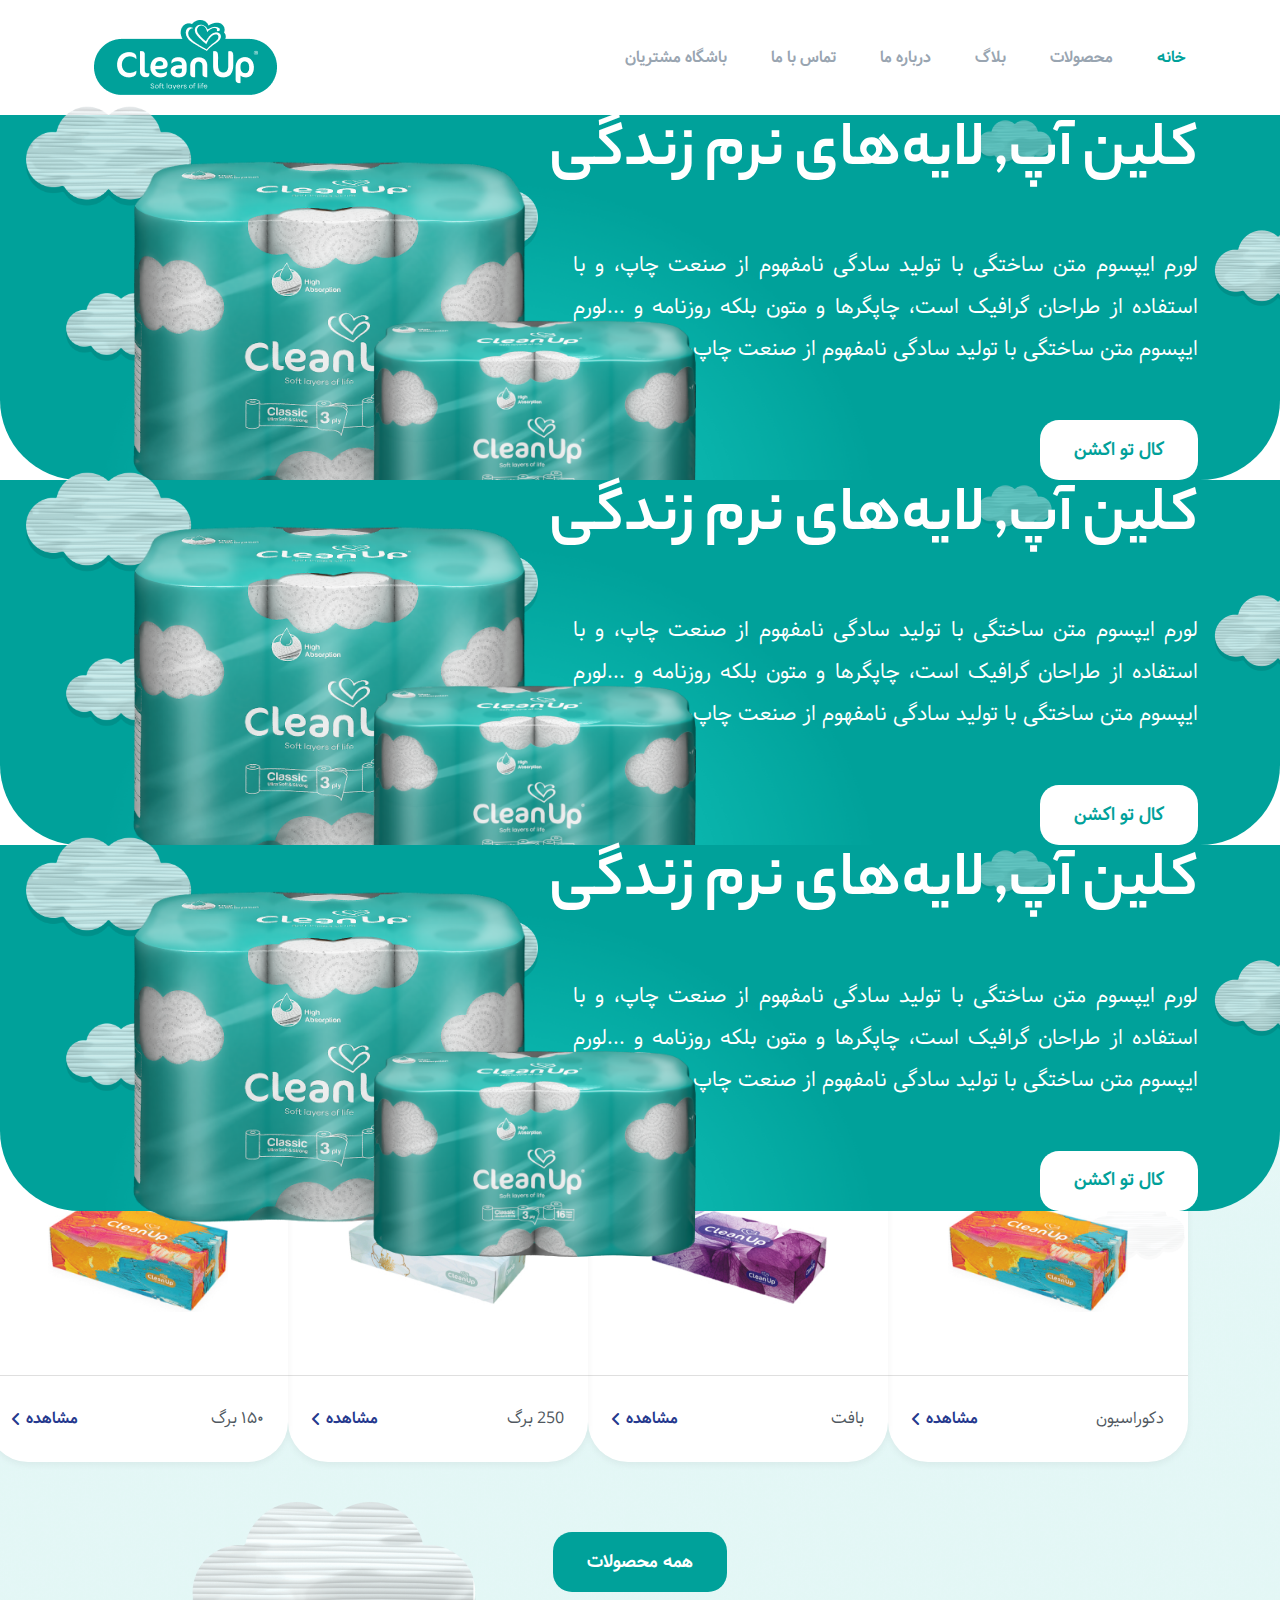
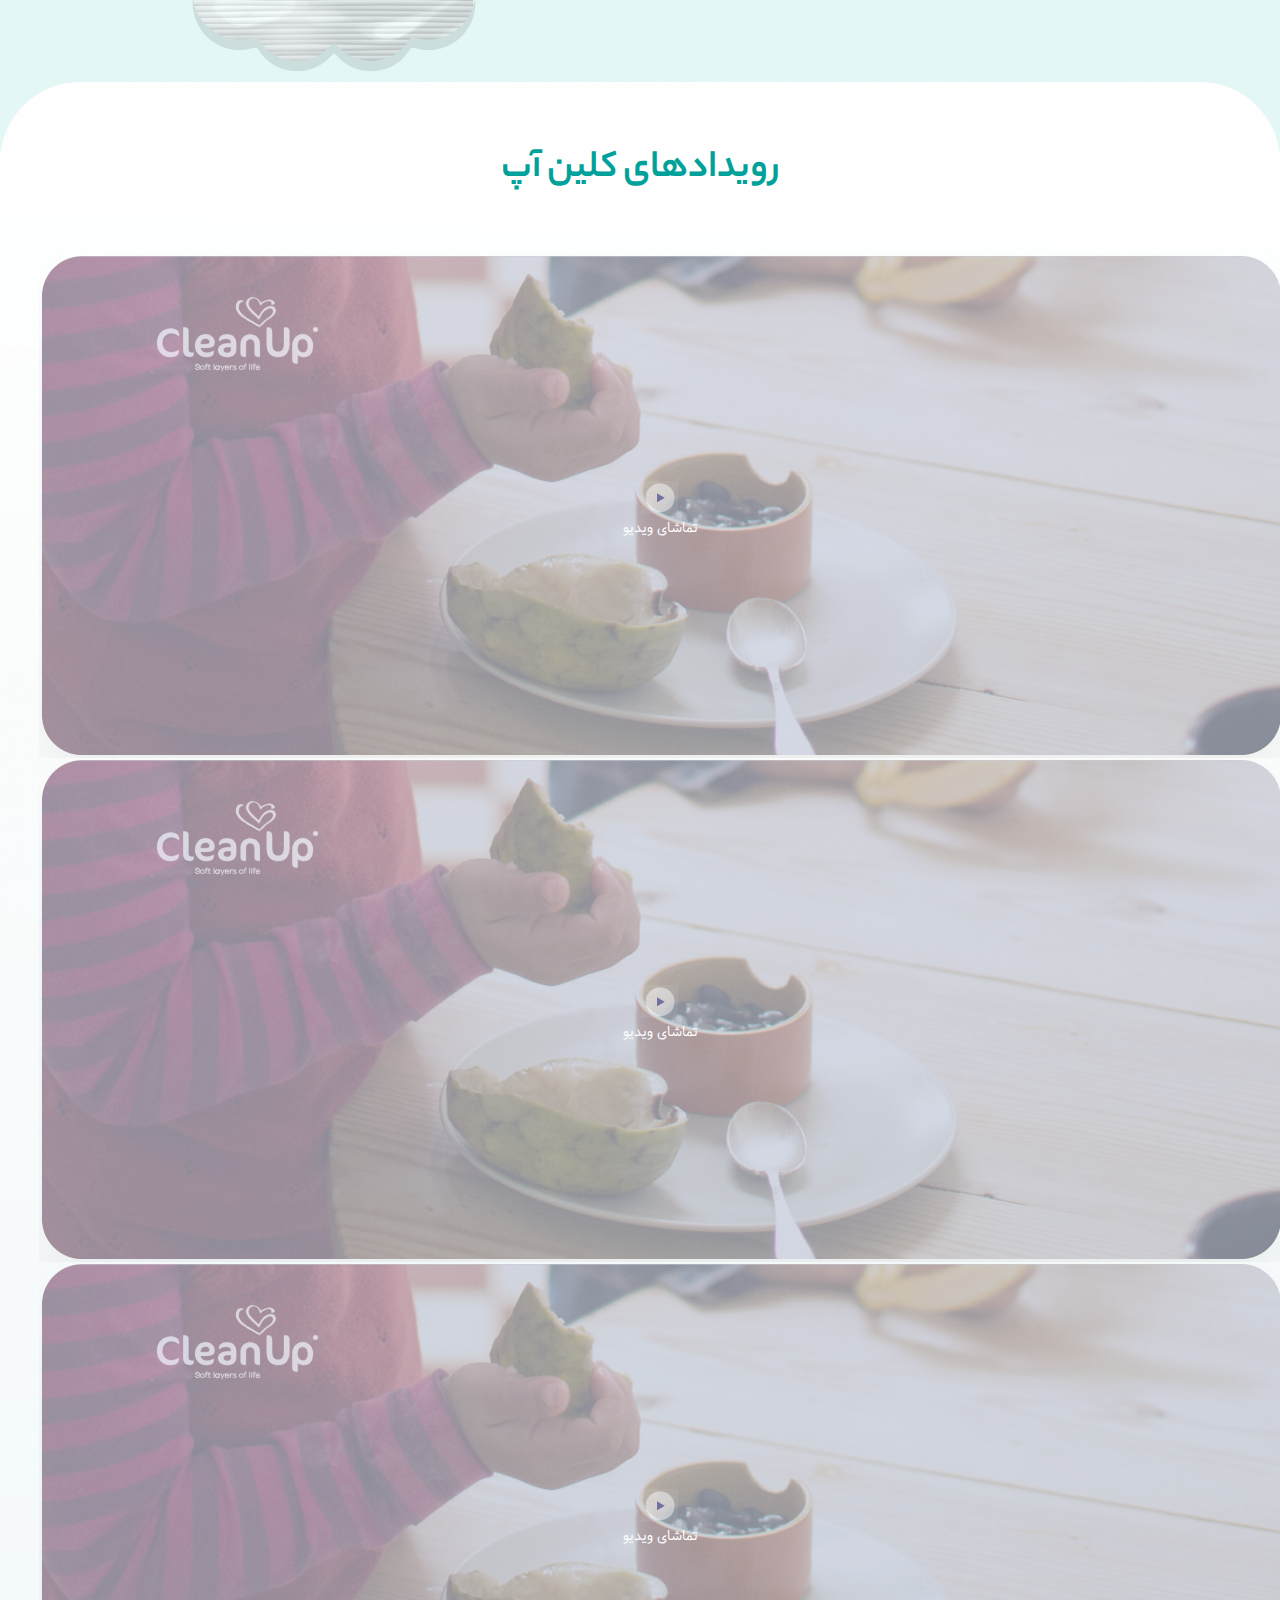
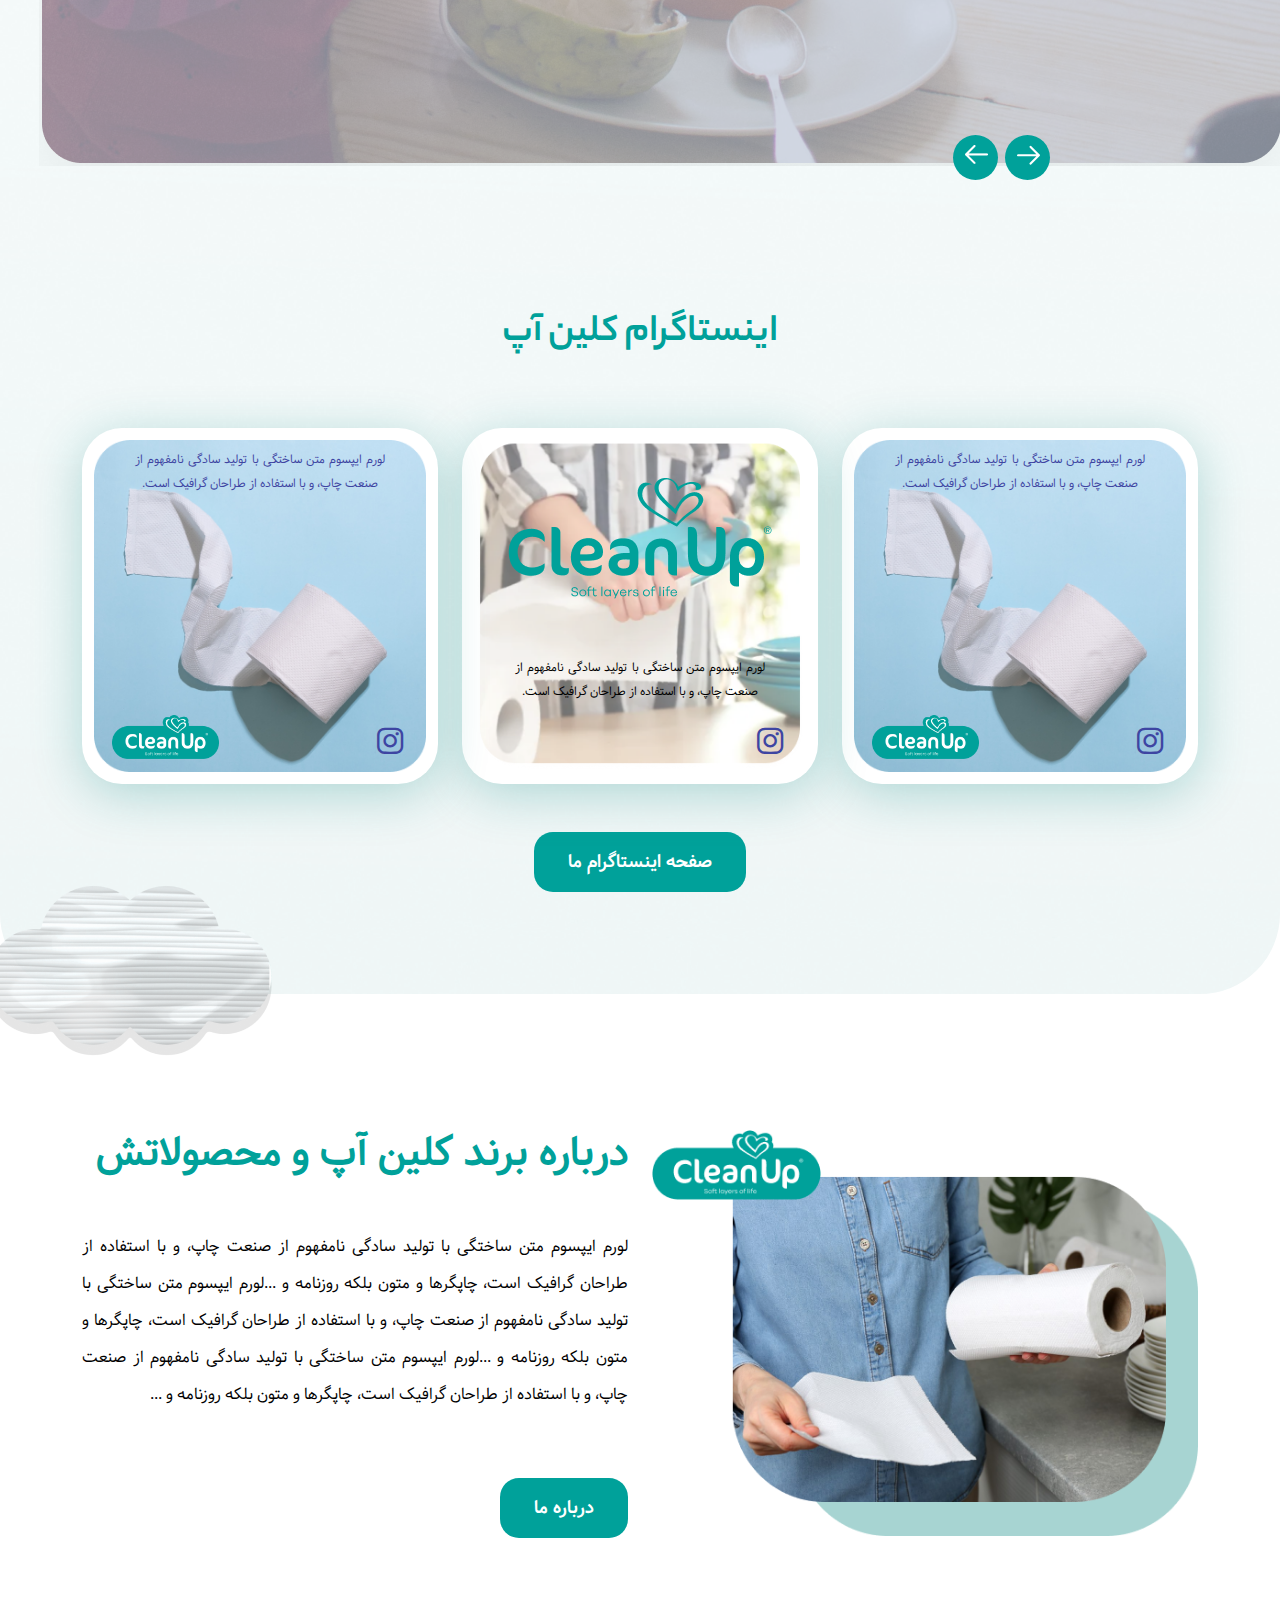
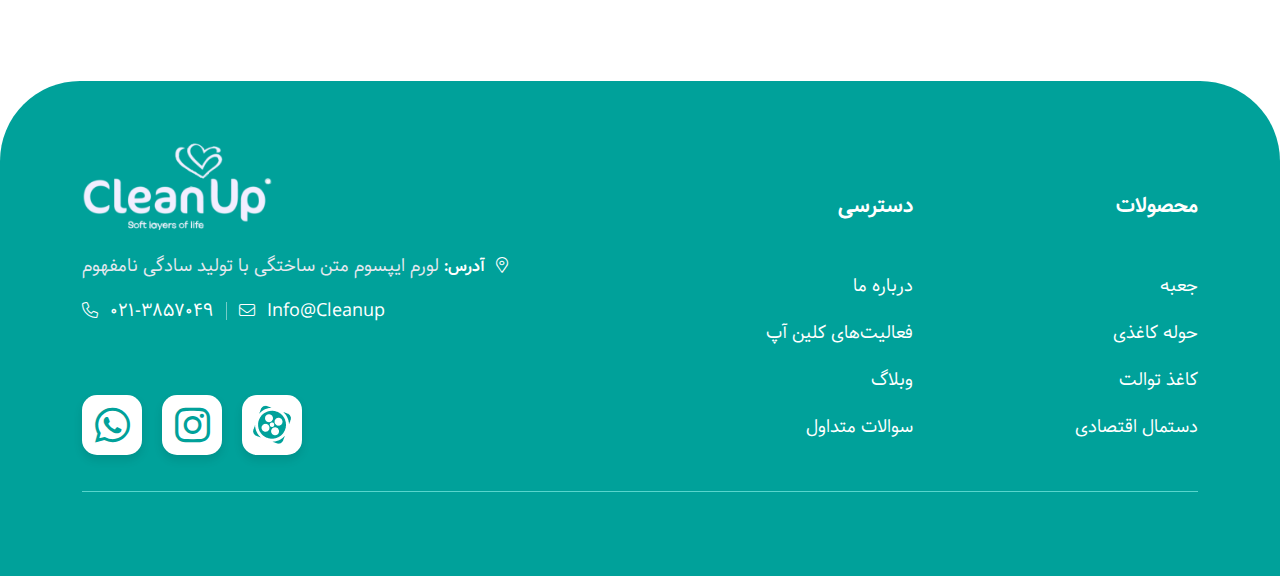
==== commit a24dcb1c: "commit v8" ====
--- a/index.html
+++ b/index.html
@@ -50,6 +50,17 @@
         <div class="swiper slideSwiper">
           <div class="swiper-wrapper">
             <div class="swiper-slide slider1">
+              <img
+                src="./assets/images/slider1CloudLeft.png"
+                alt=""
+                class="slider1CloudLeft desktop"
+              />
+              <img
+                src="./assets/images/slider1CloudRight.png"
+                alt=""
+                class="slider1CloudRight desktop"
+              />
+
               <div class="container">
                 <div class="content">
                   <h1>کلین آپ, لایه‌های نرم زندگی</h1>
@@ -67,6 +78,17 @@
               </div>
             </div>
             <div class="swiper-slide slider1">
+              <img
+                src="./assets/images/slider1CloudLeft.png"
+                alt=""
+                class="slider1CloudLeft desktop"
+              />
+              <img
+                src="./assets/images/slider1CloudRight.png"
+                alt=""
+                class="slider1CloudRight desktop"
+              />
+
               <div class="container">
                 <div class="content">
                   <h1>کلین آپ, لایه‌های نرم زندگی</h1>
@@ -84,6 +106,17 @@
               </div>
             </div>
             <div class="swiper-slide slider1">
+              <img
+                src="./assets/images/slider1CloudLeft.png"
+                alt=""
+                class="slider1CloudLeft desktop"
+              />
+              <img
+                src="./assets/images/slider1CloudRight.png"
+                alt=""
+                class="slider1CloudRight desktop"
+              />
+
               <div class="container">
                 <div class="content">
                   <h1>کلین آپ, لایه‌های نرم زندگی</h1>
@@ -110,7 +143,15 @@
       <!-- product -->
       <section id="product">
         <div class="container">
-          <h1 class="section-title">محصولات کلین آپ</h1>
+          <h1 class="section-title">
+            <img
+              src="./assets/images/cloud.png"
+              class="productCloudTop mobile"
+              alt=""
+            />
+
+            محصولات کلین آپ
+          </h1>
           <ul class="nav nav-pills" id="pills-tab" role="tablist">
             <li class="nav-item" role="presentation">
               <button
@@ -446,6 +487,11 @@
             </div>
           </div>
         </div>
+        <img
+        src="./assets/images/cloud.png"
+        class="productCloudBottom mobile"
+        alt=""
+      />
       </section>
 
       <!-- Design by Harmony Agency -->
@@ -465,7 +511,7 @@
                   data-bs-target="#modal1"
                 >
                   <img src="assets/images/banner.png" alt="" class="desktop" />
-                  <img src="assets/images/bannerMo.png" alt="" class="mobile"/>
+                  <img src="assets/images/bannerMo.png" alt="" class="mobile" />
                   <div class="seeVideo">
                     <img src="./assets/images/seeVideo.png" alt="" />
                     <p>تماشای ویدیو</p>
@@ -479,7 +525,7 @@
                   data-bs-target="#modal1"
                 >
                   <img src="assets/images/banner.png" alt="" class="desktop" />
-                  <img src="assets/images/bannerMo.png" alt="" class="mobile"/>
+                  <img src="assets/images/bannerMo.png" alt="" class="mobile" />
                   <div class="seeVideo">
                     <img src="./assets/images/seeVideo.png" alt="" />
                     <p>تماشای ویدیو</p>
@@ -493,7 +539,7 @@
                   data-bs-target="#modal1"
                 >
                   <img src="assets/images/banner.png" alt="" class="desktop" />
-                  <img src="assets/images/bannerMo.png" alt="" class="mobile"/>
+                  <img src="assets/images/bannerMo.png" alt="" class="mobile" />
                   <div class="seeVideo">
                     <img src="./assets/images/seeVideo.png" alt="" />
                     <p>تماشای ویدیو</p>
@@ -665,7 +711,7 @@
                   <i class="fa-light fa-location-dot"></i>
                   <p>
                     <strong>آدرس:</strong>
-                    لورم ایپسوم متن ساختگی با تولید سادگی نامفهوم از صنعت
+                    لورم ایپسوم متن ساختگی با تولید سادگی نامفهوم
                   </p>
                 </div>
                 <div class="connection">
--- a/assets/css/main.css
+++ b/assets/css/main.css
@@ -61,14 +61,14 @@
 header .navbar-brand {
   padding: 0;
 }
-.stickyHeader {
+/* .stickyHeader {
   width: 100%;
   position: fixed;
   top: 0;
   z-index: 999;
   background: #ffffff;
   box-shadow: 0px 10px 55px rgba(0, 0, 0, 0.1);
-}
+} */
 
 /*============== Slider ==================*/
 #slide {
@@ -88,7 +88,7 @@
   color: #fff;
 }
 #slide h1 {
-  font-size: 68px;
+  font-size: 66px;
   font-weight: 700;
   margin-bottom: 50px;
   font-family: "Yekan-Bakh";
@@ -115,12 +115,25 @@
 }
 #slide .swiper-slide {
   display: flex;
+  max-height: 544px;
 }
 #slide .slider1 {
-  background-image: url(../images/slider1test.png);
+  background-image: url(../images/slider11.png);
   background-size: cover;
   background-repeat: no-repeat;
   border-radius: 0 0 80px 80px;
+  position: relative;
+}
+#slide .slider1 .slider1CloudLeft {
+  position: absolute;
+  top: -4%;
+  left: 2%;
+  max-width: 40%;
+}
+#slide .slider1 .slider1CloudRight {
+  position: absolute;
+  top: 0;
+  right: 0;
 }
 #slide .slideSwiper .swiper-button-next::after,
 #slide .slideSwiper .swiper-button-prev::after {
@@ -138,6 +151,8 @@
 }
 
 #slide .btnCall {
+  font-size: 18px;
+  font-weight: 700;
   margin-right: 0;
   background-color: #fff;
   color: #00a19a;
@@ -154,10 +169,9 @@
       rgba(57, 195, 187, 0.069) 60.29%,
       rgba(57, 195, 187, 0) 97.67%
     );
-  backdrop-filter: blur(30px);
   background-size: cover;
   background-repeat: no-repeat;
-  padding: 70px 0 130px;
+  padding: 0 0 160px;
 }
 #product h1 {
   color: #00a19a;
@@ -198,7 +212,7 @@
   justify-content: space-between;
 }
 .box:hover {
-  box-shadow: 0px 3px 7px rgba(0, 0, 0, 0.0509804);
+  box-shadow: 0px 5px 30px rgba(23, 143, 136, 0.3);
 }
 .box .imgBox {
   height: 100%;
@@ -238,8 +252,13 @@
 .box .card-footer .seeAll i {
   margin-right: 6px;
 }
-.boxSwiper {
+
+.boxSwiper,
+.economicalSwiper,
+.paperTowelSwiper,
+.toiletPaperSwiper {
   margin-bottom: 70px;
+  padding: 0 10px;
 }
 #product .swiper-wrapper {
   max-height: 400px;
@@ -249,7 +268,7 @@
   align-items: center;
 }
 #product .swiper-slide-active .box {
-  box-shadow: 0px 3px 20px rgb(23 143 136 / 30%);
+  box-shadow: 0px 5px 30px rgba(23, 143, 136, 0.3);
 }
 #product .swiper-slide {
   height: fit-content;
@@ -269,7 +288,6 @@
 
 /*================================ sectionCombine ================================*/
 #sectionCombine {
-  border-radius: 80px;
   background-image: url(../images/sectionCombineBg.png);
   background-repeat: no-repeat;
   position: relative;
@@ -319,7 +337,7 @@
 #banner .bannerSwiper {
   position: relative;
   display: flex;
-  padding: 0 0 70px;
+  padding: 0 0 80px;
 }
 
 #banner .swiper-horizontal > .swiper-pagination-bullets,
@@ -351,7 +369,7 @@
   padding: 10px;
   position: absolute;
   bottom: 0;
-  top: 95%;
+  top: 93%;
 }
 #banner .swiper-button-next::after,
 #banner .swiper-button-prev::after {
@@ -370,6 +388,7 @@
 .swiper-pagination .swiper-pagination-bullet {
   border: 1px solid #505860;
   background: transparent;
+  opacity: 1;
 }
 .swiper-pagination-bullet.swiper-pagination-bullet-active {
   border: none;
@@ -382,9 +401,10 @@
   background-size: cover;
   background-repeat: no-repeat;
   border-radius: 80px;
+  padding-bottom: 70px;
 }
 #event .btnCall {
-  margin-top: 60px;
+  margin-top: 48px;
 }
 #event .eventBox {
   background: #ffffff;
@@ -446,7 +466,7 @@
   right: 0;
   left: 0;
   bottom: 0;
-  background: rgba(0, 161, 154, 0.5);
+  background: rgba(0, 161, 154, 0.8);
   border-radius: 40px;
   opacity: 0;
   display: flex;
@@ -475,14 +495,15 @@
 }
 #event .content:hover .boxHover {
   opacity: 1;
+  transition: all 0.7s;
 }
 #event .socialsBox {
   margin: 0 auto;
 }
 /*================================ About ================================*/
 #about {
-  padding: 0;
-  margin: 80px auto 100px;
+  padding: 136px 0 143px;
+  margin: 0;
 }
 #about h1 {
   color: #00a19a;
@@ -496,7 +517,7 @@
   color: #000000;
   font-weight: 400;
   font-size: 16px;
-  margin-bottom: 80px;
+  margin-bottom: 65px;
   line-height: 37px;
 }
 #about .btnCall {
@@ -536,8 +557,8 @@
 footer .address {
   display: flex;
   flex-direction: row;
-  align-items: center;
-  justify-content: center;
+  align-items: baseline;
+  justify-content: flex-end;
 }
 footer .address i {
   color: #fff;
@@ -550,6 +571,7 @@
   color: #e6e8ef;
   display: inline-block;
   text-align: right;
+  line-height: 1.2;
 }
 footer .address strong {
   margin-bottom: 0;
@@ -567,20 +589,23 @@
   display: flex;
   flex-direction: row;
   justify-content: flex-end;
-  margin-bottom: 60px;
+  margin: 25px 0 75px;
 }
 footer .connection .connectionBox {
   padding: 0 12px;
   line-height: 1;
 }
+
 footer .connection .connectionBox:last-child {
   border-right: 1px solid rgba(255, 255, 255, 0.46);
+  padding-left: 0;
 }
 footer .connection .connectionBox p {
   display: inline-block;
   margin: 0 0 0 8px;
   font-weight: 400;
   font-size: 18px;
+  line-height: 0.9;
 }
 footer .col-md-6 {
   text-align: left;
@@ -1091,7 +1116,6 @@
   background: #ffffff;
   border-radius: 40px;
   padding: 20px;
-
 }
 #properies .property h2 {
   font-weight: 700;
--- a/assets/css/responsive.css
+++ b/assets/css/responsive.css
@@ -40,6 +40,9 @@
     max-width: 90px;
   }
   /*================================ slide ================================*/
+  #slide {
+    background: rgba(57, 195, 187, 0.069) 97.29%;
+  }
   #slide .swiper-wrapper {
     max-height: 550px;
   }
@@ -60,10 +63,10 @@
   }
   #slide .container {
     position: unset;
-    padding-top: 0;
+    padding: 0 15px;
   }
   #slide .slideSwiper {
-    padding-bottom: 30px;
+    padding-bottom: 45px;
   }
   #slide .swiper-slide {
     display: flex;
@@ -83,7 +86,7 @@
     left: 0;
     top: unset;
     right: 0;
-    bottom: -8%;
+    bottom: -6%;
     max-width: 80%;
     z-index: 1000;
     margin: 0 auto;
@@ -104,6 +107,8 @@
     background: #ffffff;
     color: #00a19a;
     margin-right: 0;
+    font-weight: 700;
+    font-size: 12px;
   }
 
   /*================================ product ================================*/
@@ -111,9 +116,25 @@
     padding-bottom: 100px;
     background: linear-gradient(
       0deg,
-      rgb(57 195 187 / 6%) 60.29%,
-      rgba(57, 195, 187, 0) 97.67%
+      rgba(57, 195, 187, 0.069) 97.29%,
+      rgba(57, 195, 187, 0.067) 97.67%
     );
+    position: relative;
+  }
+  #product .section-title {
+    position: relative;
+  }
+  #product .productCloudTop {
+    position: absolute;
+    top: -20px;
+    left: -20px;
+    max-width: 20%;
+  }
+  #product .productCloudBottom {
+    position: absolute;
+    bottom: 17%;
+    right: 0px;
+    max-width: 20%;
   }
   #product .container {
     padding: 0 14px 0 0;
@@ -159,6 +180,7 @@
   }
   .bottomCloud {
     max-width: 40%;
+    left: -15%;
   }
   /*================================ sectionCombine ================================*/
 
@@ -227,6 +249,9 @@
   }
 
   /*================================ event ================================*/
+  #event {
+    padding-bottom: 40px;
+  }
   #event .row {
     flex-wrap: nowrap;
     overflow-x: scroll;
@@ -270,12 +295,13 @@
   }
   /*================================ about ================================*/
   #about {
-    margin: 60px auto;
+    margin: 0 auto;
+    padding: 60px 0 90px;
   }
   #about h1 {
     font-weight: 700;
     font-size: 21px;
-    margin-bottom: 25px;
+    margin-bottom: 20px;
   }
   #about p {
     font-weight: 400;
@@ -328,6 +354,8 @@
   }
   footer .socials {
     justify-content: space-evenly;
+    max-width: 70%;
+    margin: 0 auto;
   }
   footer .content {
     padding: 0 15px 44px;
@@ -338,6 +366,7 @@
   footer .address {
     margin-bottom: 20px;
     align-items: flex-start;
+    justify-content: center;
   }
   footer .address i {
     margin-left: 3px;
@@ -348,10 +377,18 @@
   }
 
   /* box */
+  #product .swiper-slide-active .box {
+    box-shadow: none;
+  }
   .box {
     padding: 0;
     width: 250px;
     height: 313px;
+    box-shadow: 0px 3px 7px rgba(0, 0, 0, 0.0509804);
+  }
+
+  .box .imgBox {
+    padding: 0 20px;
   }
   .box .card-footer {
     padding: 27px 13px;
@@ -372,7 +409,7 @@
   }
   #categoryBanner .content {
     border-radius: 0px 0px 0px 80px;
-    padding: 120px 15px 32px;
+    padding: 120px 17px 32px;
     position: relative;
   }
   #categoryBanner .content .categoryImg {
@@ -493,7 +530,7 @@
   }
   #singleProduct #productImg-tabContent {
     width: 100%;
-    min-height: 150px;
+    min-height: 175px;
   }
   #singleProduct .productContent {
     width: 100%;
@@ -568,6 +605,7 @@
   }
   .testimonialSwiper .top img {
     max-width: 30%;
+    margin-top: 5px;
   }
   .testimonialSwiper .swiper-slide .caption {
     font-size: 14px;
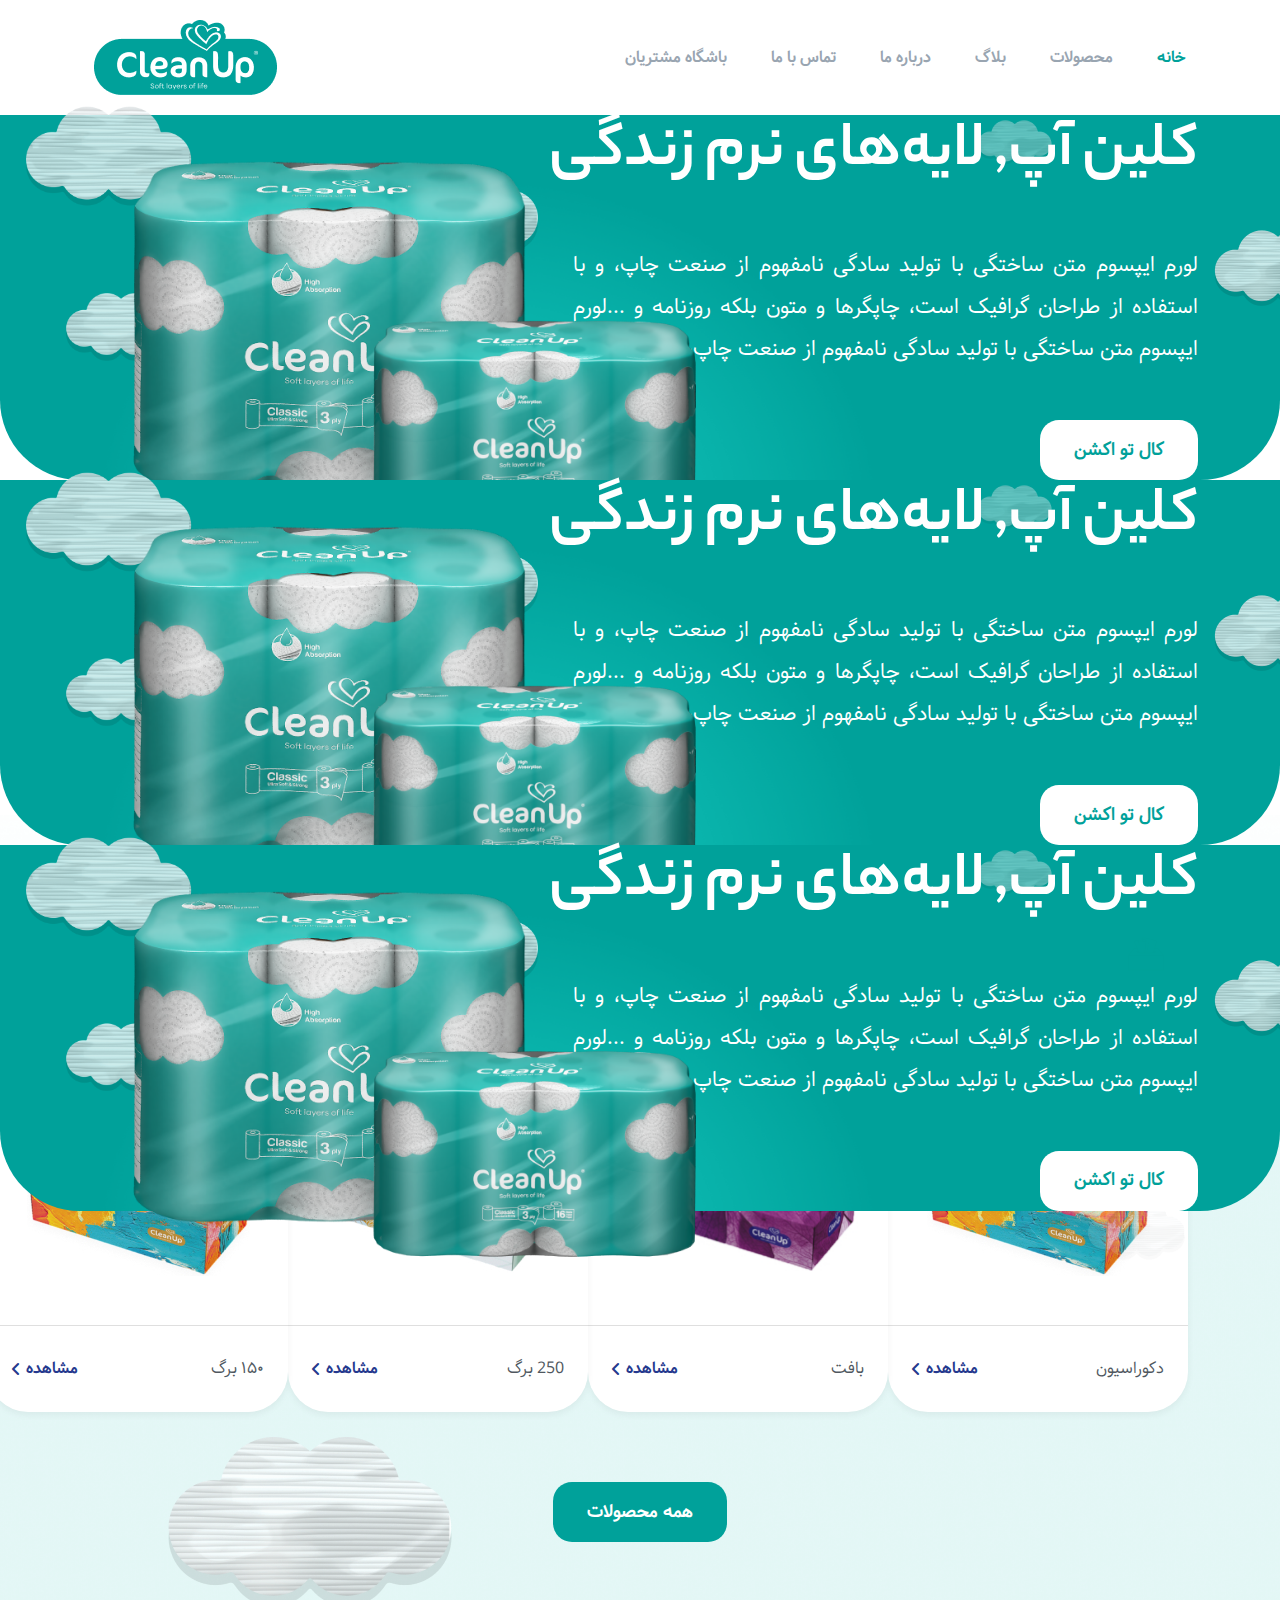
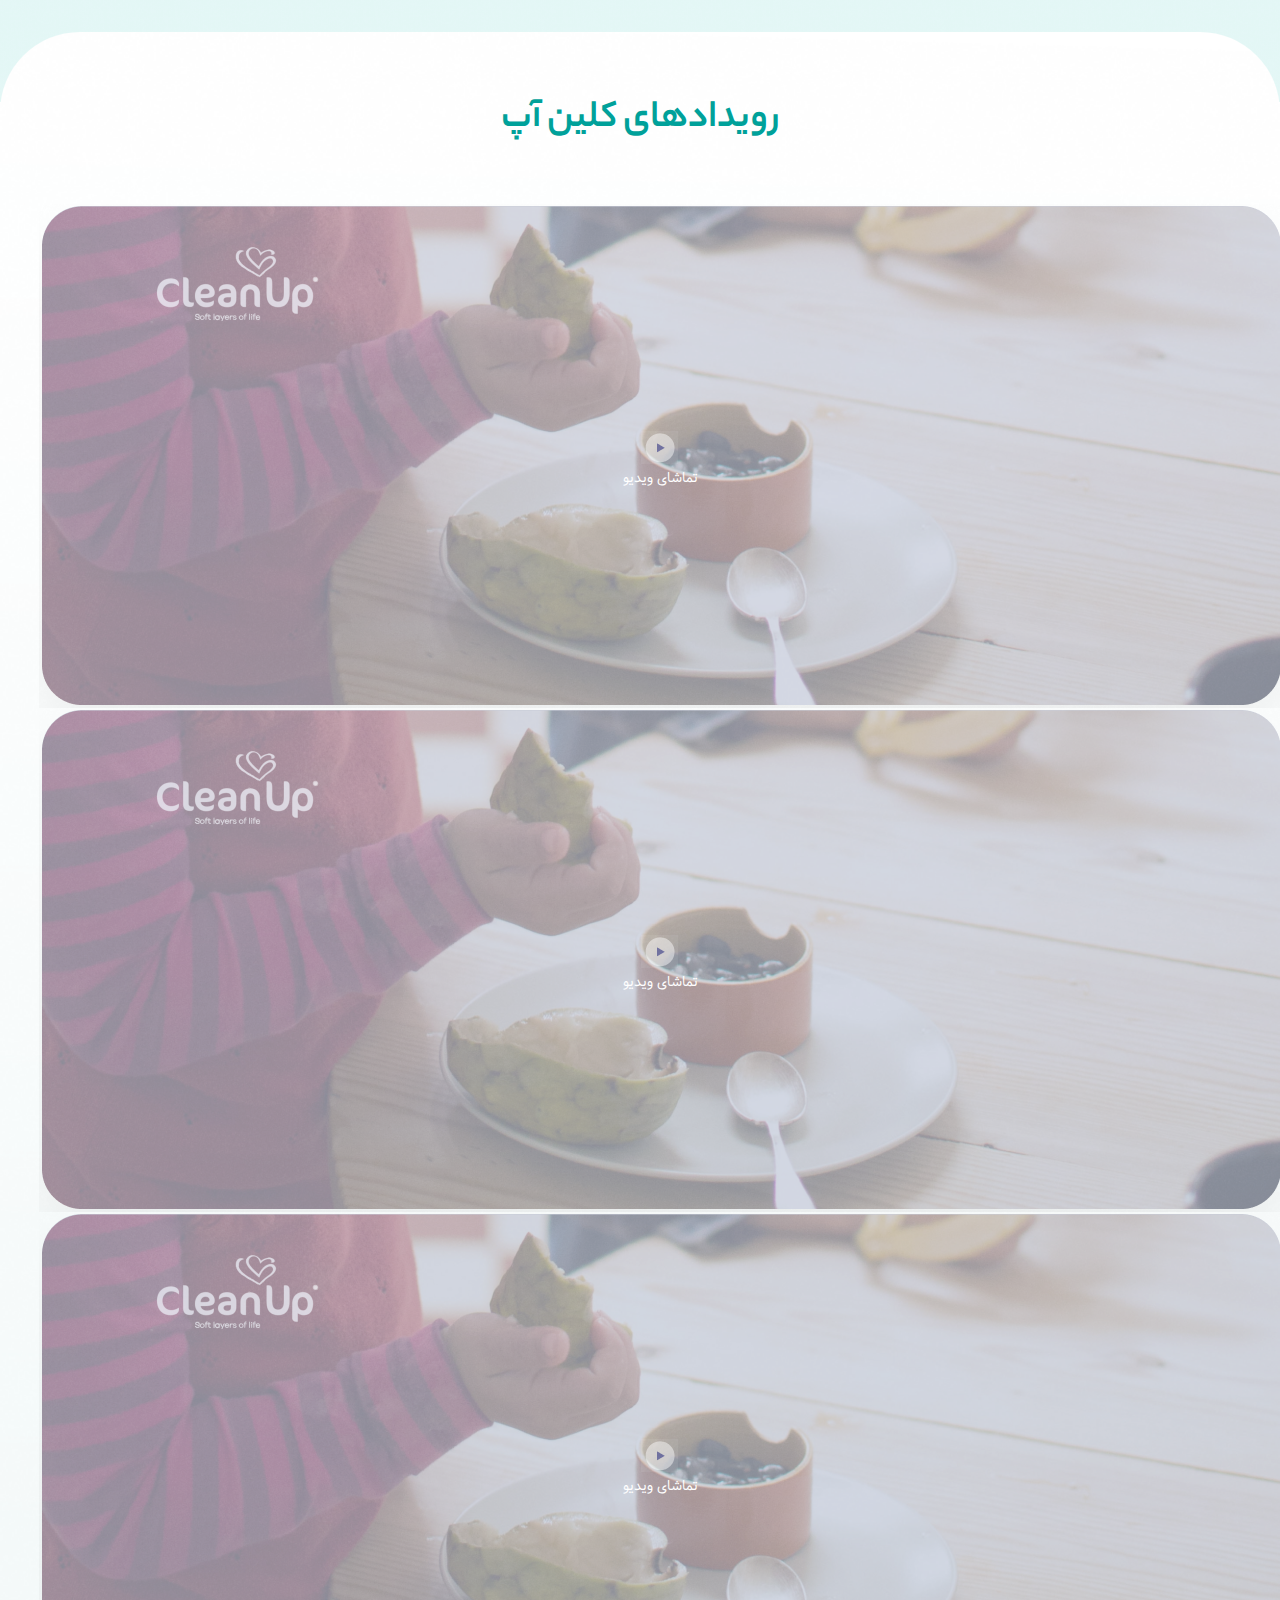
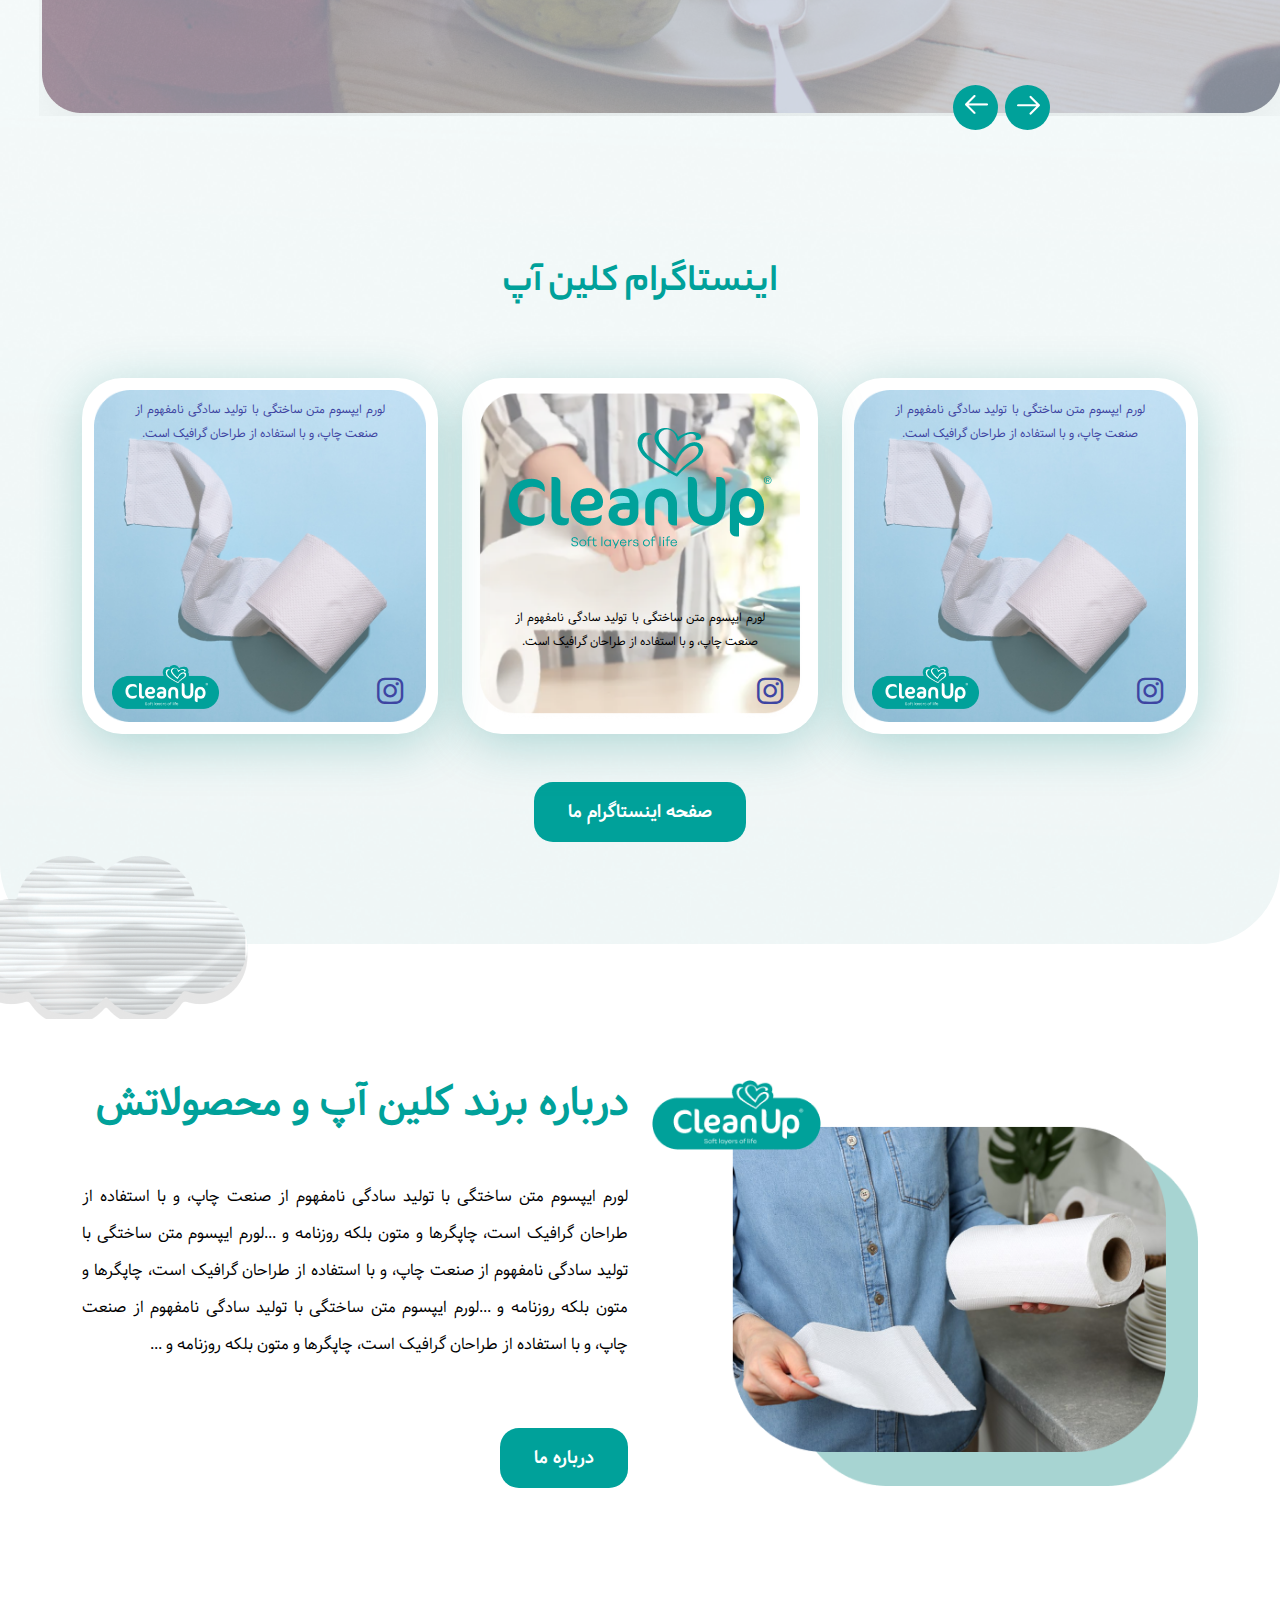
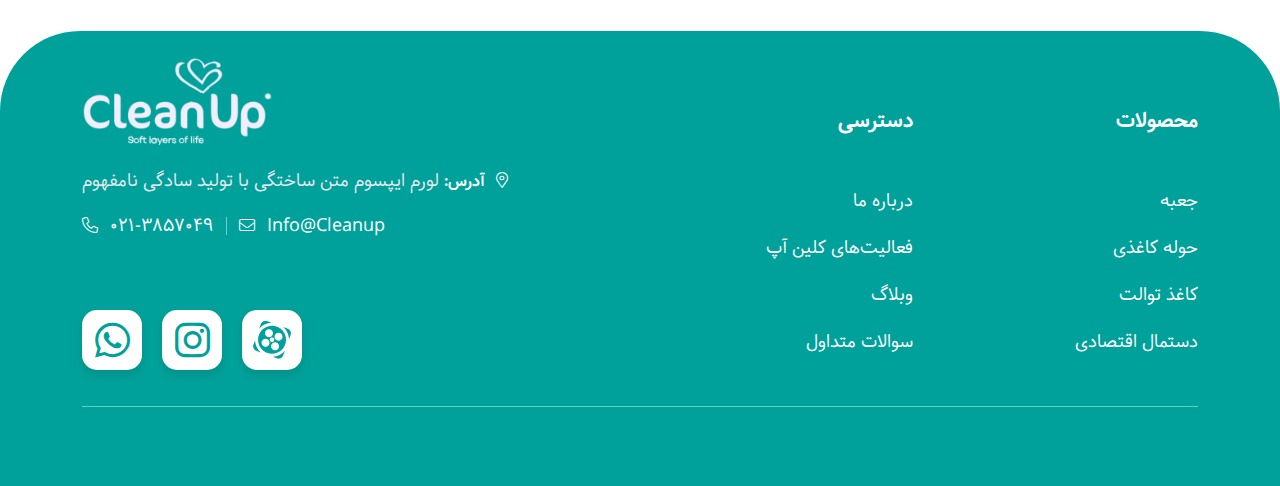
==== commit 5bddeded: "commit v9" ====
--- a/index.html
+++ b/index.html
@@ -488,10 +488,10 @@
           </div>
         </div>
         <img
-        src="./assets/images/cloud.png"
-        class="productCloudBottom mobile"
-        alt=""
-      />
+          src="./assets/images/cloud.png"
+          class="productCloudBottom mobile"
+          alt=""
+        />
       </section>
 
       <!-- Design by Harmony Agency -->
@@ -707,6 +707,68 @@
                   alt=""
                   class="logo-footer"
                 />
+                <div class="productFooter mobile">
+                  <div class="accordion" id="accordionExample">
+                    <div class="accordion-item">
+                      <h2 class="accordion-header" id="headingOne">
+                        <button
+                          class="accordion-button"
+                          type="button"
+                          data-bs-toggle="collapse"
+                          data-bs-target="#collapseOne"
+                          aria-expanded="true"
+                          aria-controls="collapseOne"
+                        >
+                          محصولات
+                        </button>
+                      </h2>
+                      <div
+                        id="collapseOne"
+                        class="accordion-collapse collapse show"
+                        aria-labelledby="headingOne"
+                        data-bs-parent="#accordionExample"
+                      >
+                        <div class="accordion-body">
+                          <ul>
+                            <li>جعبه</li>
+                            <li>حوله کاغذی</li>
+                            <li>کاغذ توالت</li>
+                            <li>دستمال اقتصادی</li>
+                          </ul>
+                        </div>
+                      </div>
+                    </div>
+                    <div class="accordion-item">
+                      <h2 class="accordion-header" id="headingTwo">
+                        <button
+                          class="accordion-button collapsed"
+                          type="button"
+                          data-bs-toggle="collapse"
+                          data-bs-target="#collapseTwo"
+                          aria-expanded="false"
+                          aria-controls="collapseTwo"
+                        >
+                          دسترسی
+                        </button>
+                      </h2>
+                      <div
+                        id="collapseTwo"
+                        class="accordion-collapse collapse"
+                        aria-labelledby="headingTwo"
+                        data-bs-parent="#accordionExample"
+                      >
+                        <div class="accordion-body">
+                          <ul>
+                            <li>درباره ما</li>
+                            <li>فعالیت‌های کلین آپ</li>
+                            <li>وبلاگ</li>
+                            <li>سوالات متداول</li>
+                          </ul>
+                        </div>
+                      </div>
+                    </div>
+                  </div>
+                </div>
                 <div class="address">
                   <i class="fa-light fa-location-dot"></i>
                   <p>
--- a/assets/css/main.css
+++ b/assets/css/main.css
@@ -76,7 +76,7 @@
   background: rgb(57 195 187 / 0%);
 }
 #slide .slideSwiper {
-  padding-bottom: 50px;
+  padding-bottom: 0;
 }
 #slide .container {
   display: flex;
@@ -198,7 +198,10 @@
   border-bottom: 2px solid #00a19a;
   color: #00a19a;
 }
-
+#product .nav-pills .nav-link.active img {
+  filter: brightness(0) saturate(100%) invert(42%) sepia(29%) saturate(3031%)
+    hue-rotate(146deg) brightness(94%) contrast(101%);
+}
 .box {
   background: #ffffff;
   box-shadow: 0px 3px 7px rgba(0, 0, 0, 0.0509804);
@@ -223,7 +226,7 @@
 }
 
 .box img {
-  max-width: 60%;
+  max-width: 80%;
   height: fit-content;
 }
 .box .card-footer {
@@ -474,6 +477,7 @@
   align-items: center;
   justify-content: center;
   z-index: 999;
+  transition: all 0.7s;
 }
 #event .boxHover img {
   margin-bottom: 20px;
@@ -493,6 +497,9 @@
   color: #00a19a;
   font-size: 38px;
 }
+#event .content {
+  transition: all 0.7s;
+}
 #event .content:hover .boxHover {
   opacity: 1;
   transition: all 0.7s;
@@ -527,7 +534,7 @@
 
 footer {
   background-color: #00a19a;
-  padding: 60px 0 30px;
+  padding: 25px 30px;
   border-radius: 80px 80px 0 0;
 }
 footer .col-md-3 {
@@ -700,6 +707,9 @@
 }
 
 /* main */
+#main {
+  padding-top: 0;
+}
 #main .container {
   max-width: 1320px;
 }
@@ -802,16 +812,12 @@
   align-items: center;
   margin-bottom: 100px;
 }
-/* #main .swiper-slide.swiper-slide-active .box {
-  box-shadow: 0px 10px 50px rgba(23, 143, 136, 0.3);
-} */
 
 /* =========================================== singleProduct styles =========================================== */
 #singleProduct {
-  /* background-image: url(../images/singlePageBg.png); */
   background-repeat: no-repeat;
   background-size: cover;
-  padding: 100px 0 200px;
+  padding: 100px 0 220px;
   margin-bottom: 0;
 }
 #singleProduct .container {
@@ -835,7 +841,7 @@
 }
 #singleProduct .productContent {
   width: 49%;
-  padding: 30px 30px 0 10px;
+  padding: 30px 30px 0 0;
 }
 #singleProduct .productImg {
   padding: 70px 50px 90px;
@@ -897,7 +903,8 @@
   margin-bottom: 70px;
 }
 .productContent .property {
-  margin-left: 80px;
+  margin-left: 60px;
+  text-align: center;
 }
 .productContent .property span {
   width: 67px;
@@ -1069,13 +1076,20 @@
 /* =========================================== aboutUs styles =========================================== */
 #starter {
   padding: 220px 0;
+  position: relative;
+}
+#starter .cloudAboutLeft {
+  position: absolute;
+  left: -3%;
+  top: 0%;
 }
 #starter .content {
   background: #00a19a;
-  border-radius: 100px 0px 100px 100px;
+  border-radius: 0 100px 100px 100px;
   padding: 96px 42px;
   text-align: right;
   text-align-last: right;
+  position: relative;
 }
 #starter .content .title {
   font-weight: 700;
@@ -1106,7 +1120,25 @@
 #starter .aboutUsImg {
   margin-top: -200px;
 }
-
+#starter .cloudRight {
+  position: absolute;
+  max-width: 10%;
+  right: 20%;
+  top: 8%;
+}
+#starter .cloudRightHalf {
+  position: absolute;
+  opacity: 0.6;
+  max-width: 7%;
+  right: -3%;
+  top: 42%;
+}
+#starter .cloudLeftSingle {
+  position: absolute;
+  left: -12%;
+  bottom: 20%;
+  max-width: 18%;
+}
 /* properies */
 #properies .content {
   display: flex;
@@ -1115,7 +1147,9 @@
 #properies .property {
   background: #ffffff;
   border-radius: 40px;
-  padding: 20px;
+  padding: 90px 20px 20px;
+  position: relative;
+  height: 100%;
 }
 #properies .property h2 {
   font-weight: 700;
@@ -1131,3 +1165,19 @@
   text-align: justify;
   text-align-last: center;
 }
+#properies .propertyImg {
+  width: 109px;
+  height: 109px;
+  background: #00a19a;
+  box-shadow: 0px 10px 20px rgba(0, 161, 154, 0.22);
+  position: absolute;
+  top: -15%;
+  left: 0;
+  right: 0;
+  margin: 0 auto;
+  border-radius: 50%;
+  text-align: center;
+  display: flex;
+  align-items: center;
+  justify-content: center;
+}
--- a/assets/css/responsive.css
+++ b/assets/css/responsive.css
@@ -1,5 +1,5 @@
-/*============== mobile abd tablet ==================*/
-@media screen and (max-width: 768px) {
+/*============== mobile ==================*/
+@media screen and (max-width: 767px) {
   .btnCall {
     height: 36px;
     margin: 0 auto;
@@ -114,6 +114,7 @@
   /*================================ product ================================*/
   #product {
     padding-bottom: 100px;
+    padding-top: 70px;
     background: linear-gradient(
       0deg,
       rgba(57, 195, 187, 0.069) 97.29%,
@@ -375,7 +376,70 @@
     font-weight: 400;
     font-size: 12px;
   }
-
+  footer .logo-footer {
+    margin-bottom: 30px;
+  }
+  footer .productFooter {
+    margin-bottom: 30px;
+  }
+  footer .accordion-item {
+    background: transparent;
+    box-shadow: none;
+    border-top: 1px solid rgba(88, 213, 205, 0.3);
+    border-bottom: 1px solid rgba(88, 213, 205, 0.3);
+    border-left: none;
+    border-right: none;
+    border-radius: 0;
+  }
+
+  footer .accordion-body {
+    margin: 0;
+    padding: 0;
+    color: #fff;
+  }
+  footer .accordion-header {
+    margin: 0;
+  }
+  footer .accordion-button {
+    background: transparent !important;
+    color: #fff;
+    font-weight: 700;
+    font-size: 14px;
+    padding: 25px 0 25px 0;
+    justify-content: space-between;
+    border-radius: 0;
+  }
+  footer .accordion-button:focus {
+    box-shadow: none;
+  }
+
+  footer .accordion-button::after {
+    margin-left: 0;
+    background-image: url("data:image/svg+xml,%3csvg viewBox='0 0 16 16' fill='%23333' xmlns='http://www.w3.org/2000/svg'%3e%3cpath fill-rule='evenodd' d='M8 0a1 1 0 0 1 1 1v6h6a1 1 0 1 1 0 2H9v6a1 1 0 1 1-2 0V9H1a1 1 0 0 1 0-2h6V1a1 1 0 0 1 1-1z' clip-rule='evenodd'/%3e%3c/svg%3e");
+    filter: brightness(0) invert(1);
+
+    transform: scale(0.4) !important;
+  }
+  footer .accordion-button:not(.collapsed) {
+    color: #fff;
+    box-shadow: none;
+  }
+  .accordion-button:not(.collapsed)::after {
+    background-image: url("data:image/svg+xml,%3csvg viewBox='0 0 16 16' fill='%23333' xmlns='http://www.w3.org/2000/svg'%3e%3cpath fill-rule='evenodd' d='M0 8a1 1 0 0 1 1-1h14a1 1 0 1 1 0 2H1a1 1 0 0 1-1-1z' clip-rule='evenodd'/%3e%3c/svg%3e");
+    filter: brightness(0) invert(1);
+  }
+
+  footer ul {
+    padding: 0 40px 0 0;
+  }
+  footer ul li {
+    color: #ffffff;
+    font-weight: 400;
+    font-size: 12px;
+    text-align: right;
+    text-align-last: right;
+    margin-bottom: 16px;
+  }
   /* box */
   #product .swiper-slide-active .box {
     box-shadow: none;
@@ -620,3 +684,116 @@
     font-size: 14px;
   }
 }
+
+/*============== tablet ==================*/
+
+@media screen and (min-width: 768px) and (max-width: 1024px) {
+  .mobileNav {
+    display: none;
+  }
+  .navbar {
+    display: flex;
+  }
+  .btnCall {
+    font-weight: 700;
+    font-size: 16px;
+  }
+  header .navbar .navItems a {
+    font-weight: 600;
+    font-size: 16px;
+    margin-left: 20px;
+  }
+  #slide h1 {
+    font-weight: 700;
+    font-size: 48px;
+  }
+  #slide p {
+    font-weight: 400;
+    font-size: 16px;
+    max-width: 70%;
+  }
+  #slide .btnCall {
+    font-weight: 700;
+    font-size: 16px;
+  }
+  #slide .picture {
+    max-width: 50%;
+    bottom: -10%;
+  }
+  #slide .swiper-wrapper {
+    max-height: 600px;
+  }
+  #slide .swiper-pagination {
+    display: none;
+  }
+  #slide .slider1 .slider1CloudLeft {
+    display: block;
+    top: 2%;
+  }
+  .box {
+    width: 244px;
+    height: 313px;
+  }
+  .box .card-footer .category {
+    font-weight: 400;
+    font-size: 14px;
+  }
+  .box .card-footer .seeAll {
+    font-weight: 400;
+    font-size: 14px;
+  }
+  #banner .swiper-button-next,
+  #banner .swiper-button-prev {
+    display: none;
+  }
+  #banner .swiper-horizontal > .swiper-pagination-bullets,
+  #banner .swiper-pagination-bullets.swiper-pagination-horizontal,
+  #banner .swiper-pagination-custom,
+  #banner .swiper-pagination-fraction {
+    left: 0;
+  }
+  #product .nav-pills {
+    flex-wrap: nowrap;
+    overflow-x: scroll;
+    margin-bottom: 20px;
+  }
+  #product {
+    padding-top: 70px;
+  }
+  #product .nav-pills .nav-link .box-cat {
+    font-weight: 700;
+    font-size: 14px;
+    white-space: nowrap;
+  }
+  .productCloudTop,
+  .productCloudBottom {
+    display: none;
+  }
+  .topCloud {
+    position: absolute;
+    top: -10%;
+    left: 6%;
+    max-width: 40%;
+  }
+  footer .col-md-3 {
+    display: block;
+  }
+  #about .col-md-6 {
+    display: flex;
+    flex-direction: column;
+    align-items: center;
+    justify-content: center;
+  }
+  #event .eventBox2 .logoPost {
+    max-width: 50%;
+  }
+  #event .eventBox2 p {
+    bottom: 30px;
+  }
+  #event .eventBox2 .logoPost {
+    top: 20px;
+  }
+  .productFooter {
+    display: none;
+  }
+}
